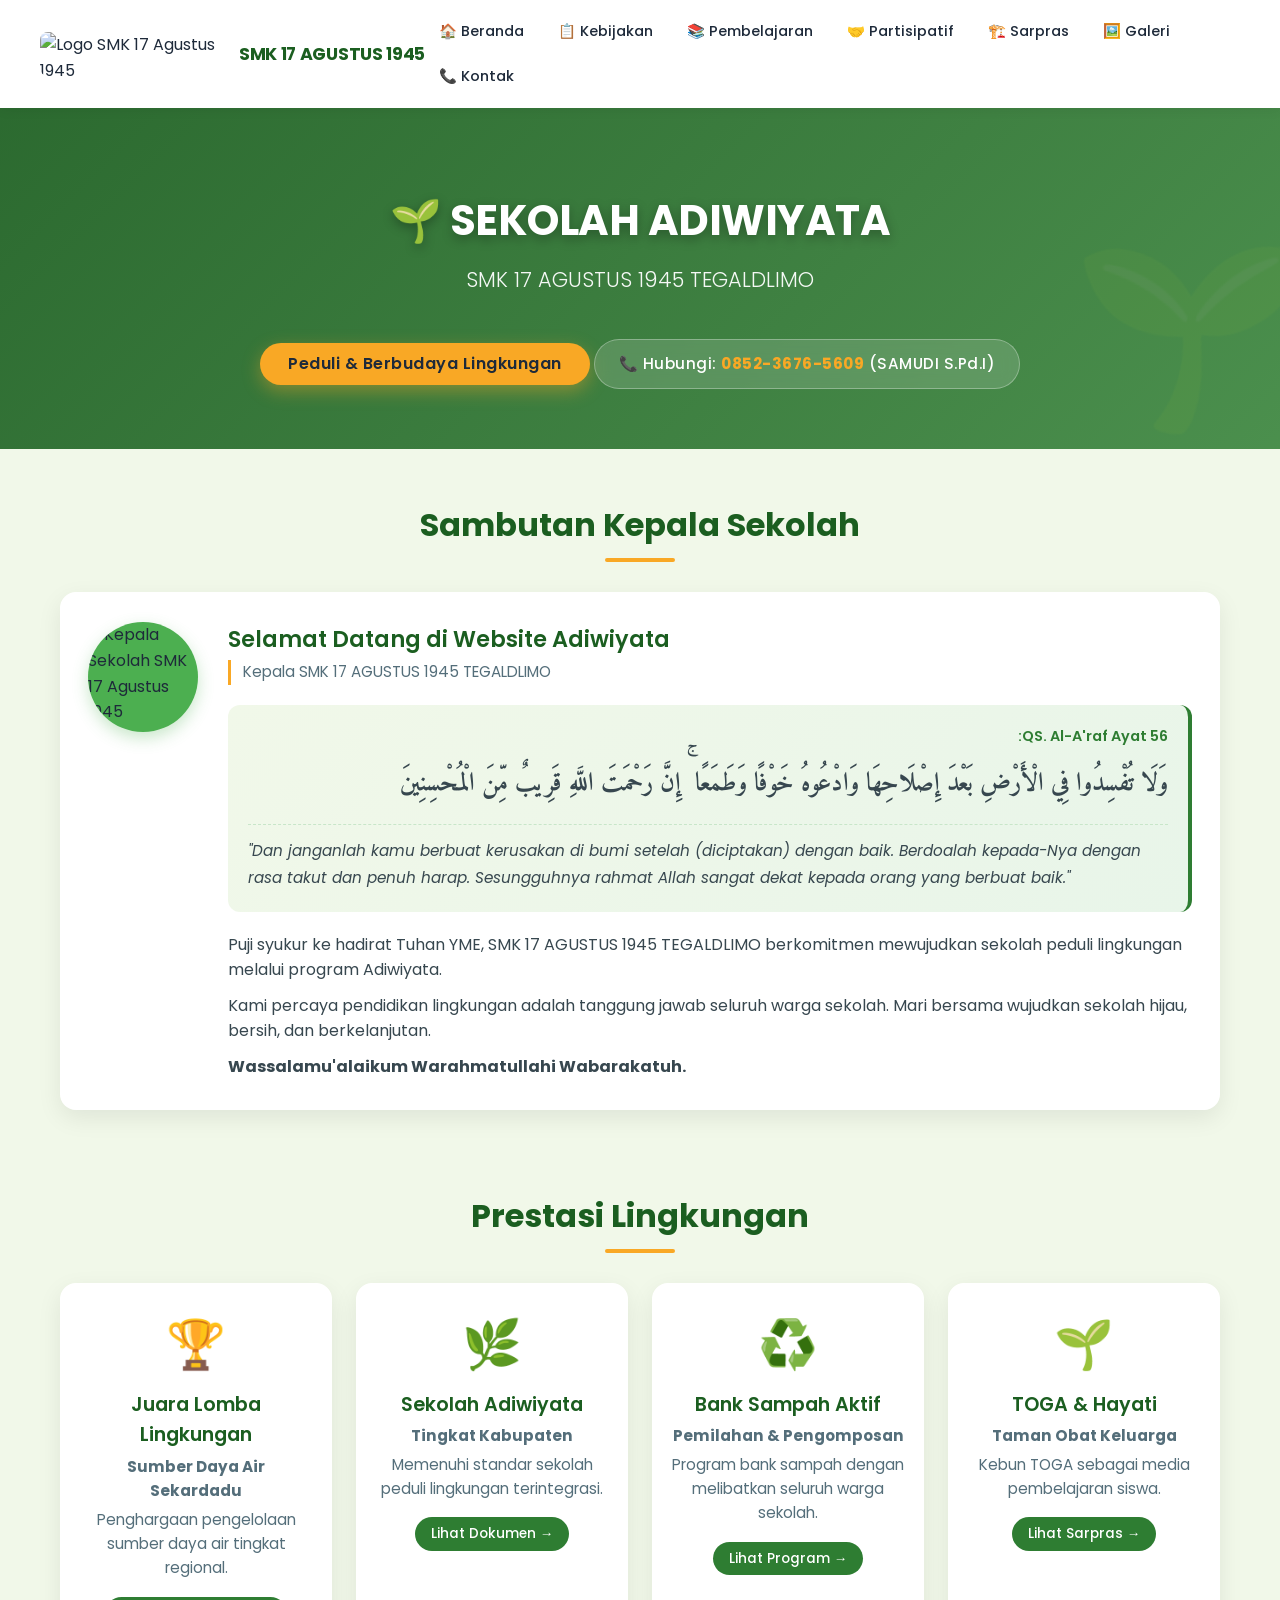
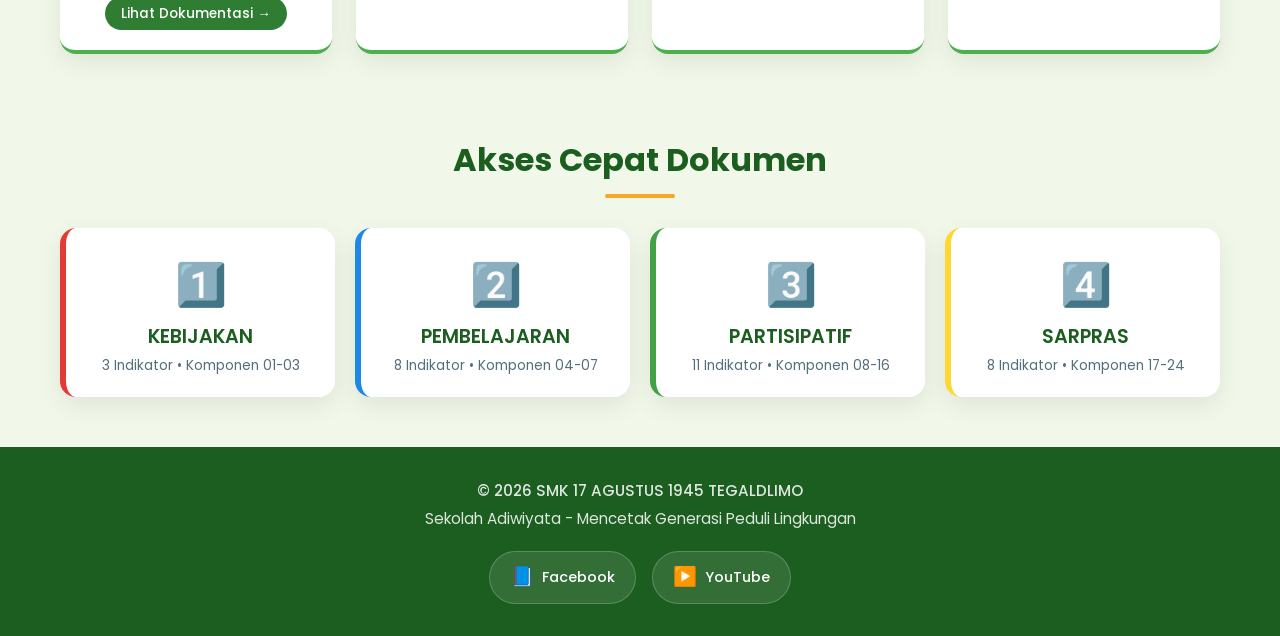
==== index.html @ 89decc26 "Update index.html" ====
<!DOCTYPE html>
<html lang="id">
<head>
    <meta charset="UTF-8" />
    <meta name="viewport" content="width=device-width, initial-scale=1.0, maximum-scale=1.0, user-scalable=yes" />
    <title>SMK 17 AGUSTUS 1945 TEGALDLIMO - Adiwiyata 2026</title>
    <!-- Google Fonts -->
    <link rel="preconnect" href="https://fonts.googleapis.com" />
    <link rel="preconnect" href="https://fonts.gstatic.com" crossorigin />
    <link href="https://fonts.googleapis.com/css2?family=Poppins:wght@300;400;600;700&family=Amiri:wght@400;700&display=swap" rel="stylesheet" />
    <style>
        /* ----- RESET & GLOBAL ----- */
        *, *::before, *::after {
            margin: 0;
            padding: 0;
            box-sizing: border-box;
        }

        :root {
            --primary: #2e7d32;
            --primary-light: #4caf50;
            --primary-dark: #1b5e20;
            --secondary: #f9a825;
            --bg-light: #f1f8e9;
            --bg-white: #ffffff;
            --text-dark: #1e2a3a;
            --text-muted: #546e7a;
            --shadow: 0 8px 24px rgba(0, 0, 0, 0.08);
            --radius: 16px;
            --transition: 0.3s ease-in-out;
        }

        html {
            scroll-behavior: smooth;
        }

        body {
            font-family: 'Poppins', sans-serif;
            background: var(--bg-light);
            color: var(--text-dark);
            line-height: 1.6;
        }

        a {
            text-decoration: none;
            color: inherit;
        }

        img {
            max-width: 100%;
            display: block;
        }

        /* ----- NAVBAR ----- */
        .navbar {
            background: var(--bg-white);
            box-shadow: 0 2px 12px rgba(0, 0, 0, 0.06);
            position: sticky;
            top: 0;
            z-index: 999;
            padding: 12px 20px;
        }

        .nav-container {
            max-width: 1200px;
            margin: 0 auto;
            display: flex;
            align-items: center;
            justify-content: space-between;
        }

        .nav-brand {
            display: flex;
            align-items: center;
            gap: 10px;
        }

        .nav-brand img {
            height: 44px;
            width: auto;
            border-radius: 8px;
        }

        .nav-brand span {
            font-weight: 700;
            font-size: 1.1rem;
            color: var(--primary-dark);
            letter-spacing: -0.3px;
            white-space: nowrap;
        }

        .menu-toggle {
            background: none;
            border: none;
            font-size: 1.8rem;
            cursor: pointer;
            color: var(--primary-dark);
            display: none;
            padding: 4px 8px;
            line-height: 1;
            transition: transform var(--transition);
        }

        .menu-toggle:hover {
            transform: scale(1.05);
        }

        .nav-menu {
            display: flex;
            gap: 6px;
            flex-wrap: wrap;
        }

        .nav-link {
            padding: 8px 14px;
            border-radius: 40px;
            font-size: 0.9rem;
            font-weight: 500;
            color: var(--text-dark);
            transition: background var(--transition), color var(--transition);
            display: flex;
            align-items: center;
            gap: 4px;
        }

        .nav-link:hover, .nav-link:focus {
            background: var(--primary-light);
            color: #fff;
        }

        /* ----- HERO ----- */
        .hero {
            background: linear-gradient(135deg, rgba(27, 94, 32, 0.92) 0%, rgba(46, 125, 50, 0.85) 100%), 
                        url('https://i.ibb.co.com/Gf3pFyQ8/KEPALA-SATUAN-PENDIDIKAN-DENGAN-BUPATI-BANYUWANGI.jpg');
            background-size: cover;
            background-position: center;
            background-repeat: no-repeat;
            padding: 80px 20px 60px;
            text-align: center;
            color: #fff;
            position: relative;
            overflow: hidden;
        }

        .hero::after {
            content: "🌱";
            position: absolute;
            font-size: 12rem;
            opacity: 0.08;
            right: -20px;
            bottom: -30px;
            transform: rotate(12deg);
            pointer-events: none;
        }

        .hero h1 {
            font-size: 2.6rem;
            font-weight: 700;
            letter-spacing: -0.5px;
            margin-bottom: 8px;
            text-shadow: 0 4px 12px rgba(0, 0, 0, 0.3);
            position: relative;
            z-index: 1;
        }

        .hero .subtitle {
            font-size: 1.3rem;
            font-weight: 300;
            opacity: 0.95;
            margin-bottom: 18px;
            position: relative;
            z-index: 1;
        }

        .badge-adiwiyata {
            display: inline-block;
            background: var(--secondary);
            color: #1e2a3a;
            padding: 8px 28px;
            border-radius: 40px;
            font-weight: 600;
            font-size: 1rem;
            box-shadow: 0 6px 18px rgba(249, 168, 37, 0.4);
            position: relative;
            z-index: 1;
            letter-spacing: 0.5px;
        }

        .hero-contact {
            margin-top: 25px;
            padding: 12px 24px;
            background: rgba(255, 255, 255, 0.15);
            backdrop-filter: blur(8px);
            -webkit-backdrop-filter: blur(8px);
            border-radius: 40px;
            display: inline-block;
            border: 1px solid rgba(255, 255, 255, 0.3);
            position: relative;
            z-index: 1;
        }

        .hero-contact p {
            font-size: 0.95rem;
            font-weight: 500;
            color: #fff;
            margin: 0;
            letter-spacing: 0.5px;
        }

        .hero-contact strong {
            color: var(--secondary);
            font-weight: 700;
        }

        /* ----- SECTION UMUM ----- */
        .section {
            max-width: 1200px;
            margin: 0 auto;
            padding: 50px 20px 30px;
        }

        .section-title {
            font-size: 2rem;
            font-weight: 700;
            color: var(--primary-dark);
            margin-bottom: 30px;
            text-align: center;
            position: relative;
        }

        .section-title::after {
            content: "";
            display: block;
            width: 70px;
            height: 4px;
            background: var(--secondary);
            margin: 8px auto 0;
            border-radius: 4px;
        }

        /* ----- SAMBUTAN ----- */
        .sambutan-card {
            background: var(--bg-white);
            border-radius: var(--radius);
            padding: 30px 28px;
            box-shadow: var(--shadow);
            display: flex;
            gap: 30px;
            align-items: flex-start;
            flex-wrap: wrap;
        }

        .kepsek-photo {
            flex-shrink: 0;
            width: 110px;
            height: 110px;
            border-radius: 50%;
            overflow: hidden;
            box-shadow: 0 6px 16px rgba(76, 175, 80, 0.3);
            background: var(--primary-light);
            display: flex;
            align-items: center;
            justify-content: center;
        }

        .kepsek-photo img {
            width: 100%;
            height: 100%;
            object-fit: cover;
            display: block;
        }

        .sambutan-content {
            flex: 1;
            min-width: 200px;
        }

        .sambutan-content h3 {
            font-size: 1.4rem;
            font-weight: 600;
            color: var(--primary-dark);
            margin-bottom: 2px;
        }

        .sambutan-content .jabatan {
            color: var(--text-muted);
            font-weight: 400;
            font-size: 0.95rem;
            margin-bottom: 14px;
            border-left: 3px solid var(--secondary);
            padding-left: 12px;
        }

        .sambutan-content p {
            margin-bottom: 10px;
            color: #37474f;
        }

        .sambutan-content p:last-child {
            margin-bottom: 0;
        }

        /* ----- AYAT QURAN STYLE ----- */
        .ayat-container {
            background: linear-gradient(135deg, #f1f8e9 0%, #e8f5e9 100%);
            border-right: 4px solid var(--primary);
            border-radius: 12px;
            padding: 20px;
            margin: 20px 0;
            text-align: right;
            direction: rtl;
        }

        .ayat-arabic {
            font-family: 'Amiri', serif;
            font-size: 1.6rem;
            line-height: 2.2;
            color: var(--primary-dark);
            margin-bottom: 12px;
            font-weight: 700;
        }

        .ayat-reference {
            font-size: 0.9rem;
            color: var(--primary);
            font-weight: 600;
            margin-bottom: 8px;
            display: block;
        }

        .ayat-translation {
            font-size: 0.95rem;
            color: var(--text-muted);
            line-height: 1.8;
            font-style: italic;
            border-top: 1px dashed #c8e6c9;
            padding-top: 12px;
            margin-top: 12px;
            text-align: left;
            direction: ltr;
        }

        /* ----- PRESTASI GRID ----- */
        .prestasi-grid {
            display: grid;
            grid-template-columns: repeat(auto-fit, minmax(250px, 1fr));
            gap: 24px;
            margin-top: 10px;
        }

        .prestasi-card {
            background: var(--bg-white);
            border-radius: var(--radius);
            padding: 24px 20px 20px;
            box-shadow: var(--shadow);
            text-align: center;
            transition: transform var(--transition), box-shadow var(--transition);
            border-bottom: 4px solid var(--primary-light);
        }

        .prestasi-card:hover {
            transform: translateY(-6px);
            box-shadow: 0 14px 32px rgba(0, 0, 0, 0.10);
        }

        .prestasi-icon {
            font-size: 3rem;
            margin-bottom: 6px;
        }

        .prestasi-card h4 {
            font-size: 1.2rem;
            font-weight: 600;
            color: var(--primary-dark);
            margin-bottom: 4px;
        }

        .prestasi-card p {
            color: var(--text-muted);
            font-size: 0.95rem;
            margin-bottom: 4px;
        }

        .btn-lihat {
            display: inline-block;
            margin-top: 12px;
            padding: 6px 16px;
            border-radius: 30px;
            background: var(--primary);
            color: #fff;
            font-weight: 500;
            font-size: 0.85rem;
            transition: background var(--transition);
        }

        .btn-lihat:hover {
            background: var(--primary-dark);
        }

        /* ----- QUICK ACCESS ----- */
        .quick-access-grid {
            display: grid;
            grid-template-columns: repeat(auto-fit, minmax(220px, 1fr));
            gap: 20px;
            margin-top: 10px;
        }

        .quick-card {
            background: var(--bg-white);
            padding: 24px 18px 20px;
            border-radius: var(--radius);
            box-shadow: var(--shadow);
            text-align: center;
            transition: transform var(--transition), box-shadow var(--transition);
            color: var(--text-dark);
            border-left: 6px solid var(--primary-light);
            display: flex;
            flex-direction: column;
            align-items: center;
        }

        .quick-card:hover {
            transform: translateY(-4px);
            box-shadow: 0 12px 28px rgba(0, 0, 0, 0.10);
        }

        .quick-icon {
            font-size: 2.6rem;
            margin-bottom: 4px;
        }

        .quick-card h3 {
            font-size: 1.2rem;
            font-weight: 600;
            color: var(--primary-dark);
            margin-bottom: 2px;
        }

        .quick-card p {
            font-size: 0.85rem;
            color: var(--text-muted);
            margin: 0;
        }

        .quick-card.kategori1 { border-left-color: #e53935; }
        .quick-card.kategori2 { border-left-color: #1e88e5; }
        .quick-card.kategori3 { border-left-color: #43a047; }
        .quick-card.kategori4 { border-left-color: #fdd835; }

        /* ----- FOOTER ----- */
        .footer {
            background: var(--primary-dark);
            color: rgba(255, 255, 255, 0.85);
            text-align: center;
            padding: 32px 20px;
            margin-top: 20px;
            font-size: 0.95rem;
        }

        .footer p:first-child {
            font-weight: 500;
            margin-bottom: 4px;
        }

        .footer p:last-child {
            opacity: 0.7;
            font-size: 0.85rem;
        }

        .footer-socials {
            margin-top: 20px;
            display: flex;
            justify-content: center;
            gap: 16px;
            flex-wrap: wrap;
        }

        .footer-socials a {
            color: #ffffff;
            text-decoration: none;
            font-size: 0.9rem;
            font-weight: 500;
            display: inline-flex;
            align-items: center;
            gap: 8px;
            padding: 10px 20px;
            border-radius: 30px;
            background: rgba(255, 255, 255, 0.1);
            border: 1px solid rgba(255, 255, 255, 0.2);
            transition: all var(--transition);
        }

        .footer-socials a:hover {
            background: rgba(255, 255, 255, 0.25);
            transform: translateY(-3px);
            box-shadow: 0 6px 16px rgba(0, 0, 0, 0.2);
        }

        .footer-socials a span {
            font-size: 1.2rem;
        }

        /* ----- RESPONSIVE ----- */
        @media screen and (max-width: 992px) {
            .nav-brand span { font-size: 1rem; }
            .hero h1 { font-size: 2.2rem; }
            .hero .subtitle { font-size: 1.1rem; }
        }

        @media screen and (max-width: 768px) {
            .menu-toggle { display: block; }

            .nav-menu {
                display: none;
                flex-direction: column;
                width: 100%;
                background: var(--bg-white);
                padding: 16px 12px 20px;
                border-radius: 0 0 var(--radius) var(--radius);
                box-shadow: 0 12px 24px rgba(0, 0, 0, 0.06);
                margin-top: 12px;
                gap: 4px;
            }

            .nav-menu.active { display: flex; }

            .nav-link {
                padding: 12px 16px;
                width: 100%;
                border-radius: 12px;
                font-size: 1rem;
                background: var(--bg-light);
                margin-bottom: 2px;
            }

            .nav-link:hover {
                background: var(--primary-light);
                color: #fff;
            }

            .hero {
                padding: 60px 16px 50px;
                background-position: center 20%;
            }
            .hero h1 { font-size: 1.8rem; }
            .hero .subtitle { font-size: 1rem; }
            .badge-adiwiyata { font-size: 0.9rem; padding: 6px 20px; }
            
            .hero-contact {
                padding: 10px 18px;
                margin-top: 20px;
            }
            .hero-contact p { font-size: 0.85rem; }

            .section { padding: 30px 16px 20px; }
            .section-title { font-size: 1.6rem; }

            .sambutan-card {
                flex-direction: column;
                align-items: center;
                text-align: center;
                padding: 24px 18px;
            }

            .kepsek-photo { width: 90px; height: 90px; }

            .sambutan-content .jabatan {
                border-left: none;
                padding-left: 0;
                text-align: center;
            }

            .ayat-arabic {
                font-size: 1.3rem;
                line-height: 2;
            }

            .prestasi-grid { grid-template-columns: 1fr 1fr; gap: 16px; }
            .quick-access-grid { grid-template-columns: 1fr 1fr; gap: 14px; }
            .quick-card { padding: 18px 12px; }
            .quick-card h3 { font-size: 1rem; }
        }

        @media screen and (max-width: 480px) {
            .nav-brand span { font-size: 0.85rem; }
            .nav-brand img { height: 36px; }

            .hero h1 { font-size: 1.5rem; }
            .hero .subtitle { font-size: 0.9rem; }
            .badge-adiwiyata { font-size: 0.8rem; padding: 4px 16px; }

            .section-title { font-size: 1.4rem; }

            .prestasi-grid { grid-template-columns: 1fr; }
            .quick-access-grid { grid-template-columns: 1fr; }

            .sambutan-content h3 { font-size: 1.2rem; }
            .kepsek-photo { width: 76px; height: 76px; }

            .ayat-arabic {
                font-size: 1.1rem;
                line-height: 1.9;
            }
            
            .footer-socials {
                flex-direction: column;
                align-items: center;
            }
            
            .footer-socials a {
                width: 100%;
                max-width: 250px;
                justify-content: center;
            }
        }

        /* ----- ANIMASI HALUS SAAT LOAD ----- */
        .prestasi-card, .quick-card, .sambutan-card {
            opacity: 0;
            animation: fadeUp 0.6s ease forwards;
        }

        .prestasi-card:nth-child(1) { animation-delay: 0.1s; }
        .prestasi-card:nth-child(2) { animation-delay: 0.2s; }
        .prestasi-card:nth-child(3) { animation-delay: 0.3s; }
        .prestasi-card:nth-child(4) { animation-delay: 0.4s; }

        .quick-card:nth-child(1) { animation-delay: 0.2s; }
        .quick-card:nth-child(2) { animation-delay: 0.3s; }
        .quick-card:nth-child(3) { animation-delay: 0.4s; }
        .quick-card:nth-child(4) { animation-delay: 0.5s; }

        @keyframes fadeUp {
            0% { opacity: 0; transform: translateY(20px); }
            100% { opacity: 1; transform: translateY(0); }
        }
    </style>
</head>
<body>

    <!-- NAVIGATION -->
    <nav class="navbar">
        <div class="nav-container">
            <div class="nav-brand">
                <img src="https://i.ibb.co.com/Z1TMbwbC/1111.png" alt="Logo SMK 17 Agustus 1945" />
                <span>SMK 17 AGUSTUS 1945</span>
            </div>
            <button class="menu-toggle" id="menuToggle" aria-label="Toggle menu">☰</button>
            <div class="nav-menu" id="navMenu">
                <a href="index.html" class="nav-link">🏠 Beranda</a>
                <a href="kategori1.html" class="nav-link">📋 Kebijakan</a>
                <a href="kategori2.html" class="nav-link">📚 Pembelajaran</a>
                <a href="kategori3.html" class="nav-link">🤝 Partisipatif</a>
                <a href="kategori4.html" class="nav-link">🏗️ Sarpras</a>
                <a href="galeri.html" class="nav-link">🖼️ Galeri</a>
                <a href="kontak.html" class="nav-link">📞 Kontak</a>
            </div>
        </div>
    </nav>

    <!-- HERO -->
    <section class="hero">
        <h1>🌱 SEKOLAH ADIWIYATA</h1>
        <p class="subtitle">SMK 17 AGUSTUS 1945 TEGALDLIMO</p>
        <div class="badge-adiwiyata">Peduli & Berbudaya Lingkungan</div>
        
        <div class="hero-contact">
            <p>📞 Hubungi: <strong>0852-3676-5609</strong> (SAMUDI S.Pd.I)</p>
        </div>
    </section>

    <!-- SAMBUTAN -->
    <section class="section">
        <h2 class="section-title">Sambutan Kepala Sekolah</h2>
        <div class="sambutan-card">
            <div class="kepsek-photo">
                <img src="https://i.ibb.co.com/Xfgh2zJ1/SUTIMIN-2.jpg" alt="Kepala Sekolah SMK 17 Agustus 1945" />
            </div>
            <div class="sambutan-content">
                <h3>Selamat Datang di Website Adiwiyata</h3>
                <p class="jabatan">Kepala SMK 17 AGUSTUS 1945 TEGALDLIMO</p>
                
                <div class="ayat-container">
                    <span class="ayat-reference">QS. Al-A'raf Ayat 56:</span>
                    <p class="ayat-arabic">وَلَا تُفْسِدُوا فِي الْأَرْضِ بَعْدَ إِصْلَاحِهَا وَادْعُوهُ خَوْفًا وَطَمَعًا ۚ إِنَّ رَحْمَتَ اللَّهِ قَرِيبٌ مِّنَ الْمُحْسِنِينَ</p>
                    <p class="ayat-translation">"Dan janganlah kamu berbuat kerusakan di bumi setelah (diciptakan) dengan baik. Berdoalah kepada-Nya dengan rasa takut dan penuh harap. Sesungguhnya rahmat Allah sangat dekat kepada orang yang berbuat baik."</p>
                </div>

                <p>Puji syukur ke hadirat Tuhan YME, SMK 17 AGUSTUS 1945 TEGALDLIMO berkomitmen mewujudkan sekolah peduli lingkungan melalui program Adiwiyata.</p>
                <p>Kami percaya pendidikan lingkungan adalah tanggung jawab seluruh warga sekolah. Mari bersama wujudkan sekolah hijau, bersih, dan berkelanjutan.</p>
                <p><strong>Wassalamu'alaikum Warahmatullahi Wabarakatuh.</strong></p>
            </div>
        </div>
    </section>

    <!-- PRESTASI -->
    <section class="section">
        <h2 class="section-title">Prestasi Lingkungan</h2>
        <div class="prestasi-grid">
            <div class="prestasi-card">
                <div class="prestasi-icon">🏆</div>
                <h4>Juara Lomba Lingkungan</h4>
                <p><strong>Sumber Daya Air Sekardadu</strong></p>
                <p>Penghargaan pengelolaan sumber daya air tingkat regional.</p>
                <a href="galeri.html" class="btn-lihat">Lihat Dokumentasi →</a>
            </div>
            <div class="prestasi-card">
                <div class="prestasi-icon">🌿</div>
                <h4>Sekolah Adiwiyata</h4>
                <p><strong>Tingkat Kabupaten</strong></p>
                <p>Memenuhi standar sekolah peduli lingkungan terintegrasi.</p>
                <a href="galeri.html" class="btn-lihat">Lihat Dokumen →</a>
            </div>
            <div class="prestasi-card">
                <div class="prestasi-icon">♻️</div>
                <h4>Bank Sampah Aktif</h4>
                <p><strong>Pemilahan & Pengomposan</strong></p>
                <p>Program bank sampah dengan melibatkan seluruh warga sekolah.</p>
                <a href="kategori3.html" class="btn-lihat">Lihat Program →</a>
            </div>
            <div class="prestasi-card">
                <div class="prestasi-icon">🌱</div>
                <h4>TOGA & Hayati</h4>
                <p><strong>Taman Obat Keluarga</strong></p>
                <p>Kebun TOGA sebagai media pembelajaran siswa.</p>
                <a href="kategori4.html" class="btn-lihat">Lihat Sarpras →</a>
            </div>
        </div>
    </section>

    <!-- QUICK ACCESS -->
    <section class="section">
        <h2 class="section-title">Akses Cepat Dokumen</h2>
        <div class="quick-access-grid">
            <a href="kategori1.html" class="quick-card kategori1">
                <div class="quick-icon">1️⃣</div>
                <h3>KEBIJAKAN</h3>
                <p>3 Indikator • Komponen 01-03</p>
            </a>
            <a href="kategori2.html" class="quick-card kategori2">
                <div class="quick-icon">2️⃣</div>
                <h3>PEMBELAJARAN</h3>
                <p>8 Indikator • Komponen 04-07</p>
            </a>
            <a href="kategori3.html" class="quick-card kategori3">
                <div class="quick-icon">3️⃣</div>
                <h3>PARTISIPATIF</h3>
                <p>11 Indikator • Komponen 08-16</p>
            </a>
            <a href="kategori4.html" class="quick-card kategori4">
                <div class="quick-icon">4️⃣</div>
                <h3>SARPRAS</h3>
                <p>8 Indikator • Komponen 17-24</p>
            </a>
        </div>
    </section>

    <!-- FOOTER -->
    <footer class="footer">
        <p>&copy; 2026 SMK 17 AGUSTUS 1945 TEGALDLIMO</p>
        <p>Sekolah Adiwiyata - Mencetak Generasi Peduli Lingkungan</p>
        
        <!-- Tambahan Link Media Sosial -->
        <div class="footer-socials">
            <a href="https://www.facebook.com/smk17tgaldlimo" target="_blank" rel="noopener noreferrer">
                <span>📘</span> Facebook
            </a>
            <a href="https://youtube.com/@smkagustustegaldlimo?si=pVT7_W-b0anpkVvM" target="_blank" rel="noopener noreferrer">
                <span>▶️</span> YouTube
            </a>
        </div>
    </footer>

    <!-- JAVASCRIPT -->
    <script>
        (function() {
            const menuToggle = document.getElementById('menuToggle');
            const navMenu = document.getElementById('navMenu');

            menuToggle.addEventListener('click', function(e) {
                e.stopPropagation();
                navMenu.classList.toggle('active');
                this.textContent = navMenu.classList.contains('active') ? '✕' : '☰';
            });

            document.addEventListener('click', function(e) {
                const navbar = document.querySelector('.navbar');
                if (!navbar.contains(e.target) && navMenu.classList.contains('active')) {
                    navMenu.classList.remove('active');
                    menuToggle.textContent = '☰';
                }
            });

            const navLinks = document.querySelectorAll('.nav-link');
            navLinks.forEach(function(link) {
                link.addEventListener('click', function() {
                    if (window.innerWidth <= 768) {
                        navMenu.classList.remove('active');
                        menuToggle.textContent = '☰';
                    }
                });
            });

            window.addEventListener('resize', function() {
                if (window.innerWidth > 768) {
                    navMenu.classList.remove('active');
                    menuToggle.textContent = '☰';
                }
            });
        })();
    </script>

</body>
</html>
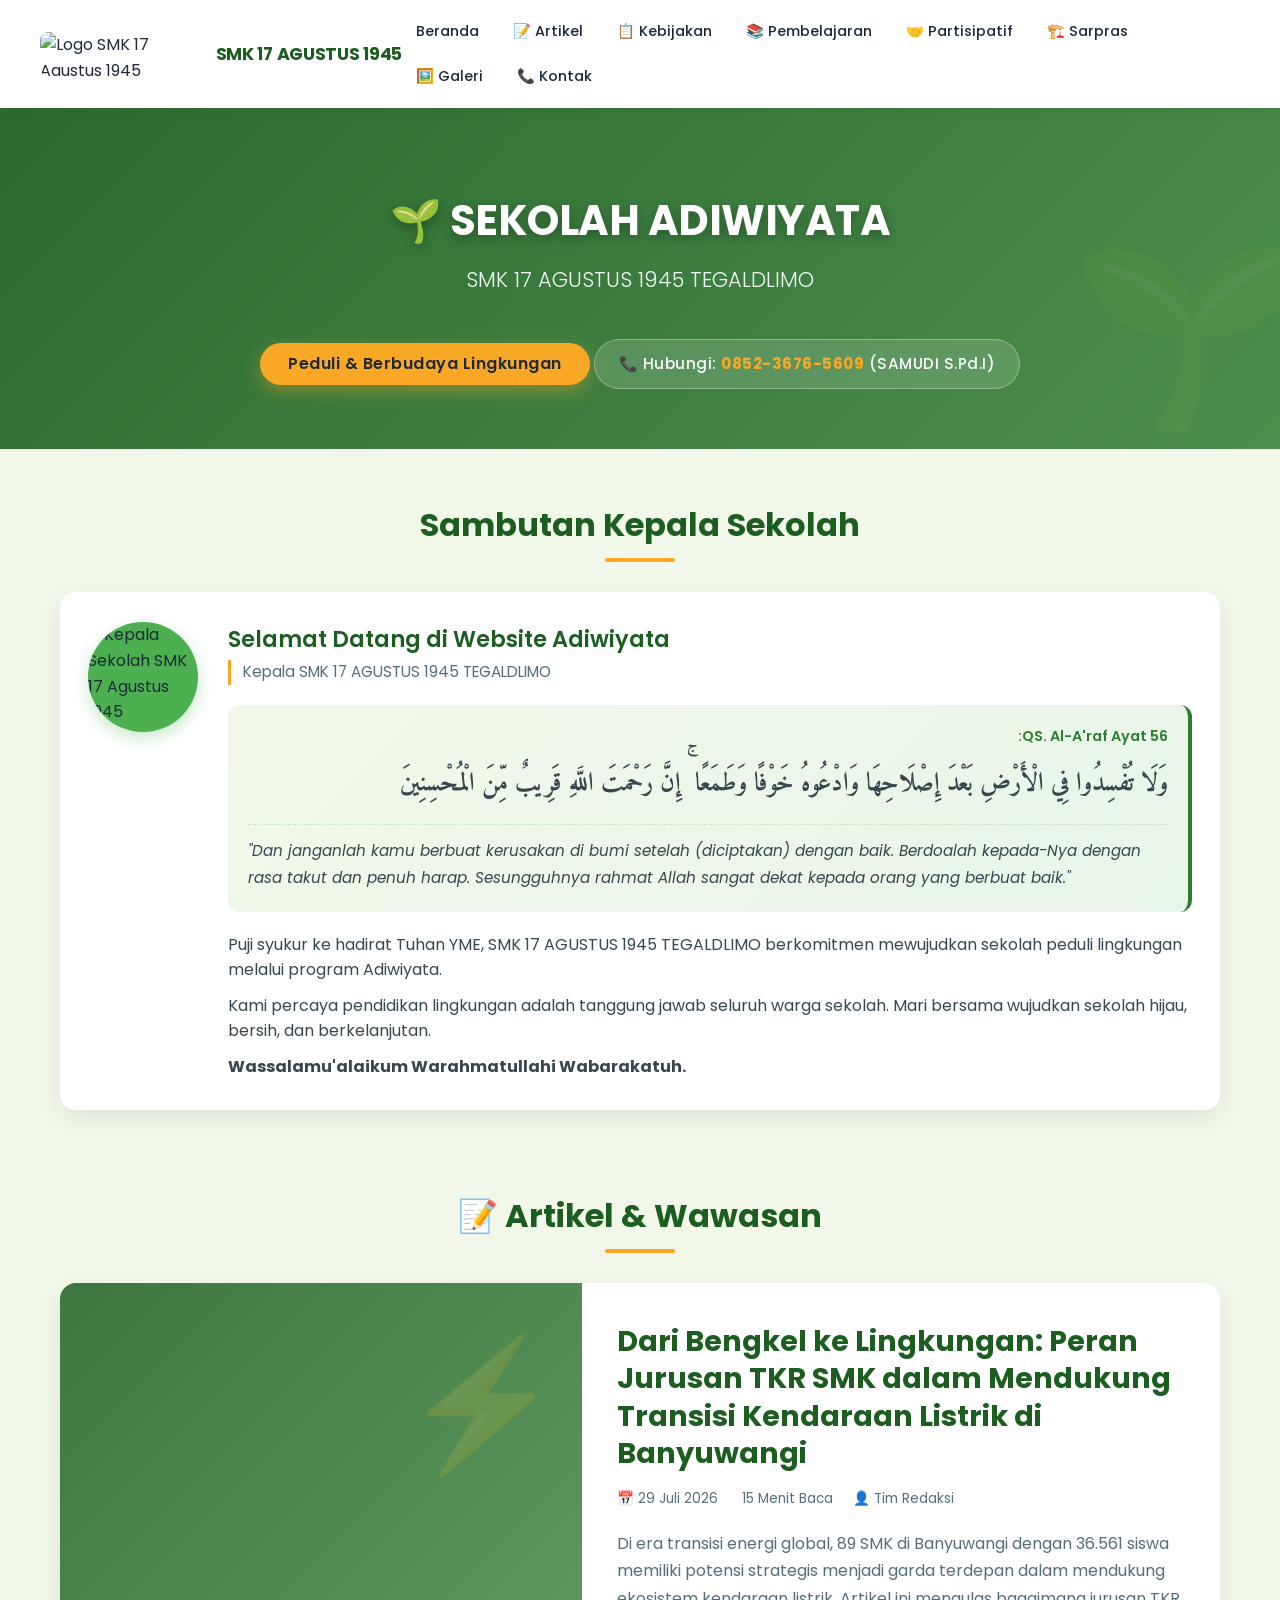
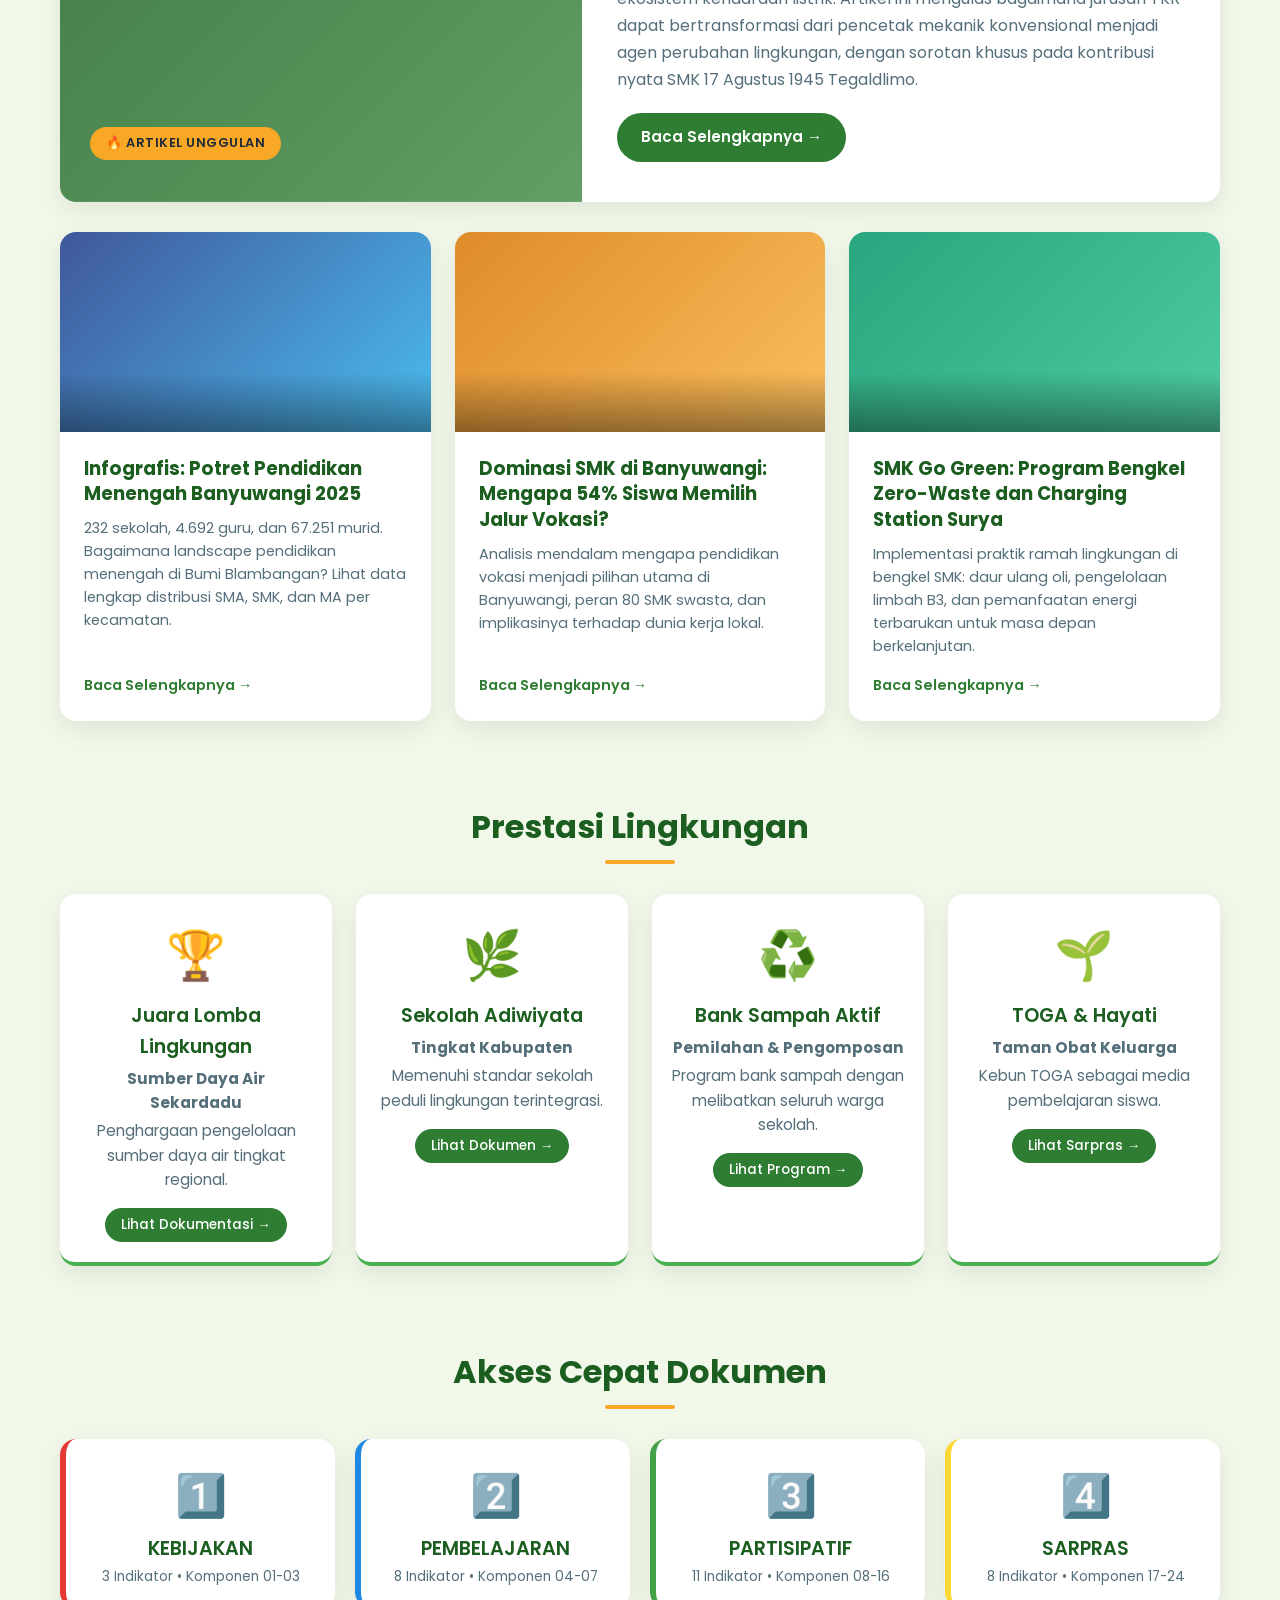
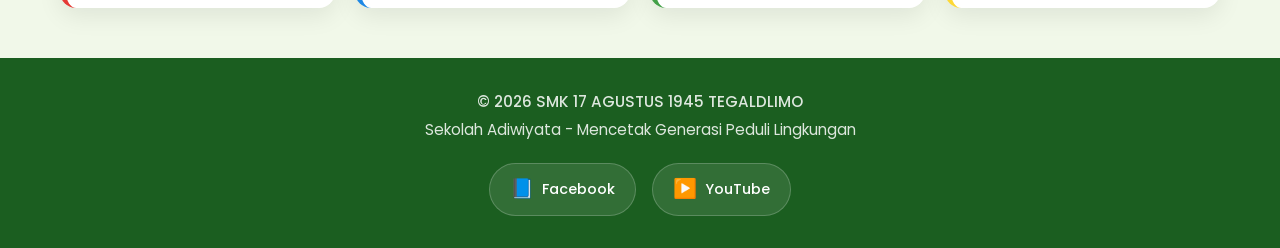
==== commit 885309c1: "Update index.html" ====
--- a/index.html
+++ b/index.html
@@ -447,6 +447,210 @@
         .quick-card.kategori3 { border-left-color: #43a047; }
         .quick-card.kategori4 { border-left-color: #fdd835; }
 
+        /* ----- ARTIKEL SECTION ----- */
+        .artikel-featured {
+            background: var(--bg-white);
+            border-radius: var(--radius);
+            box-shadow: var(--shadow);
+            overflow: hidden;
+            margin-bottom: 30px;
+            transition: transform var(--transition), box-shadow var(--transition);
+        }
+
+        .artikel-featured:hover {
+            transform: translateY(-6px);
+            box-shadow: 0 14px 32px rgba(0, 0, 0, 0.12);
+        }
+
+        .artikel-featured-content {
+            display: flex;
+            gap: 0;
+            flex-wrap: wrap;
+        }
+
+        .artikel-featured-image {
+            flex: 0 0 45%;
+            min-height: 350px;
+            background: linear-gradient(135deg, rgba(27, 94, 32, 0.85) 0%, rgba(46, 125, 50, 0.75) 100%),
+                        url('https://images.unsplash.com/photo-1593941707882-a5bba14938c7?auto=format&fit=crop&w=800&q=80');
+            background-size: cover;
+            background-position: center;
+            position: relative;
+            display: flex;
+            align-items: flex-end;
+            padding: 30px;
+        }
+
+        .artikel-featured-image::before {
+            content: "⚡";
+            position: absolute;
+            font-size: 8rem;
+            opacity: 0.15;
+            top: 20px;
+            right: 20px;
+        }
+
+        .artikel-badge {
+            display: inline-block;
+            background: var(--secondary);
+            color: #1e2a3a;
+            padding: 6px 16px;
+            border-radius: 20px;
+            font-size: 0.8rem;
+            font-weight: 600;
+            margin-bottom: 12px;
+            letter-spacing: 0.5px;
+        }
+
+        .artikel-featured-text {
+            flex: 1;
+            padding: 40px 35px;
+            display: flex;
+            flex-direction: column;
+            justify-content: center;
+        }
+
+        .artikel-featured-text h3 {
+            font-size: 1.8rem;
+            font-weight: 700;
+            color: var(--primary-dark);
+            margin-bottom: 16px;
+            line-height: 1.3;
+        }
+
+        .artikel-featured-text p {
+            color: var(--text-muted);
+            margin-bottom: 20px;
+            line-height: 1.7;
+        }
+
+        .artikel-meta {
+            display: flex;
+            gap: 20px;
+            flex-wrap: wrap;
+            margin-bottom: 20px;
+            font-size: 0.85rem;
+            color: var(--text-muted);
+        }
+
+        .artikel-meta span {
+            display: flex;
+            align-items: center;
+            gap: 6px;
+        }
+
+        .btn-baca {
+            display: inline-flex;
+            align-items: center;
+            gap: 8px;
+            padding: 12px 24px;
+            background: var(--primary);
+            color: #fff;
+            border-radius: 30px;
+            font-weight: 600;
+            font-size: 0.95rem;
+            transition: all var(--transition);
+            align-self: flex-start;
+        }
+
+        .btn-baca:hover {
+            background: var(--primary-dark);
+            transform: translateX(4px);
+            box-shadow: 0 6px 16px rgba(46, 125, 50, 0.3);
+        }
+
+        /* Artikel Grid */
+        .artikel-grid {
+            display: grid;
+            grid-template-columns: repeat(auto-fit, minmax(300px, 1fr));
+            gap: 24px;
+            margin-top: 10px;
+        }
+
+        .artikel-card {
+            background: var(--bg-white);
+            border-radius: var(--radius);
+            box-shadow: var(--shadow);
+            overflow: hidden;
+            transition: transform var(--transition), box-shadow var(--transition);
+            display: flex;
+            flex-direction: column;
+        }
+
+        .artikel-card:hover {
+            transform: translateY(-6px);
+            box-shadow: 0 14px 32px rgba(0, 0, 0, 0.12);
+        }
+
+        .artikel-card-image {
+            height: 200px;
+            background-size: cover;
+            background-position: center;
+            position: relative;
+        }
+
+        .artikel-card-image::after {
+            content: "";
+            position: absolute;
+            bottom: 0;
+            left: 0;
+            right: 0;
+            height: 60px;
+            background: linear-gradient(to top, rgba(0,0,0,0.4), transparent);
+        }
+
+        .artikel-card-image.img1 {
+            background: linear-gradient(135deg, rgba(30, 58, 138, 0.85), rgba(14, 165, 233, 0.75)),
+                        url('https://images.unsplash.com/photo-1558618666-fcd25c85cd64?auto=format&fit=crop&w=600&q=80');
+        }
+
+        .artikel-card-image.img2 {
+            background: linear-gradient(135deg, rgba(217, 119, 6, 0.85), rgba(249, 168, 37, 0.75)),
+                        url('https://images.unsplash.com/photo-1509062522246-3755977927d7?auto=format&fit=crop&w=600&q=80');
+        }
+
+        .artikel-card-image.img3 {
+            background: linear-gradient(135deg, rgba(5, 150, 105, 0.85), rgba(16, 185, 129, 0.75)),
+                        url('https://images.unsplash.com/photo-1532094349884-543bc11b234d?auto=format&fit=crop&w=600&q=80');
+        }
+
+        .artikel-card-content {
+            padding: 24px;
+            flex: 1;
+            display: flex;
+            flex-direction: column;
+        }
+
+        .artikel-card-content h4 {
+            font-size: 1.15rem;
+            font-weight: 700;
+            color: var(--primary-dark);
+            margin-bottom: 10px;
+            line-height: 1.4;
+        }
+
+        .artikel-card-content p {
+            color: var(--text-muted);
+            font-size: 0.9rem;
+            margin-bottom: 16px;
+            flex: 1;
+        }
+
+        .artikel-card-link {
+            color: var(--primary);
+            font-weight: 600;
+            font-size: 0.9rem;
+            display: inline-flex;
+            align-items: center;
+            gap: 6px;
+            transition: gap var(--transition);
+        }
+
+        .artikel-card-link:hover {
+            gap: 10px;
+            color: var(--primary-dark);
+        }
+
         /* ----- FOOTER ----- */
         .footer {
             background: var(--primary-dark);
@@ -505,6 +709,8 @@
             .nav-brand span { font-size: 1rem; }
             .hero h1 { font-size: 2.2rem; }
             .hero .subtitle { font-size: 1.1rem; }
+            .artikel-featured-image { flex: 0 0 40%; }
+            .artikel-featured-text h3 { font-size: 1.5rem; }
         }
 
         @media screen and (max-width: 768px) {
@@ -579,6 +785,27 @@
             .quick-access-grid { grid-template-columns: 1fr 1fr; gap: 14px; }
             .quick-card { padding: 18px 12px; }
             .quick-card h3 { font-size: 1rem; }
+
+            .artikel-featured-content {
+                flex-direction: column;
+            }
+
+            .artikel-featured-image {
+                flex: none;
+                min-height: 220px;
+            }
+
+            .artikel-featured-text {
+                padding: 24px 20px;
+            }
+
+            .artikel-featured-text h3 {
+                font-size: 1.3rem;
+            }
+
+            .artikel-grid {
+                grid-template-columns: 1fr;
+            }
         }
 
         @media screen and (max-width: 480px) {
@@ -615,7 +842,7 @@
         }
 
         /* ----- ANIMASI HALUS SAAT LOAD ----- */
-        .prestasi-card, .quick-card, .sambutan-card {
+        .prestasi-card, .quick-card, .sambutan-card, .artikel-featured, .artikel-card {
             opacity: 0;
             animation: fadeUp 0.6s ease forwards;
         }
@@ -629,6 +856,11 @@
         .quick-card:nth-child(2) { animation-delay: 0.3s; }
         .quick-card:nth-child(3) { animation-delay: 0.4s; }
         .quick-card:nth-child(4) { animation-delay: 0.5s; }
+
+        .artikel-featured { animation-delay: 0.3s; }
+        .artikel-card:nth-child(1) { animation-delay: 0.4s; }
+        .artikel-card:nth-child(2) { animation-delay: 0.5s; }
+        .artikel-card:nth-child(3) { animation-delay: 0.6s; }
 
         @keyframes fadeUp {
             0% { opacity: 0; transform: translateY(20px); }
@@ -647,7 +879,8 @@
             </div>
             <button class="menu-toggle" id="menuToggle" aria-label="Toggle menu">☰</button>
             <div class="nav-menu" id="navMenu">
-                <a href="index.html" class="nav-link">🏠 Beranda</a>
+                <a href="index.html" class="nav-link"> Beranda</a>
+                <a href="dari-bengkel-ke-lingkungan-tkr-smk-banyuwangi-2025.html" class="nav-link">📝 Artikel</a>
                 <a href="kategori1.html" class="nav-link">📋 Kebijakan</a>
                 <a href="kategori2.html" class="nav-link">📚 Pembelajaran</a>
                 <a href="kategori3.html" class="nav-link">🤝 Partisipatif</a>
@@ -689,6 +922,62 @@
                 <p>Puji syukur ke hadirat Tuhan YME, SMK 17 AGUSTUS 1945 TEGALDLIMO berkomitmen mewujudkan sekolah peduli lingkungan melalui program Adiwiyata.</p>
                 <p>Kami percaya pendidikan lingkungan adalah tanggung jawab seluruh warga sekolah. Mari bersama wujudkan sekolah hijau, bersih, dan berkelanjutan.</p>
                 <p><strong>Wassalamu'alaikum Warahmatullahi Wabarakatuh.</strong></p>
+            </div>
+        </div>
+    </section>
+
+    <!-- ARTIKEL SECTION -->
+    <section class="section">
+        <h2 class="section-title">📝 Artikel & Wawasan</h2>
+        
+        <!-- Artikel Featured -->
+        <div class="artikel-featured">
+            <div class="artikel-featured-content">
+                <div class="artikel-featured-image">
+                    <span class="artikel-badge">🔥 ARTIKEL UNGGULAN</span>
+                </div>
+                <div class="artikel-featured-text">
+                    <h3>Dari Bengkel ke Lingkungan: Peran Jurusan TKR SMK dalam Mendukung Transisi Kendaraan Listrik di Banyuwangi</h3>
+                    <div class="artikel-meta">
+                        <span>📅 29 Juli 2026</span>
+                        <span>️ 15 Menit Baca</span>
+                        <span>👤 Tim Redaksi</span>
+                    </div>
+                    <p>Di era transisi energi global, 89 SMK di Banyuwangi dengan 36.561 siswa memiliki potensi strategis menjadi garda terdepan dalam mendukung ekosistem kendaraan listrik. Artikel ini mengulas bagaimana jurusan TKR dapat bertransformasi dari pencetak mekanik konvensional menjadi agen perubahan lingkungan, dengan sorotan khusus pada kontribusi nyata SMK 17 Agustus 1945 Tegaldlimo.</p>
+                    <a href="dari-bengkel-ke-lingkungan-tkr-smk-banyuwangi-2025.html" class="btn-baca">
+                        Baca Selengkapnya →
+                    </a>
+                </div>
+            </div>
+        </div>
+
+        <!-- Artikel Lainnya -->
+        <div class="artikel-grid">
+            <div class="artikel-card">
+                <div class="artikel-card-image img1"></div>
+                <div class="artikel-card-content">
+                    <h4>Infografis: Potret Pendidikan Menengah Banyuwangi 2025</h4>
+                    <p>232 sekolah, 4.692 guru, dan 67.251 murid. Bagaimana landscape pendidikan menengah di Bumi Blambangan? Lihat data lengkap distribusi SMA, SMK, dan MA per kecamatan.</p>
+                    <a href="#" class="artikel-card-link">Baca Selengkapnya →</a>
+                </div>
+            </div>
+
+            <div class="artikel-card">
+                <div class="artikel-card-image img2"></div>
+                <div class="artikel-card-content">
+                    <h4>Dominasi SMK di Banyuwangi: Mengapa 54% Siswa Memilih Jalur Vokasi?</h4>
+                    <p>Analisis mendalam mengapa pendidikan vokasi menjadi pilihan utama di Banyuwangi, peran 80 SMK swasta, dan implikasinya terhadap dunia kerja lokal.</p>
+                    <a href="#" class="artikel-card-link">Baca Selengkapnya →</a>
+                </div>
+            </div>
+
+            <div class="artikel-card">
+                <div class="artikel-card-image img3"></div>
+                <div class="artikel-card-content">
+                    <h4>SMK Go Green: Program Bengkel Zero-Waste dan Charging Station Surya</h4>
+                    <p>Implementasi praktik ramah lingkungan di bengkel SMK: daur ulang oli, pengelolaan limbah B3, dan pemanfaatan energi terbarukan untuk masa depan berkelanjutan.</p>
+                    <a href="#" class="artikel-card-link">Baca Selengkapnya →</a>
+                </div>
             </div>
         </div>
     </section>
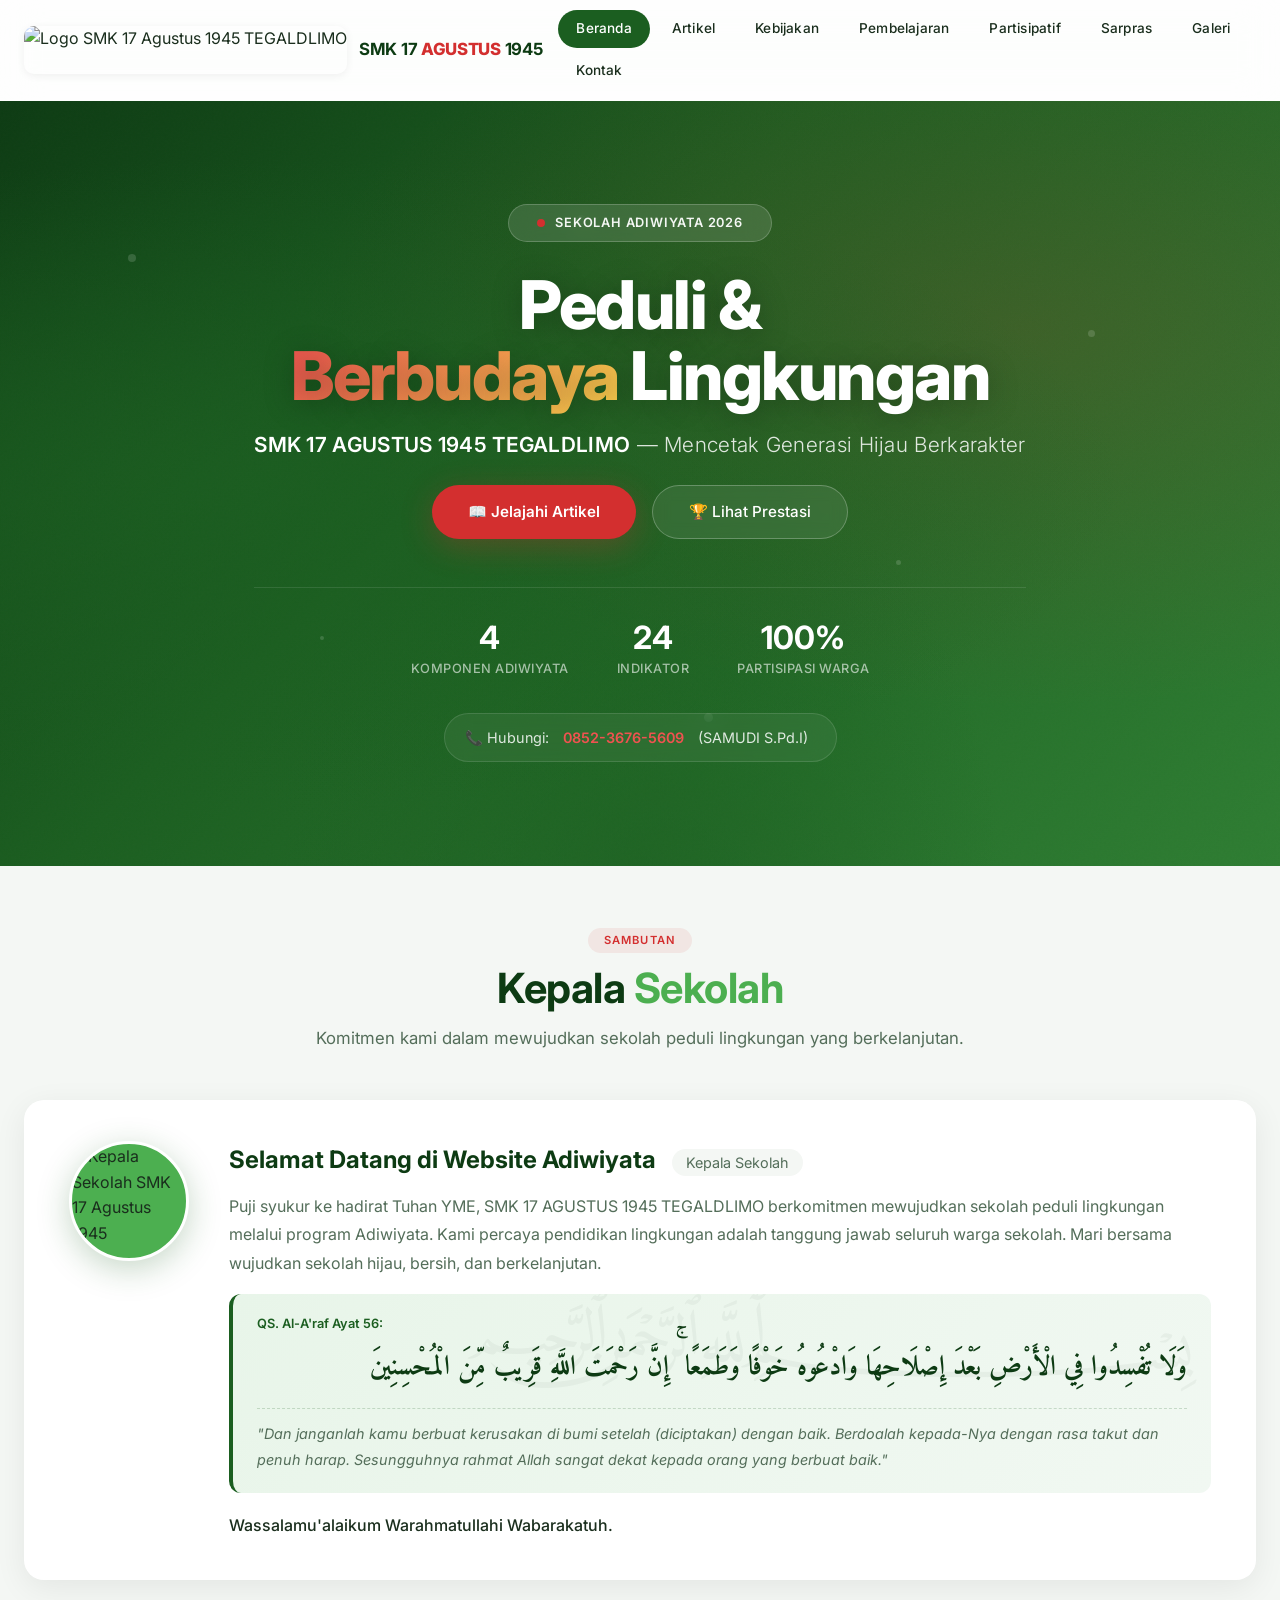
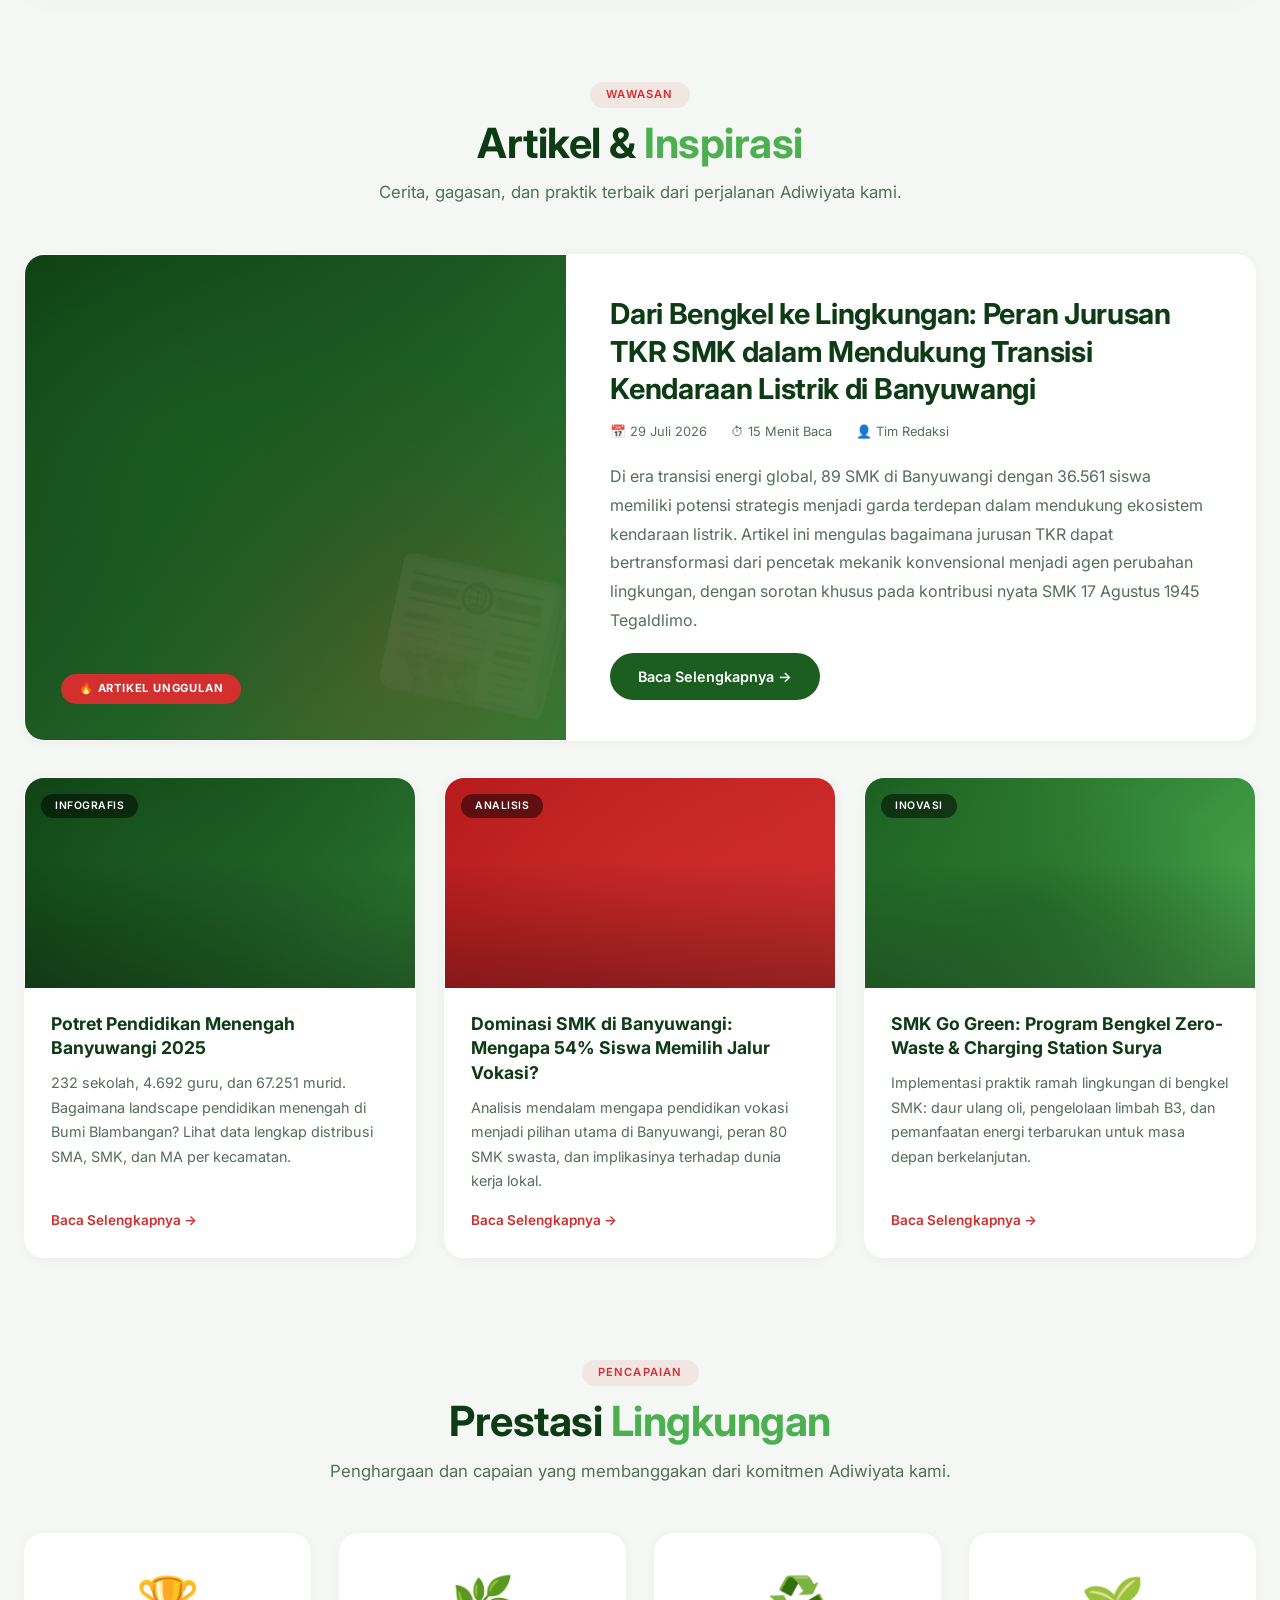
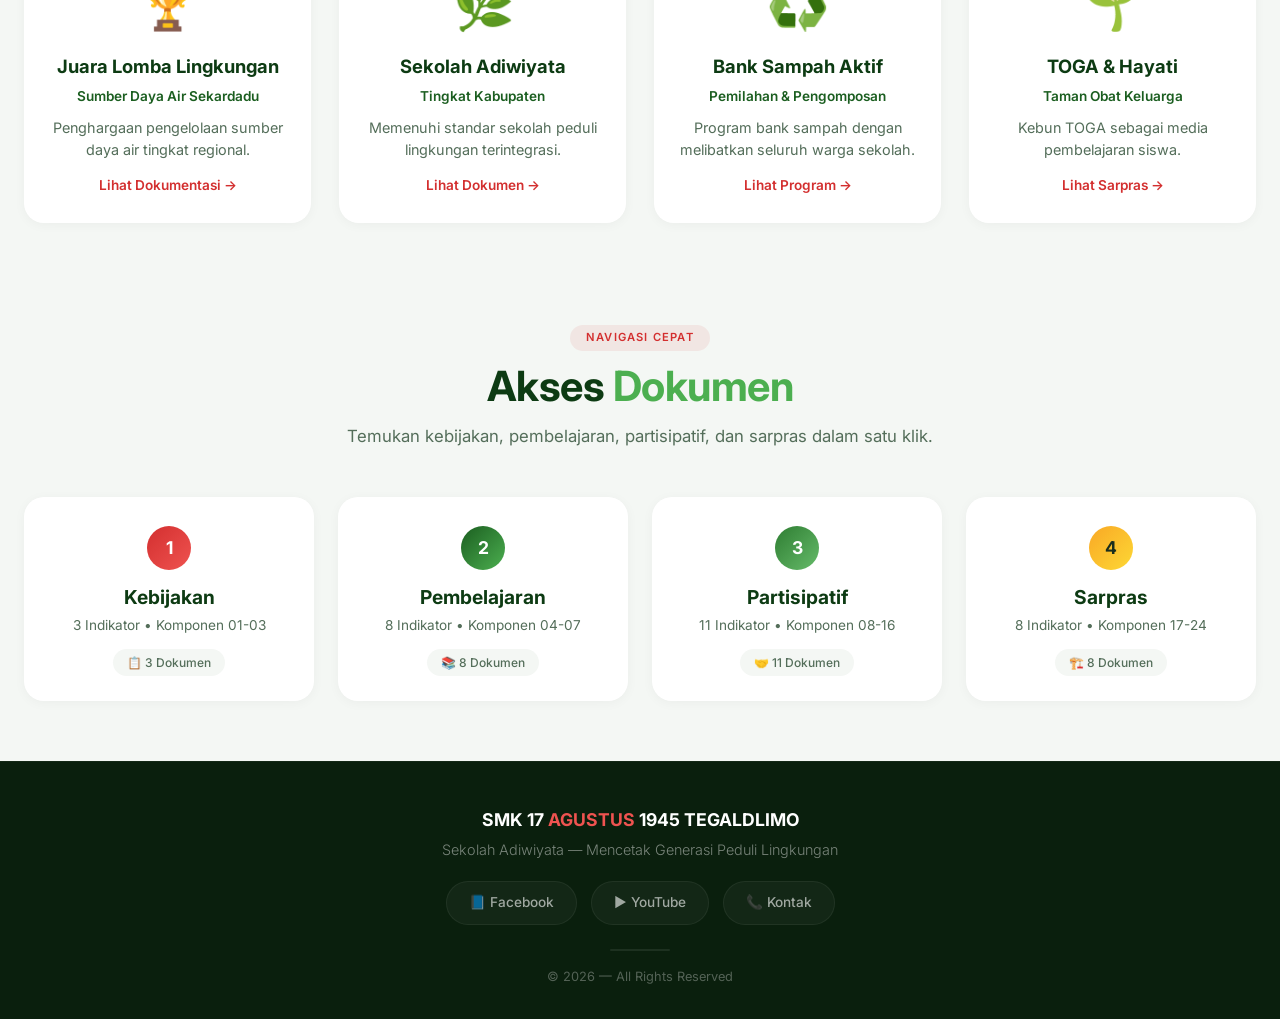
==== commit 74dc1da1: "Update index.html" ====
--- a/index.html
+++ b/index.html
@@ -4,30 +4,50 @@
     <meta charset="UTF-8" />
     <meta name="viewport" content="width=device-width, initial-scale=1.0, maximum-scale=1.0, user-scalable=yes" />
     <title>SMK 17 AGUSTUS 1945 TEGALDLIMO - Adiwiyata 2026</title>
-    <!-- Google Fonts -->
+    <!-- Google Fonts Premium -->
     <link rel="preconnect" href="https://fonts.googleapis.com" />
     <link rel="preconnect" href="https://fonts.gstatic.com" crossorigin />
-    <link href="https://fonts.googleapis.com/css2?family=Poppins:wght@300;400;600;700&family=Amiri:wght@400;700&display=swap" rel="stylesheet" />
+    <link href="https://fonts.googleapis.com/css2?family=Inter:opsz,wght@14..32,300;14..32,400;14..32,500;14..32,600;14..32,700;14..32,800&family=Amiri:wght@400;700&display=swap" rel="stylesheet" />
     <style>
         /* ----- RESET & GLOBAL ----- */
-        *, *::before, *::after {
+        *,
+        *::before,
+        *::after {
             margin: 0;
             padding: 0;
             box-sizing: border-box;
         }
 
         :root {
-            --primary: #2e7d32;
+            /* ----- PALET WARNA KUSTOM: SMK 17 AGUSTUS 1945 TEGALDLIMO ----- */
+            /* Hijau Adiwiyata (Lingkungan & Pertumbuhan) */
+            --primary: #1b5e20;
             --primary-light: #4caf50;
-            --primary-dark: #1b5e20;
-            --secondary: #f9a825;
-            --bg-light: #f1f8e9;
-            --bg-white: #ffffff;
-            --text-dark: #1e2a3a;
-            --text-muted: #546e7a;
-            --shadow: 0 8px 24px rgba(0, 0, 0, 0.08);
-            --radius: 16px;
-            --transition: 0.3s ease-in-out;
+            --primary-dark: #0d3b13;
+            --primary-glow: rgba(27, 94, 32, 0.25);
+            
+            /* Merah 17 Agustus (Identitas Yayasan & Semangat) */
+            --secondary: #d32f2f;
+            --secondary-light: #ef5350;
+            --secondary-glow: rgba(211, 47, 47, 0.30);
+            
+            /* Netral & Latar */
+            --bg-dark: #0a1f0d;
+            --bg-card: #ffffff;
+            --bg-soft: #f4f7f4;
+            --text-dark: #1a2e1d;
+            --text-muted: #546e5a;
+            --text-light: #f1f8f2;
+            
+            /* Efek & Layout */
+            --shadow-sm: 0 2px 12px rgba(0, 0, 0, 0.04);
+            --shadow-md: 0 8px 32px rgba(0, 0, 0, 0.07);
+            --shadow-lg: 0 20px 60px rgba(0, 0, 0, 0.10);
+            --shadow-glow: 0 8px 40px rgba(27, 94, 32, 0.15);
+            --radius-sm: 12px;
+            --radius-md: 20px;
+            --radius-lg: 32px;
+            --transition: 0.4s cubic-bezier(0.25, 0.46, 0.45, 0.94);
         }
 
         html {
@@ -35,10 +55,11 @@
         }
 
         body {
-            font-family: 'Poppins', sans-serif;
-            background: var(--bg-light);
+            font-family: 'Inter', -apple-system, BlinkMacSystemFont, sans-serif;
+            background: var(--bg-soft);
             color: var(--text-dark);
             line-height: 1.6;
+            -webkit-font-smoothing: antialiased;
         }
 
         a {
@@ -51,212 +72,450 @@
             display: block;
         }
 
-        /* ----- NAVBAR ----- */
+        /* ----- SCROLLBAR ----- */
+        ::-webkit-scrollbar {
+            width: 8px;
+        }
+        ::-webkit-scrollbar-track {
+            background: var(--bg-soft);
+        }
+        ::-webkit-scrollbar-thumb {
+            background: var(--primary-light);
+            border-radius: 10px;
+        }
+        ::-webkit-scrollbar-thumb:hover {
+            background: var(--primary);
+        }
+
+        /* ----- NAVBAR PREMIUM ----- */
         .navbar {
-            background: var(--bg-white);
-            box-shadow: 0 2px 12px rgba(0, 0, 0, 0.06);
+            background: rgba(255, 255, 255, 0.85);
+            backdrop-filter: blur(20px) saturate(180%);
+            -webkit-backdrop-filter: blur(20px) saturate(180%);
+            border-bottom: 1px solid rgba(255, 255, 255, 0.4);
             position: sticky;
             top: 0;
             z-index: 999;
-            padding: 12px 20px;
+            padding: 10px 24px;
+            transition: all var(--transition);
+        }
+
+        .navbar.scrolled {
+            background: rgba(255, 255, 255, 0.96);
+            box-shadow: 0 4px 30px rgba(0, 0, 0, 0.06);
         }
 
         .nav-container {
-            max-width: 1200px;
+            max-width: 1280px;
             margin: 0 auto;
             display: flex;
             align-items: center;
             justify-content: space-between;
+            gap: 16px;
         }
 
         .nav-brand {
             display: flex;
             align-items: center;
-            gap: 10px;
+            gap: 12px;
+            flex-shrink: 0;
         }
 
         .nav-brand img {
-            height: 44px;
+            height: 48px;
             width: auto;
-            border-radius: 8px;
+            border-radius: 10px;
+            box-shadow: 0 2px 8px rgba(0, 0, 0, 0.06);
         }
 
         .nav-brand span {
             font-weight: 700;
-            font-size: 1.1rem;
+            font-size: 1.05rem;
             color: var(--primary-dark);
             letter-spacing: -0.3px;
             white-space: nowrap;
         }
 
+        .nav-brand span .highlight {
+            color: var(--secondary); /* Diubah menjadi Merah 17 Agustus */
+            font-weight: 800;
+        }
+
         .menu-toggle {
             background: none;
             border: none;
-            font-size: 1.8rem;
+            font-size: 1.6rem;
             cursor: pointer;
             color: var(--primary-dark);
             display: none;
             padding: 4px 8px;
             line-height: 1;
             transition: transform var(--transition);
+            border-radius: 8px;
         }
 
         .menu-toggle:hover {
-            transform: scale(1.05);
+            background: rgba(0, 0, 0, 0.04);
         }
 
         .nav-menu {
             display: flex;
-            gap: 6px;
+            gap: 4px;
             flex-wrap: wrap;
+            align-items: center;
         }
 
         .nav-link {
-            padding: 8px 14px;
+            padding: 8px 18px;
             border-radius: 40px;
-            font-size: 0.9rem;
+            font-size: 0.85rem;
             font-weight: 500;
             color: var(--text-dark);
-            transition: background var(--transition), color var(--transition);
+            transition: all var(--transition);
             display: flex;
             align-items: center;
-            gap: 4px;
-        }
-
-        .nav-link:hover, .nav-link:focus {
-            background: var(--primary-light);
+            gap: 6px;
+            letter-spacing: 0.2px;
+            position: relative;
+        }
+
+        .nav-link::after {
+            content: '';
+            position: absolute;
+            bottom: 4px;
+            left: 50%;
+            transform: translateX(-50%);
+            width: 0;
+            height: 2.5px;
+            background: var(--secondary); /* Aksen merah */
+            border-radius: 4px;
+            transition: width var(--transition);
+        }
+
+        .nav-link:hover::after,
+        .nav-link:focus::after {
+            width: 60%;
+        }
+
+        .nav-link:hover,
+        .nav-link:focus {
+            background: rgba(211, 47, 47, 0.06);
+            color: var(--secondary);
+        }
+
+        .nav-link.active {
+            background: var(--primary);
             color: #fff;
         }
-
-        /* ----- HERO ----- */
+        .nav-link.active::after {
+            display: none;
+        }
+
+        /* ----- HERO PREMIUM ----- */
         .hero {
-            background: linear-gradient(135deg, rgba(27, 94, 32, 0.92) 0%, rgba(46, 125, 50, 0.85) 100%), 
-                        url('https://i.ibb.co.com/Gf3pFyQ8/KEPALA-SATUAN-PENDIDIKAN-DENGAN-BUPATI-BANYUWANGI.jpg');
+            position: relative;
+            min-height: 85vh;
+            display: flex;
+            align-items: center;
+            justify-content: center;
+            text-align: center;
+            padding: 40px 24px;
+            overflow: hidden;
+            isolation: isolate;
+        }
+
+        .hero-background {
+            position: absolute;
+            inset: 0;
+            z-index: 0;
+            background:
+                radial-gradient(ellipse at 20% 50%, rgba(27, 94, 32, 0.80) 0%, transparent 60%),
+                radial-gradient(ellipse at 80% 30%, rgba(211, 47, 47, 0.15) 0%, transparent 50%), /* Sentuhan Merah 17 Agustus */
+                radial-gradient(ellipse at 50% 100%, rgba(27, 94, 32, 0.60) 0%, transparent 40%),
+                linear-gradient(135deg, #0d3b13 0%, #1b5e20 40%, #2e7d32 100%);
             background-size: cover;
-            background-position: center;
-            background-repeat: no-repeat;
-            padding: 80px 20px 60px;
-            text-align: center;
+        }
+
+        .hero-background::after {
+            content: '';
+            position: absolute;
+            inset: 0;
+            background:
+                url("data:image/svg+xml,%3Csvg viewBox='0 0 400 400' xmlns='http://www.w3.org/2000/svg'%3E%3Cfilter id='noiseFilter'%3E%3CfeTurbulence type='fractalNoise' baseFrequency='0.9' numOctaves='4' stitchTiles='stitch'/%3E%3C/filter%3E%3Crect width='100%25' height='100%25' filter='url(%23noiseFilter)' opacity='0.06'/%3E%3C/svg%3E");
+            opacity: 0.3;
+            pointer-events: none;
+        }
+
+        .hero-particles {
+            position: absolute;
+            inset: 0;
+            z-index: 0;
+            overflow: hidden;
+            pointer-events: none;
+        }
+
+        .hero-particles span {
+            position: absolute;
+            width: 6px;
+            height: 6px;
+            background: rgba(255, 255, 255, 0.15);
+            border-radius: 50%;
+            animation: floatParticle 18s infinite linear;
+        }
+
+        .hero-particles span:nth-child(1) { left: 10%; top: 20%; animation-delay: 0s; width: 8px; height: 8px; }
+        .hero-particles span:nth-child(2) { left: 25%; top: 70%; animation-delay: 2s; width: 4px; height: 4px; }
+        .hero-particles span:nth-child(3) { left: 45%; top: 15%; animation-delay: 4s; width: 10px; height: 10px; }
+        .hero-particles span:nth-child(4) { left: 70%; top: 60%; animation-delay: 1s; width: 5px; height: 5px; }
+        .hero-particles span:nth-child(5) { left: 85%; top: 30%; animation-delay: 3s; width: 7px; height: 7px; }
+        .hero-particles span:nth-child(6) { left: 55%; top: 80%; animation-delay: 5s; width: 9px; height: 9px; }
+
+        @keyframes floatParticle {
+            0% { transform: translateY(0) scale(1); opacity: 0.3; }
+            50% { transform: translateY(-80px) scale(1.6); opacity: 0.8; }
+            100% { transform: translateY(0) scale(1); opacity: 0.3; }
+        }
+
+        .hero-content {
+            position: relative;
+            z-index: 2;
+            max-width: 900px;
+            margin: 0 auto;
+        }
+
+        .hero-badge {
+            display: inline-block;
+            background: rgba(255, 255, 255, 0.12);
+            backdrop-filter: blur(12px);
+            border: 1px solid rgba(255, 255, 255, 0.20);
+            padding: 8px 28px;
+            border-radius: 60px;
+            font-size: 0.8rem;
+            font-weight: 600;
+            color: rgba(255, 255, 255, 0.95);
+            letter-spacing: 0.8px;
+            text-transform: uppercase;
+            margin-bottom: 28px;
+            display: inline-flex;
+            align-items: center;
+            gap: 10px;
+        }
+
+        .hero-badge .dot {
+            width: 8px;
+            height: 8px;
+            background: var(--secondary); /* Dot merah berdenyut */
+            border-radius: 50%;
+            display: inline-block;
+            animation: pulseDot 2s infinite;
+        }
+
+        @keyframes pulseDot {
+            0%, 100% { opacity: 1; transform: scale(1); }
+            50% { opacity: 0.4; transform: scale(0.7); }
+        }
+
+        .hero h1 {
+            font-size: 4.2rem;
+            font-weight: 800;
+            letter-spacing: -1.5px;
+            line-height: 1.05;
             color: #fff;
-            position: relative;
-            overflow: hidden;
-        }
-
-        .hero::after {
-            content: "🌱";
-            position: absolute;
-            font-size: 12rem;
-            opacity: 0.08;
-            right: -20px;
-            bottom: -30px;
-            transform: rotate(12deg);
-            pointer-events: none;
-        }
-
-        .hero h1 {
-            font-size: 2.6rem;
-            font-weight: 700;
-            letter-spacing: -0.5px;
-            margin-bottom: 8px;
-            text-shadow: 0 4px 12px rgba(0, 0, 0, 0.3);
-            position: relative;
-            z-index: 1;
+            margin-bottom: 16px;
+            text-shadow: 0 4px 30px rgba(0, 0, 0, 0.25);
+        }
+
+        .hero h1 .highlight {
+            background: linear-gradient(135deg, #ef5350, #ffd54f); /* Gradasi Merah ke Emas */
+            -webkit-background-clip: text;
+            -webkit-text-fill-color: transparent;
+            background-clip: text;
         }
 
         .hero .subtitle {
             font-size: 1.3rem;
             font-weight: 300;
-            opacity: 0.95;
-            margin-bottom: 18px;
-            position: relative;
-            z-index: 1;
-        }
-
-        .badge-adiwiyata {
-            display: inline-block;
-            background: var(--secondary);
-            color: #1e2a3a;
-            padding: 8px 28px;
-            border-radius: 40px;
+            color: rgba(255, 255, 255, 0.85);
+            margin-bottom: 24px;
+            letter-spacing: 0.3px;
+        }
+
+        .hero .subtitle strong {
             font-weight: 600;
-            font-size: 1rem;
-            box-shadow: 0 6px 18px rgba(249, 168, 37, 0.4);
-            position: relative;
-            z-index: 1;
-            letter-spacing: 0.5px;
-        }
-
-        .hero-contact {
-            margin-top: 25px;
-            padding: 12px 24px;
-            background: rgba(255, 255, 255, 0.15);
+            color: #fff;
+        }
+
+        .hero-actions {
+            display: flex;
+            flex-wrap: wrap;
+            gap: 16px;
+            justify-content: center;
+            margin-top: 8px;
+        }
+
+        .btn-primary {
+            display: inline-flex;
+            align-items: center;
+            gap: 10px;
+            padding: 14px 36px;
+            background: var(--secondary); /* Tombol utama berwarna Merah 17 Agustus */
+            color: #ffffff;
+            border-radius: 60px;
+            font-weight: 600;
+            font-size: 0.95rem;
+            transition: all var(--transition);
+            box-shadow: 0 8px 32px rgba(211, 47, 47, 0.30);
+            border: none;
+            cursor: pointer;
+        }
+
+        .btn-primary:hover {
+            transform: translateY(-3px);
+            box-shadow: 0 14px 44px rgba(211, 47, 47, 0.45);
+            background: var(--secondary-light);
+        }
+
+        .btn-outline {
+            display: inline-flex;
+            align-items: center;
+            gap: 10px;
+            padding: 14px 36px;
+            background: rgba(255, 255, 255, 0.08);
             backdrop-filter: blur(8px);
-            -webkit-backdrop-filter: blur(8px);
-            border-radius: 40px;
-            display: inline-block;
-            border: 1px solid rgba(255, 255, 255, 0.3);
-            position: relative;
-            z-index: 1;
-        }
-
-        .hero-contact p {
+            border: 1px solid rgba(255, 255, 255, 0.25);
+            color: #fff;
+            border-radius: 60px;
+            font-weight: 500;
             font-size: 0.95rem;
-            font-weight: 500;
-            color: #fff;
-            margin: 0;
-            letter-spacing: 0.5px;
-        }
-
-        .hero-contact strong {
-            color: var(--secondary);
-            font-weight: 700;
-        }
-
-        /* ----- SECTION UMUM ----- */
-        .section {
-            max-width: 1200px;
-            margin: 0 auto;
-            padding: 50px 20px 30px;
-        }
-
-        .section-title {
+            transition: all var(--transition);
+        }
+
+        .btn-outline:hover {
+            background: rgba(255, 255, 255, 0.18);
+            transform: translateY(-3px);
+            box-shadow: 0 8px 32px rgba(0, 0, 0, 0.15);
+        }
+
+        .hero-stats {
+            display: flex;
+            justify-content: center;
+            gap: 48px;
+            margin-top: 48px;
+            padding-top: 32px;
+            border-top: 1px solid rgba(255, 255, 255, 0.10);
+        }
+
+        .hero-stat {
+            text-align: center;
+        }
+
+        .hero-stat .number {
             font-size: 2rem;
             font-weight: 700;
+            color: #fff;
+            display: block;
+            line-height: 1.1;
+        }
+
+        .hero-stat .label {
+            font-size: 0.8rem;
+            color: rgba(255, 255, 255, 0.6);
+            text-transform: uppercase;
+            letter-spacing: 0.5px;
+            font-weight: 500;
+        }
+
+        .hero-contact-premium {
+            margin-top: 32px;
+            display: inline-flex;
+            align-items: center;
+            gap: 14px;
+            padding: 12px 28px 12px 20px;
+            background: rgba(255, 255, 255, 0.06);
+            backdrop-filter: blur(12px);
+            border: 1px solid rgba(255, 255, 255, 0.12);
+            border-radius: 60px;
+            color: rgba(255, 255, 255, 0.85);
+            font-size: 0.9rem;
+        }
+
+        .hero-contact-premium strong {
+            color: var(--secondary-light);
+            font-weight: 600;
+        }
+
+        /* ----- SECTION PREMIUM ----- */
+        .section {
+            max-width: 1280px;
+            margin: 0 auto;
+            padding: 60px 24px 40px;
+        }
+
+        .section-header {
+            text-align: center;
+            max-width: 700px;
+            margin: 0 auto 48px;
+        }
+
+        .section-tag {
+            display: inline-block;
+            font-size: 0.7rem;
+            font-weight: 600;
+            text-transform: uppercase;
+            letter-spacing: 1.2px;
+            color: var(--secondary); /* Tag merah */
+            background: rgba(211, 47, 47, 0.08);
+            padding: 4px 16px;
+            border-radius: 40px;
+            margin-bottom: 12px;
+        }
+
+        .section-title {
+            font-size: 2.6rem;
+            font-weight: 700;
             color: var(--primary-dark);
-            margin-bottom: 30px;
-            text-align: center;
-            position: relative;
-        }
-
-        .section-title::after {
-            content: "";
-            display: block;
-            width: 70px;
-            height: 4px;
-            background: var(--secondary);
-            margin: 8px auto 0;
-            border-radius: 4px;
-        }
-
-        /* ----- SAMBUTAN ----- */
+            letter-spacing: -0.5px;
+            line-height: 1.15;
+        }
+
+        .section-title .highlight {
+            color: var(--primary-light);
+        }
+
+        .section-subtitle {
+            color: var(--text-muted);
+            font-size: 1.05rem;
+            margin-top: 12px;
+            font-weight: 400;
+        }
+
+        /* ----- SAMBUTAN PREMIUM ----- */
         .sambutan-card {
-            background: var(--bg-white);
-            border-radius: var(--radius);
-            padding: 30px 28px;
-            box-shadow: var(--shadow);
-            display: flex;
-            gap: 30px;
+            background: var(--bg-card);
+            border-radius: var(--radius-md);
+            padding: 40px 44px;
+            box-shadow: var(--shadow-md);
+            display: flex;
+            gap: 40px;
             align-items: flex-start;
             flex-wrap: wrap;
+            border: 1px solid rgba(255, 255, 255, 0.6);
+            transition: all var(--transition);
+        }
+
+        .sambutan-card:hover {
+            box-shadow: var(--shadow-lg);
+            transform: translateY(-2px);
         }
 
         .kepsek-photo {
             flex-shrink: 0;
-            width: 110px;
-            height: 110px;
+            width: 120px;
+            height: 120px;
             border-radius: 50%;
             overflow: hidden;
-            box-shadow: 0 6px 16px rgba(76, 175, 80, 0.3);
+            box-shadow: 0 8px 32px rgba(27, 94, 32, 0.25);
+            border: 3px solid #fff;
             background: var(--primary-light);
             display: flex;
             align-items: center;
@@ -272,166 +531,226 @@
 
         .sambutan-content {
             flex: 1;
-            min-width: 200px;
+            min-width: 220px;
+        }
+
+        .sambutan-content .title-wrap {
+            display: flex;
+            flex-wrap: wrap;
+            align-items: baseline;
+            gap: 8px 16px;
+            margin-bottom: 4px;
         }
 
         .sambutan-content h3 {
-            font-size: 1.4rem;
-            font-weight: 600;
+            font-size: 1.5rem;
+            font-weight: 700;
             color: var(--primary-dark);
-            margin-bottom: 2px;
         }
 
         .sambutan-content .jabatan {
             color: var(--text-muted);
             font-weight: 400;
-            font-size: 0.95rem;
-            margin-bottom: 14px;
-            border-left: 3px solid var(--secondary);
-            padding-left: 12px;
-        }
-
-        .sambutan-content p {
-            margin-bottom: 10px;
-            color: #37474f;
-        }
-
-        .sambutan-content p:last-child {
-            margin-bottom: 0;
-        }
-
-        /* ----- AYAT QURAN STYLE ----- */
+            font-size: 0.9rem;
+            background: var(--bg-soft);
+            padding: 2px 14px;
+            border-radius: 40px;
+            display: inline-block;
+        }
+
+        .sambutan-content .bio-text {
+            color: var(--text-muted);
+            margin: 12px 0 16px;
+            line-height: 1.8;
+        }
+
+        /* ----- AYAT PREMIUM ----- */
         .ayat-container {
-            background: linear-gradient(135deg, #f1f8e9 0%, #e8f5e9 100%);
-            border-right: 4px solid var(--primary);
-            border-radius: 12px;
-            padding: 20px;
-            margin: 20px 0;
+            background: linear-gradient(135deg, #e8f5e9 0%, #f1f8f2 100%);
+            border-left: 4px solid var(--primary);
+            border-radius: var(--radius-sm);
+            padding: 20px 24px;
+            margin: 16px 0 20px;
             text-align: right;
             direction: rtl;
+            position: relative;
+            overflow: hidden;
+        }
+
+        .ayat-container::before {
+            content: '﷽';
+            font-family: 'Amiri', serif;
+            position: absolute;
+            font-size: 4rem;
+            opacity: 0.04;
+            right: 16px;
+            top: -8px;
+            pointer-events: none;
         }
 
         .ayat-arabic {
             font-family: 'Amiri', serif;
-            font-size: 1.6rem;
+            font-size: 1.7rem;
             line-height: 2.2;
             color: var(--primary-dark);
-            margin-bottom: 12px;
+            margin-bottom: 10px;
             font-weight: 700;
         }
 
         .ayat-reference {
-            font-size: 0.9rem;
+            font-size: 0.8rem;
             color: var(--primary);
             font-weight: 600;
+            display: block;
+            margin-bottom: 4px;
+            text-align: left;
+            direction: ltr;
+        }
+
+        .ayat-translation {
+            font-size: 0.9rem;
+            color: var(--text-muted);
+            line-height: 1.8;
+            border-top: 1px dashed rgba(27, 94, 32, 0.20);
+            padding-top: 12px;
+            margin-top: 8px;
+            text-align: left;
+            direction: ltr;
+            font-style: italic;
+        }
+
+        /* ----- PRESTASI GRID PREMIUM ----- */
+        .prestasi-grid {
+            display: grid;
+            grid-template-columns: repeat(auto-fit, minmax(240px, 1fr));
+            gap: 28px;
+            margin-top: 8px;
+        }
+
+        .prestasi-card {
+            background: var(--bg-card);
+            border-radius: var(--radius-md);
+            padding: 28px 24px 24px;
+            box-shadow: var(--shadow-sm);
+            text-align: center;
+            transition: all var(--transition);
+            border: 1px solid rgba(255, 255, 255, 0.5);
+            position: relative;
+            overflow: hidden;
+        }
+
+        .prestasi-card::before {
+            content: '';
+            position: absolute;
+            top: 0;
+            left: 0;
+            right: 0;
+            height: 4px;
+            background: linear-gradient(90deg, var(--primary), var(--secondary));
+            opacity: 0;
+            transition: opacity var(--transition);
+        }
+
+        .prestasi-card:hover {
+            transform: translateY(-8px);
+            box-shadow: var(--shadow-lg);
+            border-color: rgba(27, 94, 32, 0.15);
+        }
+
+        .prestasi-card:hover::before {
+            opacity: 1;
+        }
+
+        .prestasi-icon {
+            font-size: 3.2rem;
             margin-bottom: 8px;
             display: block;
         }
 
-        .ayat-translation {
-            font-size: 0.95rem;
-            color: var(--text-muted);
-            line-height: 1.8;
-            font-style: italic;
-            border-top: 1px dashed #c8e6c9;
-            padding-top: 12px;
-            margin-top: 12px;
-            text-align: left;
-            direction: ltr;
-        }
-
-        /* ----- PRESTASI GRID ----- */
-        .prestasi-grid {
-            display: grid;
-            grid-template-columns: repeat(auto-fit, minmax(250px, 1fr));
-            gap: 24px;
-            margin-top: 10px;
-        }
-
-        .prestasi-card {
-            background: var(--bg-white);
-            border-radius: var(--radius);
-            padding: 24px 20px 20px;
-            box-shadow: var(--shadow);
-            text-align: center;
-            transition: transform var(--transition), box-shadow var(--transition);
-            border-bottom: 4px solid var(--primary-light);
-        }
-
-        .prestasi-card:hover {
-            transform: translateY(-6px);
-            box-shadow: 0 14px 32px rgba(0, 0, 0, 0.10);
-        }
-
-        .prestasi-icon {
-            font-size: 3rem;
-            margin-bottom: 6px;
-        }
-
         .prestasi-card h4 {
-            font-size: 1.2rem;
+            font-size: 1.15rem;
+            font-weight: 700;
+            color: var(--primary-dark);
+            margin-bottom: 2px;
+        }
+
+        .prestasi-card .sub {
+            color: var(--primary);
             font-weight: 600;
-            color: var(--primary-dark);
-            margin-bottom: 4px;
+            font-size: 0.85rem;
         }
 
         .prestasi-card p {
             color: var(--text-muted);
-            font-size: 0.95rem;
-            margin-bottom: 4px;
-        }
-
-        .btn-lihat {
-            display: inline-block;
-            margin-top: 12px;
-            padding: 6px 16px;
-            border-radius: 30px;
-            background: var(--primary);
-            color: #fff;
-            font-weight: 500;
+            font-size: 0.9rem;
+            margin: 8px 0 12px;
+            line-height: 1.5;
+        }
+
+        .btn-link {
+            display: inline-flex;
+            align-items: center;
+            gap: 6px;
+            color: var(--secondary);
+            font-weight: 600;
             font-size: 0.85rem;
-            transition: background var(--transition);
-        }
-
-        .btn-lihat:hover {
-            background: var(--primary-dark);
-        }
-
-        /* ----- QUICK ACCESS ----- */
+            transition: gap var(--transition);
+        }
+
+        .btn-link:hover {
+            gap: 12px;
+            color: var(--primary);
+        }
+
+        /* ----- QUICK ACCESS PREMIUM ----- */
         .quick-access-grid {
             display: grid;
             grid-template-columns: repeat(auto-fit, minmax(220px, 1fr));
-            gap: 20px;
-            margin-top: 10px;
+            gap: 24px;
+            margin-top: 8px;
         }
 
         .quick-card {
-            background: var(--bg-white);
-            padding: 24px 18px 20px;
-            border-radius: var(--radius);
-            box-shadow: var(--shadow);
+            background: var(--bg-card);
+            padding: 28px 20px 24px;
+            border-radius: var(--radius-md);
+            box-shadow: var(--shadow-sm);
             text-align: center;
-            transition: transform var(--transition), box-shadow var(--transition);
-            color: var(--text-dark);
-            border-left: 6px solid var(--primary-light);
+            transition: all var(--transition);
+            border: 1px solid rgba(255, 255, 255, 0.5);
+            position: relative;
             display: flex;
             flex-direction: column;
             align-items: center;
         }
 
         .quick-card:hover {
-            transform: translateY(-4px);
-            box-shadow: 0 12px 28px rgba(0, 0, 0, 0.10);
-        }
-
-        .quick-icon {
-            font-size: 2.6rem;
-            margin-bottom: 4px;
-        }
+            transform: translateY(-6px);
+            box-shadow: var(--shadow-lg);
+            border-color: rgba(27, 94, 32, 0.12);
+        }
+
+        .quick-card .badge-num {
+            display: inline-flex;
+            align-items: center;
+            justify-content: center;
+            width: 44px;
+            height: 44px;
+            border-radius: 50%;
+            font-weight: 700;
+            font-size: 1.1rem;
+            color: #fff;
+            margin-bottom: 12px;
+        }
+
+        .quick-card.kategori1 .badge-num { background: linear-gradient(135deg, #d32f2f, #ef5350); } /* Merah 17 Agustus */
+        .quick-card.kategori2 .badge-num { background: linear-gradient(135deg, #1b5e20, #4caf50); } /* Hijau Adiwiyata */
+        .quick-card.kategori3 .badge-num { background: linear-gradient(135deg, #2e7d32, #66bb6a); } /* Hijau Cerah */
+        .quick-card.kategori4 .badge-num { background: linear-gradient(135deg, #f9a825, #fdd835); color: #1a2e1d; } /* Emas Prestasi */
 
         .quick-card h3 {
             font-size: 1.2rem;
-            font-weight: 600;
+            font-weight: 700;
             color: var(--primary-dark);
             margin-bottom: 2px;
         }
@@ -442,24 +761,30 @@
             margin: 0;
         }
 
-        .quick-card.kategori1 { border-left-color: #e53935; }
-        .quick-card.kategori2 { border-left-color: #1e88e5; }
-        .quick-card.kategori3 { border-left-color: #43a047; }
-        .quick-card.kategori4 { border-left-color: #fdd835; }
-
-        /* ----- ARTIKEL SECTION ----- */
+        .quick-card .indicator {
+            margin-top: 12px;
+            font-size: 0.75rem;
+            font-weight: 500;
+            color: var(--text-muted);
+            background: var(--bg-soft);
+            padding: 4px 14px;
+            border-radius: 40px;
+        }
+
+        /* ----- ARTIKEL PREMIUM ----- */
         .artikel-featured {
-            background: var(--bg-white);
-            border-radius: var(--radius);
-            box-shadow: var(--shadow);
+            background: var(--bg-card);
+            border-radius: var(--radius-md);
+            box-shadow: var(--shadow-sm);
             overflow: hidden;
-            margin-bottom: 30px;
-            transition: transform var(--transition), box-shadow var(--transition);
+            margin-bottom: 36px;
+            transition: all var(--transition);
+            border: 1px solid rgba(255, 255, 255, 0.5);
         }
 
         .artikel-featured:hover {
-            transform: translateY(-6px);
-            box-shadow: 0 14px 32px rgba(0, 0, 0, 0.12);
+            transform: translateY(-4px);
+            box-shadow: var(--shadow-lg);
         }
 
         .artikel-featured-content {
@@ -469,42 +794,49 @@
         }
 
         .artikel-featured-image {
-            flex: 0 0 45%;
-            min-height: 350px;
-            background: linear-gradient(135deg, rgba(27, 94, 32, 0.85) 0%, rgba(46, 125, 50, 0.75) 100%),
-                        url('https://images.unsplash.com/photo-1593941707882-a5bba14938c7?auto=format&fit=crop&w=800&q=80');
+            flex: 0 0 44%;
+            min-height: 340px;
+            background:
+                radial-gradient(ellipse at 30% 40%, rgba(27, 94, 32, 0.70) 0%, transparent 70%),
+                radial-gradient(ellipse at 70% 80%, rgba(211, 47, 47, 0.20) 0%, transparent 50%),
+                linear-gradient(135deg, #0d3b13 0%, #2e7d32 100%);
             background-size: cover;
             background-position: center;
             position: relative;
             display: flex;
             align-items: flex-end;
-            padding: 30px;
-        }
-
-        .artikel-featured-image::before {
-            content: "⚡";
+            padding: 36px;
+            overflow: hidden;
+        }
+
+        .artikel-featured-image::after {
+            content: '📰';
             position: absolute;
-            font-size: 8rem;
-            opacity: 0.15;
-            top: 20px;
-            right: 20px;
+            font-size: 10rem;
+            opacity: 0.06;
+            right: -10px;
+            bottom: -20px;
+            transform: rotate(12deg);
+            pointer-events: none;
         }
 
         .artikel-badge {
             display: inline-block;
-            background: var(--secondary);
-            color: #1e2a3a;
-            padding: 6px 16px;
-            border-radius: 20px;
-            font-size: 0.8rem;
-            font-weight: 600;
-            margin-bottom: 12px;
-            letter-spacing: 0.5px;
+            background: var(--secondary); /* Badge merah mencolok */
+            color: #fff;
+            padding: 6px 18px;
+            border-radius: 40px;
+            font-size: 0.7rem;
+            font-weight: 700;
+            text-transform: uppercase;
+            letter-spacing: 0.8px;
+            position: relative;
+            z-index: 1;
         }
 
         .artikel-featured-text {
             flex: 1;
-            padding: 40px 35px;
+            padding: 40px 44px;
             display: flex;
             flex-direction: column;
             justify-content: center;
@@ -514,22 +846,23 @@
             font-size: 1.8rem;
             font-weight: 700;
             color: var(--primary-dark);
-            margin-bottom: 16px;
+            margin-bottom: 14px;
             line-height: 1.3;
+            letter-spacing: -0.3px;
         }
 
         .artikel-featured-text p {
             color: var(--text-muted);
-            margin-bottom: 20px;
-            line-height: 1.7;
+            margin-bottom: 18px;
+            line-height: 1.8;
         }
 
         .artikel-meta {
             display: flex;
-            gap: 20px;
+            gap: 24px;
             flex-wrap: wrap;
             margin-bottom: 20px;
-            font-size: 0.85rem;
+            font-size: 0.8rem;
             color: var(--text-muted);
         }
 
@@ -539,90 +872,108 @@
             gap: 6px;
         }
 
-        .btn-baca {
+        .btn-baca-premium {
             display: inline-flex;
             align-items: center;
-            gap: 8px;
-            padding: 12px 24px;
+            gap: 10px;
+            padding: 12px 28px;
             background: var(--primary);
             color: #fff;
-            border-radius: 30px;
+            border-radius: 60px;
             font-weight: 600;
-            font-size: 0.95rem;
+            font-size: 0.9rem;
             transition: all var(--transition);
             align-self: flex-start;
-        }
-
-        .btn-baca:hover {
+            border: none;
+            cursor: pointer;
+        }
+
+        .btn-baca-premium:hover {
             background: var(--primary-dark);
-            transform: translateX(4px);
-            box-shadow: 0 6px 16px rgba(46, 125, 50, 0.3);
+            transform: translateX(6px);
+            box-shadow: 0 8px 28px rgba(27, 94, 32, 0.30);
         }
 
         /* Artikel Grid */
         .artikel-grid {
             display: grid;
             grid-template-columns: repeat(auto-fit, minmax(300px, 1fr));
-            gap: 24px;
-            margin-top: 10px;
+            gap: 28px;
+            margin-top: 8px;
         }
 
         .artikel-card {
-            background: var(--bg-white);
-            border-radius: var(--radius);
-            box-shadow: var(--shadow);
+            background: var(--bg-card);
+            border-radius: var(--radius-md);
+            box-shadow: var(--shadow-sm);
             overflow: hidden;
-            transition: transform var(--transition), box-shadow var(--transition);
+            transition: all var(--transition);
             display: flex;
             flex-direction: column;
+            border: 1px solid rgba(255, 255, 255, 0.5);
         }
 
         .artikel-card:hover {
             transform: translateY(-6px);
-            box-shadow: 0 14px 32px rgba(0, 0, 0, 0.12);
+            box-shadow: var(--shadow-lg);
+            border-color: rgba(27, 94, 32, 0.10);
         }
 
         .artikel-card-image {
-            height: 200px;
+            height: 210px;
             background-size: cover;
             background-position: center;
             position: relative;
         }
 
-        .artikel-card-image::after {
-            content: "";
+        .artikel-card-image .overlay {
             position: absolute;
-            bottom: 0;
-            left: 0;
-            right: 0;
-            height: 60px;
-            background: linear-gradient(to top, rgba(0,0,0,0.4), transparent);
+            inset: 0;
+            background: linear-gradient(to top, rgba(0, 0, 0, 0.30) 0%, transparent 60%);
         }
 
         .artikel-card-image.img1 {
-            background: linear-gradient(135deg, rgba(30, 58, 138, 0.85), rgba(14, 165, 233, 0.75)),
-                        url('https://images.unsplash.com/photo-1558618666-fcd25c85cd64?auto=format&fit=crop&w=600&q=80');
+            background:
+                radial-gradient(ellipse at 30% 30%, rgba(27, 94, 32, 0.50) 0%, transparent 70%),
+                linear-gradient(135deg, #0d3b13, #2e7d32);
         }
 
         .artikel-card-image.img2 {
-            background: linear-gradient(135deg, rgba(217, 119, 6, 0.85), rgba(249, 168, 37, 0.75)),
-                        url('https://images.unsplash.com/photo-1509062522246-3755977927d7?auto=format&fit=crop&w=600&q=80');
+            background:
+                radial-gradient(ellipse at 60% 40%, rgba(211, 47, 47, 0.30) 0%, transparent 70%),
+                linear-gradient(135deg, #b71c1c, #d32f2f);
         }
 
         .artikel-card-image.img3 {
-            background: linear-gradient(135deg, rgba(5, 150, 105, 0.85), rgba(16, 185, 129, 0.75)),
-                        url('https://images.unsplash.com/photo-1532094349884-543bc11b234d?auto=format&fit=crop&w=600&q=80');
+            background:
+                radial-gradient(ellipse at 40% 60%, rgba(27, 94, 32, 0.50) 0%, transparent 70%),
+                linear-gradient(135deg, #1b5e20, #4caf50);
+        }
+
+        .artikel-card-image .category-tag {
+            position: absolute;
+            top: 16px;
+            left: 16px;
+            background: rgba(0, 0, 0, 0.50);
+            backdrop-filter: blur(8px);
+            color: #fff;
+            padding: 4px 14px;
+            border-radius: 40px;
+            font-size: 0.65rem;
+            font-weight: 600;
+            text-transform: uppercase;
+            letter-spacing: 0.5px;
         }
 
         .artikel-card-content {
-            padding: 24px;
+            padding: 24px 26px 26px;
             flex: 1;
             display: flex;
             flex-direction: column;
         }
 
         .artikel-card-content h4 {
-            font-size: 1.15rem;
+            font-size: 1.1rem;
             font-weight: 700;
             color: var(--primary-dark);
             margin-bottom: 10px;
@@ -634,435 +985,449 @@
             font-size: 0.9rem;
             margin-bottom: 16px;
             flex: 1;
-        }
-
-        .artikel-card-link {
-            color: var(--primary);
-            font-weight: 600;
+            line-height: 1.7;
+        }
+
+        /* ----- FOOTER PREMIUM ----- */
+        .footer {
+            background: var(--bg-dark);
+            color: rgba(255, 255, 255, 0.75);
+            text-align: center;
+            padding: 44px 24px 32px;
+            margin-top: 20px;
+            border-top: 1px solid rgba(255, 255, 255, 0.04);
+        }
+
+        .footer .brand {
+            font-size: 1.1rem;
+            font-weight: 700;
+            color: #fff;
+            margin-bottom: 4px;
+        }
+
+        .footer .brand span {
+            color: var(--secondary-light); /* Aksen merah di footer */
+        }
+
+        .footer .tagline {
+            font-weight: 300;
             font-size: 0.9rem;
-            display: inline-flex;
-            align-items: center;
-            gap: 6px;
-            transition: gap var(--transition);
-        }
-
-        .artikel-card-link:hover {
-            gap: 10px;
-            color: var(--primary-dark);
-        }
-
-        /* ----- FOOTER ----- */
-        .footer {
-            background: var(--primary-dark);
-            color: rgba(255, 255, 255, 0.85);
-            text-align: center;
-            padding: 32px 20px;
-            margin-top: 20px;
-            font-size: 0.95rem;
-        }
-
-        .footer p:first-child {
-            font-weight: 500;
-            margin-bottom: 4px;
-        }
-
-        .footer p:last-child {
-            opacity: 0.7;
+            opacity: 0.6;
+            margin-bottom: 20px;
+        }
+
+        .footer-socials {
+            display: flex;
+            justify-content: center;
+            gap: 14px;
+            flex-wrap: wrap;
+            margin-bottom: 24px;
+        }
+
+        .footer-socials a {
+            color: rgba(255, 255, 255, 0.6);
+            text-decoration: none;
             font-size: 0.85rem;
-        }
-
-        .footer-socials {
-            margin-top: 20px;
-            display: flex;
-            justify-content: center;
-            gap: 16px;
-            flex-wrap: wrap;
-        }
-
-        .footer-socials a {
-            color: #ffffff;
-            text-decoration: none;
-            font-size: 0.9rem;
             font-weight: 500;
             display: inline-flex;
             align-items: center;
             gap: 8px;
-            padding: 10px 20px;
-            border-radius: 30px;
-            background: rgba(255, 255, 255, 0.1);
-            border: 1px solid rgba(255, 255, 255, 0.2);
+            padding: 10px 22px;
+            border-radius: 40px;
+            background: rgba(255, 255, 255, 0.04);
+            border: 1px solid rgba(255, 255, 255, 0.06);
             transition: all var(--transition);
         }
 
         .footer-socials a:hover {
-            background: rgba(255, 255, 255, 0.25);
-            transform: translateY(-3px);
-            box-shadow: 0 6px 16px rgba(0, 0, 0, 0.2);
-        }
-
-        .footer-socials a span {
-            font-size: 1.2rem;
+            background: var(--secondary);
+            color: #fff;
+            transform: translateY(-2px);
+            border-color: var(--secondary);
+        }
+
+        .footer-divider {
+            width: 60px;
+            height: 2px;
+            background: rgba(255, 255, 255, 0.08);
+            margin: 0 auto 16px;
+            border-radius: 4px;
+        }
+
+        .footer-copy {
+            font-size: 0.8rem;
+            opacity: 0.4;
         }
 
         /* ----- RESPONSIVE ----- */
-        @media screen and (max-width: 992px) {
-            .nav-brand span { font-size: 1rem; }
-            .hero h1 { font-size: 2.2rem; }
-            .hero .subtitle { font-size: 1.1rem; }
-            .artikel-featured-image { flex: 0 0 40%; }
-            .artikel-featured-text h3 { font-size: 1.5rem; }
+        @media screen and (max-width: 1024px) {
+            .hero h1 { font-size: 3.2rem; }
+            .section-title { font-size: 2.2rem; }
+            .artikel-featured-image { flex: 0 0 40%; min-height: 280px; }
         }
 
         @media screen and (max-width: 768px) {
             .menu-toggle { display: block; }
-
             .nav-menu {
                 display: none;
                 flex-direction: column;
                 width: 100%;
-                background: var(--bg-white);
+                background: rgba(255, 255, 255, 0.96);
+                backdrop-filter: blur(20px);
                 padding: 16px 12px 20px;
-                border-radius: 0 0 var(--radius) var(--radius);
-                box-shadow: 0 12px 24px rgba(0, 0, 0, 0.06);
+                border-radius: var(--radius-sm);
+                box-shadow: var(--shadow-lg);
                 margin-top: 12px;
-                gap: 4px;
+                gap: 2px;
+                border: 1px solid rgba(255, 255, 255, 0.3);
             }
-
             .nav-menu.active { display: flex; }
-
             .nav-link {
-                padding: 12px 16px;
+                padding: 12px 18px;
                 width: 100%;
                 border-radius: 12px;
-                font-size: 1rem;
-                background: var(--bg-light);
-                margin-bottom: 2px;
+                font-size: 0.95rem;
+                background: transparent;
             }
-
-            .nav-link:hover {
-                background: var(--primary-light);
-                color: #fff;
-            }
-
-            .hero {
-                padding: 60px 16px 50px;
-                background-position: center 20%;
-            }
-            .hero h1 { font-size: 1.8rem; }
+            .nav-link::after { display: none; }
+            .nav-link:hover { background: var(--bg-soft); }
+            .hero { min-height: 70vh; padding: 30px 16px; }
+            .hero h1 { font-size: 2.2rem; }
             .hero .subtitle { font-size: 1rem; }
-            .badge-adiwiyata { font-size: 0.9rem; padding: 6px 20px; }
-            
-            .hero-contact {
-                padding: 10px 18px;
-                margin-top: 20px;
-            }
-            .hero-contact p { font-size: 0.85rem; }
-
-            .section { padding: 30px 16px 20px; }
-            .section-title { font-size: 1.6rem; }
-
-            .sambutan-card {
-                flex-direction: column;
-                align-items: center;
-                text-align: center;
-                padding: 24px 18px;
-            }
-
-            .kepsek-photo { width: 90px; height: 90px; }
-
-            .sambutan-content .jabatan {
-                border-left: none;
-                padding-left: 0;
-                text-align: center;
-            }
-
-            .ayat-arabic {
-                font-size: 1.3rem;
-                line-height: 2;
-            }
-
+            .hero-stats { gap: 24px; flex-wrap: wrap; }
+            .hero-stat .number { font-size: 1.4rem; }
+            .section { padding: 40px 16px 24px; }
+            .section-title { font-size: 1.8rem; }
+            .sambutan-card { padding: 28px 20px; flex-direction: column; align-items: center; text-align: center; }
+            .kepsek-photo { width: 96px; height: 96px; }
+            .sambutan-content .title-wrap { justify-content: center; }
+            .sambutan-content .jabatan { display: inline-block; }
+            .ayat-arabic { font-size: 1.3rem; line-height: 2; }
             .prestasi-grid { grid-template-columns: 1fr 1fr; gap: 16px; }
-            .quick-access-grid { grid-template-columns: 1fr 1fr; gap: 14px; }
-            .quick-card { padding: 18px 12px; }
-            .quick-card h3 { font-size: 1rem; }
-
-            .artikel-featured-content {
-                flex-direction: column;
-            }
-
-            .artikel-featured-image {
-                flex: none;
-                min-height: 220px;
-            }
-
-            .artikel-featured-text {
-                padding: 24px 20px;
-            }
-
-            .artikel-featured-text h3 {
-                font-size: 1.3rem;
-            }
-
-            .artikel-grid {
-                grid-template-columns: 1fr;
-            }
+            .quick-access-grid { grid-template-columns: 1fr 1fr; gap: 16px; }
+            .artikel-featured-content { flex-direction: column; }
+            .artikel-featured-image { flex: none; min-height: 200px; padding: 24px; }
+            .artikel-featured-text { padding: 28px 24px; }
+            .artikel-featured-text h3 { font-size: 1.3rem; }
+            .artikel-grid { grid-template-columns: 1fr; }
+            .footer-socials a { padding: 8px 16px; font-size: 0.8rem; }
         }
 
         @media screen and (max-width: 480px) {
-            .nav-brand span { font-size: 0.85rem; }
-            .nav-brand img { height: 36px; }
-
-            .hero h1 { font-size: 1.5rem; }
+            .nav-brand span { font-size: 0.8rem; }
+            .nav-brand img { height: 38px; }
+            .hero h1 { font-size: 1.7rem; }
             .hero .subtitle { font-size: 0.9rem; }
-            .badge-adiwiyata { font-size: 0.8rem; padding: 4px 16px; }
-
-            .section-title { font-size: 1.4rem; }
-
+            .hero-badge { font-size: 0.65rem; padding: 6px 18px; }
+            .btn-primary, .btn-outline { padding: 12px 24px; font-size: 0.85rem; }
+            .hero-stats { gap: 16px; }
+            .hero-stat .number { font-size: 1.2rem; }
+            .hero-contact-premium { font-size: 0.8rem; padding: 8px 16px; }
+            .section-title { font-size: 1.5rem; }
             .prestasi-grid { grid-template-columns: 1fr; }
             .quick-access-grid { grid-template-columns: 1fr; }
-
             .sambutan-content h3 { font-size: 1.2rem; }
-            .kepsek-photo { width: 76px; height: 76px; }
-
-            .ayat-arabic {
-                font-size: 1.1rem;
-                line-height: 1.9;
-            }
-            
-            .footer-socials {
-                flex-direction: column;
-                align-items: center;
-            }
-            
-            .footer-socials a {
-                width: 100%;
-                max-width: 250px;
-                justify-content: center;
-            }
-        }
-
-        /* ----- ANIMASI HALUS SAAT LOAD ----- */
-        .prestasi-card, .quick-card, .sambutan-card, .artikel-featured, .artikel-card {
+            .ayat-arabic { font-size: 1.1rem; }
+            .artikel-featured-text h3 { font-size: 1.1rem; }
+            .artikel-meta { gap: 12px; font-size: 0.7rem; }
+            .artikel-card-image { height: 160px; }
+        }
+
+        /* ----- ANIMATIONS ----- */
+        .fade-up {
             opacity: 0;
-            animation: fadeUp 0.6s ease forwards;
-        }
-
-        .prestasi-card:nth-child(1) { animation-delay: 0.1s; }
-        .prestasi-card:nth-child(2) { animation-delay: 0.2s; }
-        .prestasi-card:nth-child(3) { animation-delay: 0.3s; }
-        .prestasi-card:nth-child(4) { animation-delay: 0.4s; }
-
-        .quick-card:nth-child(1) { animation-delay: 0.2s; }
-        .quick-card:nth-child(2) { animation-delay: 0.3s; }
-        .quick-card:nth-child(3) { animation-delay: 0.4s; }
-        .quick-card:nth-child(4) { animation-delay: 0.5s; }
-
-        .artikel-featured { animation-delay: 0.3s; }
-        .artikel-card:nth-child(1) { animation-delay: 0.4s; }
-        .artikel-card:nth-child(2) { animation-delay: 0.5s; }
-        .artikel-card:nth-child(3) { animation-delay: 0.6s; }
+            transform: translateY(30px);
+            animation: fadeUp 0.7s ease forwards;
+        }
+        .fade-up:nth-child(1) { animation-delay: 0.05s; }
+        .fade-up:nth-child(2) { animation-delay: 0.10s; }
+        .fade-up:nth-child(3) { animation-delay: 0.15s; }
+        .fade-up:nth-child(4) { animation-delay: 0.20s; }
+        .fade-up:nth-child(5) { animation-delay: 0.25s; }
+        .fade-up:nth-child(6) { animation-delay: 0.30s; }
 
         @keyframes fadeUp {
-            0% { opacity: 0; transform: translateY(20px); }
+            0% { opacity: 0; transform: translateY(30px); }
             100% { opacity: 1; transform: translateY(0); }
         }
     </style>
 </head>
 <body>
 
-    <!-- NAVIGATION -->
-    <nav class="navbar">
+    <!-- NAVIGATION PREMIUM -->
+    <nav class="navbar" id="navbar">
         <div class="nav-container">
             <div class="nav-brand">
-                <img src="https://i.ibb.co.com/Z1TMbwbC/1111.png" alt="Logo SMK 17 Agustus 1945" />
-                <span>SMK 17 AGUSTUS 1945</span>
+                <img src="https://i.ibb.co.com/Z1TMbwbC/1111.png" alt="Logo SMK 17 Agustus 1945 TEGALDLIMO" />
+                <span>SMK 17 <span class="highlight">AGUSTUS</span> 1945</span>
             </div>
             <button class="menu-toggle" id="menuToggle" aria-label="Toggle menu">☰</button>
             <div class="nav-menu" id="navMenu">
-                <a href="index.html" class="nav-link"> Beranda</a>
-                <a href="dari-bengkel-ke-lingkungan-tkr-smk-banyuwangi-2025.html" class="nav-link">📝 Artikel</a>
-                <a href="kategori1.html" class="nav-link">📋 Kebijakan</a>
-                <a href="kategori2.html" class="nav-link">📚 Pembelajaran</a>
-                <a href="kategori3.html" class="nav-link">🤝 Partisipatif</a>
-                <a href="kategori4.html" class="nav-link">🏗️ Sarpras</a>
-                <a href="galeri.html" class="nav-link">🖼️ Galeri</a>
-                <a href="kontak.html" class="nav-link">📞 Kontak</a>
+                <a href="index.html" class="nav-link active">Beranda</a>
+                <a href="dari-bengkel-ke-lingkungan-tkr-smk-banyuwangi-2025.html" class="nav-link">Artikel</a>
+                <a href="kategori1.html" class="nav-link">Kebijakan</a>
+                <a href="kategori2.html" class="nav-link">Pembelajaran</a>
+                <a href="kategori3.html" class="nav-link">Partisipatif</a>
+                <a href="kategori4.html" class="nav-link">Sarpras</a>
+                <a href="galeri.html" class="nav-link">Galeri</a>
+                <a href="kontak.html" class="nav-link">Kontak</a>
             </div>
         </div>
     </nav>
 
-    <!-- HERO -->
+    <!-- HERO PREMIUM -->
     <section class="hero">
-        <h1>🌱 SEKOLAH ADIWIYATA</h1>
-        <p class="subtitle">SMK 17 AGUSTUS 1945 TEGALDLIMO</p>
-        <div class="badge-adiwiyata">Peduli & Berbudaya Lingkungan</div>
-        
-        <div class="hero-contact">
-            <p>📞 Hubungi: <strong>0852-3676-5609</strong> (SAMUDI S.Pd.I)</p>
+        <div class="hero-background"></div>
+        <div class="hero-particles">
+            <span></span><span></span><span></span><span></span><span></span><span></span>
+        </div>
+        <div class="hero-content">
+            <div class="hero-badge">
+                <span class="dot"></span>
+                Sekolah Adiwiyata 2026
+            </div>
+            <h1>
+                Peduli &amp; <br /><span class="highlight">Berbudaya</span> Lingkungan
+            </h1>
+            <p class="subtitle">
+                <strong>SMK 17 AGUSTUS 1945 TEGALDLIMO</strong> — Mencetak Generasi Hijau Berkarakter
+            </p>
+            <div class="hero-actions">
+                <a href="#artikel" class="btn-primary">
+                    📖 Jelajahi Artikel
+                </a>
+                <a href="#prestasi" class="btn-outline">
+                    🏆 Lihat Prestasi
+                </a>
+            </div>
+            <div class="hero-stats">
+                <div class="hero-stat">
+                    <span class="number">4</span>
+                    <span class="label">Komponen Adiwiyata</span>
+                </div>
+                <div class="hero-stat">
+                    <span class="number">24</span>
+                    <span class="label">Indikator</span>
+                </div>
+                <div class="hero-stat">
+                    <span class="number">100%</span>
+                    <span class="label">Partisipasi Warga</span>
+                </div>
+            </div>
+            <div class="hero-contact-premium">
+                📞 Hubungi: <strong>0852-3676-5609</strong> (SAMUDI S.Pd.I)
+            </div>
         </div>
     </section>
 
     <!-- SAMBUTAN -->
-    <section class="section">
-        <h2 class="section-title">Sambutan Kepala Sekolah</h2>
-        <div class="sambutan-card">
+    <section class="section" id="sambutan">
+        <div class="section-header fade-up">
+            <span class="section-tag">Sambutan</span>
+            <h2 class="section-title">Kepala <span class="highlight">Sekolah</span></h2>
+            <p class="section-subtitle">Komitmen kami dalam mewujudkan sekolah peduli lingkungan yang berkelanjutan.</p>
+        </div>
+        <div class="sambutan-card fade-up">
             <div class="kepsek-photo">
                 <img src="https://i.ibb.co.com/Xfgh2zJ1/SUTIMIN-2.jpg" alt="Kepala Sekolah SMK 17 Agustus 1945" />
             </div>
             <div class="sambutan-content">
-                <h3>Selamat Datang di Website Adiwiyata</h3>
-                <p class="jabatan">Kepala SMK 17 AGUSTUS 1945 TEGALDLIMO</p>
-                
+                <div class="title-wrap">
+                    <h3>Selamat Datang di Website Adiwiyata</h3>
+                    <span class="jabatan">Kepala Sekolah</span>
+                </div>
+                <p class="bio-text">
+                    Puji syukur ke hadirat Tuhan YME, SMK 17 AGUSTUS 1945 TEGALDLIMO berkomitmen mewujudkan sekolah peduli lingkungan melalui program Adiwiyata. Kami percaya pendidikan lingkungan adalah tanggung jawab seluruh warga sekolah. Mari bersama wujudkan sekolah hijau, bersih, dan berkelanjutan.
+                </p>
                 <div class="ayat-container">
                     <span class="ayat-reference">QS. Al-A'raf Ayat 56:</span>
                     <p class="ayat-arabic">وَلَا تُفْسِدُوا فِي الْأَرْضِ بَعْدَ إِصْلَاحِهَا وَادْعُوهُ خَوْفًا وَطَمَعًا ۚ إِنَّ رَحْمَتَ اللَّهِ قَرِيبٌ مِّنَ الْمُحْسِنِينَ</p>
                     <p class="ayat-translation">"Dan janganlah kamu berbuat kerusakan di bumi setelah (diciptakan) dengan baik. Berdoalah kepada-Nya dengan rasa takut dan penuh harap. Sesungguhnya rahmat Allah sangat dekat kepada orang yang berbuat baik."</p>
                 </div>
-
-                <p>Puji syukur ke hadirat Tuhan YME, SMK 17 AGUSTUS 1945 TEGALDLIMO berkomitmen mewujudkan sekolah peduli lingkungan melalui program Adiwiyata.</p>
-                <p>Kami percaya pendidikan lingkungan adalah tanggung jawab seluruh warga sekolah. Mari bersama wujudkan sekolah hijau, bersih, dan berkelanjutan.</p>
-                <p><strong>Wassalamu'alaikum Warahmatullahi Wabarakatuh.</strong></p>
+                <p style="color: var(--text-dark); font-weight: 500; margin-top: 4px;">
+                    Wassalamu'alaikum Warahmatullahi Wabarakatuh.
+                </p>
             </div>
         </div>
     </section>
 
     <!-- ARTIKEL SECTION -->
-    <section class="section">
-        <h2 class="section-title">📝 Artikel & Wawasan</h2>
-        
+    <section class="section" id="artikel">
+        <div class="section-header fade-up">
+            <span class="section-tag">Wawasan</span>
+            <h2 class="section-title">Artikel &amp; <span class="highlight">Inspirasi</span></h2>
+            <p class="section-subtitle">Cerita, gagasan, dan praktik terbaik dari perjalanan Adiwiyata kami.</p>
+        </div>
+
         <!-- Artikel Featured -->
-        <div class="artikel-featured">
+        <div class="artikel-featured fade-up">
             <div class="artikel-featured-content">
                 <div class="artikel-featured-image">
-                    <span class="artikel-badge">🔥 ARTIKEL UNGGULAN</span>
+                    <span class="artikel-badge">🔥 Artikel Unggulan</span>
                 </div>
                 <div class="artikel-featured-text">
                     <h3>Dari Bengkel ke Lingkungan: Peran Jurusan TKR SMK dalam Mendukung Transisi Kendaraan Listrik di Banyuwangi</h3>
                     <div class="artikel-meta">
                         <span>📅 29 Juli 2026</span>
-                        <span>️ 15 Menit Baca</span>
+                        <span>⏱ 15 Menit Baca</span>
                         <span>👤 Tim Redaksi</span>
                     </div>
                     <p>Di era transisi energi global, 89 SMK di Banyuwangi dengan 36.561 siswa memiliki potensi strategis menjadi garda terdepan dalam mendukung ekosistem kendaraan listrik. Artikel ini mengulas bagaimana jurusan TKR dapat bertransformasi dari pencetak mekanik konvensional menjadi agen perubahan lingkungan, dengan sorotan khusus pada kontribusi nyata SMK 17 Agustus 1945 Tegaldlimo.</p>
-                    <a href="dari-bengkel-ke-lingkungan-tkr-smk-banyuwangi-2025.html" class="btn-baca">
+                    <a href="dari-bengkel-ke-lingkungan-tkr-smk-banyuwangi-2025.html" class="btn-baca-premium">
                         Baca Selengkapnya →
                     </a>
                 </div>
             </div>
         </div>
 
-        <!-- Artikel Lainnya -->
+        <!-- Artikel Grid -->
         <div class="artikel-grid">
-            <div class="artikel-card">
-                <div class="artikel-card-image img1"></div>
+            <div class="artikel-card fade-up">
+                <div class="artikel-card-image img1">
+                    <div class="overlay"></div>
+                    <span class="category-tag">Infografis</span>
+                </div>
                 <div class="artikel-card-content">
-                    <h4>Infografis: Potret Pendidikan Menengah Banyuwangi 2025</h4>
+                    <h4>Potret Pendidikan Menengah Banyuwangi 2025</h4>
                     <p>232 sekolah, 4.692 guru, dan 67.251 murid. Bagaimana landscape pendidikan menengah di Bumi Blambangan? Lihat data lengkap distribusi SMA, SMK, dan MA per kecamatan.</p>
-                    <a href="#" class="artikel-card-link">Baca Selengkapnya →</a>
+                    <a href="infografis-pendidikan-banyuwangi-2025.html" class="btn-link">Baca Selengkapnya →</a>
                 </div>
             </div>
 
-            <div class="artikel-card">
-                <div class="artikel-card-image img2"></div>
+            <div class="artikel-card fade-up">
+                <div class="artikel-card-image img2">
+                    <div class="overlay"></div>
+                    <span class="category-tag">Analisis</span>
+                </div>
                 <div class="artikel-card-content">
                     <h4>Dominasi SMK di Banyuwangi: Mengapa 54% Siswa Memilih Jalur Vokasi?</h4>
                     <p>Analisis mendalam mengapa pendidikan vokasi menjadi pilihan utama di Banyuwangi, peran 80 SMK swasta, dan implikasinya terhadap dunia kerja lokal.</p>
-                    <a href="#" class="artikel-card-link">Baca Selengkapnya →</a>
+                    <a href="dominasi-smk-banyuwangi-2025.html" class="btn-link">Baca Selengkapnya →</a>
                 </div>
             </div>
 
-            <div class="artikel-card">
-                <div class="artikel-card-image img3"></div>
+            <div class="artikel-card fade-up">
+                <div class="artikel-card-image img3">
+                    <div class="overlay"></div>
+                    <span class="category-tag">Inovasi</span>
+                </div>
                 <div class="artikel-card-content">
-                    <h4>SMK Go Green: Program Bengkel Zero-Waste dan Charging Station Surya</h4>
+                    <h4>SMK Go Green: Program Bengkel Zero-Waste &amp; Charging Station Surya</h4>
                     <p>Implementasi praktik ramah lingkungan di bengkel SMK: daur ulang oli, pengelolaan limbah B3, dan pemanfaatan energi terbarukan untuk masa depan berkelanjutan.</p>
-                    <a href="#" class="artikel-card-link">Baca Selengkapnya →</a>
+                    <a href="smk-go-green-program-sarpras.html" class="btn-link">Baca Selengkapnya →</a>
                 </div>
             </div>
         </div>
     </section>
 
     <!-- PRESTASI -->
-    <section class="section">
-        <h2 class="section-title">Prestasi Lingkungan</h2>
+    <section class="section" id="prestasi">
+        <div class="section-header fade-up">
+            <span class="section-tag">Pencapaian</span>
+            <h2 class="section-title">Prestasi <span class="highlight">Lingkungan</span></h2>
+            <p class="section-subtitle">Penghargaan dan capaian yang membanggakan dari komitmen Adiwiyata kami.</p>
+        </div>
         <div class="prestasi-grid">
-            <div class="prestasi-card">
-                <div class="prestasi-icon">🏆</div>
+            <div class="prestasi-card fade-up">
+                <span class="prestasi-icon">🏆</span>
                 <h4>Juara Lomba Lingkungan</h4>
-                <p><strong>Sumber Daya Air Sekardadu</strong></p>
+                <span class="sub">Sumber Daya Air Sekardadu</span>
                 <p>Penghargaan pengelolaan sumber daya air tingkat regional.</p>
-                <a href="galeri.html" class="btn-lihat">Lihat Dokumentasi →</a>
+                <a href="galeri.html" class="btn-link">Lihat Dokumentasi →</a>
             </div>
-            <div class="prestasi-card">
-                <div class="prestasi-icon">🌿</div>
+            <div class="prestasi-card fade-up">
+                <span class="prestasi-icon">🌿</span>
                 <h4>Sekolah Adiwiyata</h4>
-                <p><strong>Tingkat Kabupaten</strong></p>
+                <span class="sub">Tingkat Kabupaten</span>
                 <p>Memenuhi standar sekolah peduli lingkungan terintegrasi.</p>
-                <a href="galeri.html" class="btn-lihat">Lihat Dokumen →</a>
+                <a href="galeri.html" class="btn-link">Lihat Dokumen →</a>
             </div>
-            <div class="prestasi-card">
-                <div class="prestasi-icon">♻️</div>
+            <div class="prestasi-card fade-up">
+                <span class="prestasi-icon">♻️</span>
                 <h4>Bank Sampah Aktif</h4>
-                <p><strong>Pemilahan & Pengomposan</strong></p>
+                <span class="sub">Pemilahan &amp; Pengomposan</span>
                 <p>Program bank sampah dengan melibatkan seluruh warga sekolah.</p>
-                <a href="kategori3.html" class="btn-lihat">Lihat Program →</a>
+                <a href="kategori3.html" class="btn-link">Lihat Program →</a>
             </div>
-            <div class="prestasi-card">
-                <div class="prestasi-icon">🌱</div>
-                <h4>TOGA & Hayati</h4>
-                <p><strong>Taman Obat Keluarga</strong></p>
+            <div class="prestasi-card fade-up">
+                <span class="prestasi-icon">🌱</span>
+                <h4>TOGA &amp; Hayati</h4>
+                <span class="sub">Taman Obat Keluarga</span>
                 <p>Kebun TOGA sebagai media pembelajaran siswa.</p>
-                <a href="kategori4.html" class="btn-lihat">Lihat Sarpras →</a>
+                <a href="kategori4.html" class="btn-link">Lihat Sarpras →</a>
             </div>
         </div>
     </section>
 
     <!-- QUICK ACCESS -->
     <section class="section">
-        <h2 class="section-title">Akses Cepat Dokumen</h2>
+        <div class="section-header fade-up">
+            <span class="section-tag">Navigasi Cepat</span>
+            <h2 class="section-title">Akses <span class="highlight">Dokumen</span></h2>
+            <p class="section-subtitle">Temukan kebijakan, pembelajaran, partisipatif, dan sarpras dalam satu klik.</p>
+        </div>
         <div class="quick-access-grid">
-            <a href="kategori1.html" class="quick-card kategori1">
-                <div class="quick-icon">1️⃣</div>
-                <h3>KEBIJAKAN</h3>
+            <a href="kategori1.html" class="quick-card kategori1 fade-up">
+                <span class="badge-num">1</span>
+                <h3>Kebijakan</h3>
                 <p>3 Indikator • Komponen 01-03</p>
+                <span class="indicator">📋 3 Dokumen</span>
             </a>
-            <a href="kategori2.html" class="quick-card kategori2">
-                <div class="quick-icon">2️⃣</div>
-                <h3>PEMBELAJARAN</h3>
+            <a href="kategori2.html" class="quick-card kategori2 fade-up">
+                <span class="badge-num">2</span>
+                <h3>Pembelajaran</h3>
                 <p>8 Indikator • Komponen 04-07</p>
+                <span class="indicator">📚 8 Dokumen</span>
             </a>
-            <a href="kategori3.html" class="quick-card kategori3">
-                <div class="quick-icon">3️⃣</div>
-                <h3>PARTISIPATIF</h3>
+            <a href="kategori3.html" class="quick-card kategori3 fade-up">
+                <span class="badge-num">3</span>
+                <h3>Partisipatif</h3>
                 <p>11 Indikator • Komponen 08-16</p>
+                <span class="indicator">🤝 11 Dokumen</span>
             </a>
-            <a href="kategori4.html" class="quick-card kategori4">
-                <div class="quick-icon">4️⃣</div>
-                <h3>SARPRAS</h3>
+            <a href="kategori4.html" class="quick-card kategori4 fade-up">
+                <span class="badge-num">4</span>
+                <h3>Sarpras</h3>
                 <p>8 Indikator • Komponen 17-24</p>
+                <span class="indicator">🏗️ 8 Dokumen</span>
             </a>
         </div>
     </section>
 
-    <!-- FOOTER -->
+    <!-- FOOTER PREMIUM -->
     <footer class="footer">
-        <p>&copy; 2026 SMK 17 AGUSTUS 1945 TEGALDLIMO</p>
-        <p>Sekolah Adiwiyata - Mencetak Generasi Peduli Lingkungan</p>
-        
-        <!-- Tambahan Link Media Sosial -->
+        <div class="brand">SMK 17 <span>AGUSTUS</span> 1945 TEGALDLIMO</div>
+        <p class="tagline">Sekolah Adiwiyata — Mencetak Generasi Peduli Lingkungan</p>
         <div class="footer-socials">
             <a href="https://www.facebook.com/smk17tgaldlimo" target="_blank" rel="noopener noreferrer">
-                <span>📘</span> Facebook
+                📘 Facebook
             </a>
             <a href="https://youtube.com/@smkagustustegaldlimo?si=pVT7_W-b0anpkVvM" target="_blank" rel="noopener noreferrer">
-                <span>▶️</span> YouTube
+                ▶️ YouTube
+            </a>
+            <a href="kontak.html" target="_blank" rel="noopener noreferrer">
+                📞 Kontak
             </a>
         </div>
+        <div class="footer-divider"></div>
+        <p class="footer-copy">&copy; 2026 — All Rights Reserved</p>
     </footer>
 
     <!-- JAVASCRIPT -->
     <script>
         (function() {
+            const navbar = document.getElementById('navbar');
+            let lastScroll = 0;
+            window.addEventListener('scroll', function() {
+                const currentScroll = window.pageYOffset || document.documentElement.scrollTop;
+                if (currentScroll > 20) {
+                    navbar.classList.add('scrolled');
+                } else {
+                    navbar.classList.remove('scrolled');
+                }
+                lastScroll = currentScroll;
+            });
+
             const menuToggle = document.getElementById('menuToggle');
             const navMenu = document.getElementById('navMenu');
 
@@ -1073,8 +1438,8 @@
             });
 
             document.addEventListener('click', function(e) {
-                const navbar = document.querySelector('.navbar');
-                if (!navbar.contains(e.target) && navMenu.classList.contains('active')) {
+                const navbarEl = document.querySelector('.navbar');
+                if (!navbarEl.contains(e.target) && navMenu.classList.contains('active')) {
                     navMenu.classList.remove('active');
                     menuToggle.textContent = '☰';
                 }
@@ -1096,6 +1461,44 @@
                     menuToggle.textContent = '☰';
                 }
             });
+
+            document.querySelectorAll('a[href^="#"]').forEach(anchor => {
+                anchor.addEventListener('click', function(e) {
+                    const targetId = this.getAttribute('href');
+                    if (targetId === '#') return;
+                    const target = document.querySelector(targetId);
+                    if (target) {
+                        e.preventDefault();
+                        const offsetTop = target.getBoundingClientRect().top + window.pageYOffset - 80;
+                        window.scrollTo({
+                            top: offsetTop,
+                            behavior: 'smooth'
+                        });
+                    }
+                });
+            });
+
+            if ('IntersectionObserver' in window) {
+                const observer = new IntersectionObserver((entries) => {
+                    entries.forEach(entry => {
+                        if (entry.isIntersecting) {
+                            entry.target.classList.add('fade-up');
+                            observer.unobserve(entry.target);
+                        }
+                    });
+                }, {
+                    threshold: 0.08,
+                    rootMargin: '0px 0px -20px 0px'
+                });
+
+                document.querySelectorAll('.fade-up:not(.animated)').forEach(el => {
+                    observer.observe(el);
+                });
+            } else {
+                document.querySelectorAll('.fade-up').forEach(el => {
+                    el.classList.add('animated');
+                });
+            }
         })();
     </script>
 
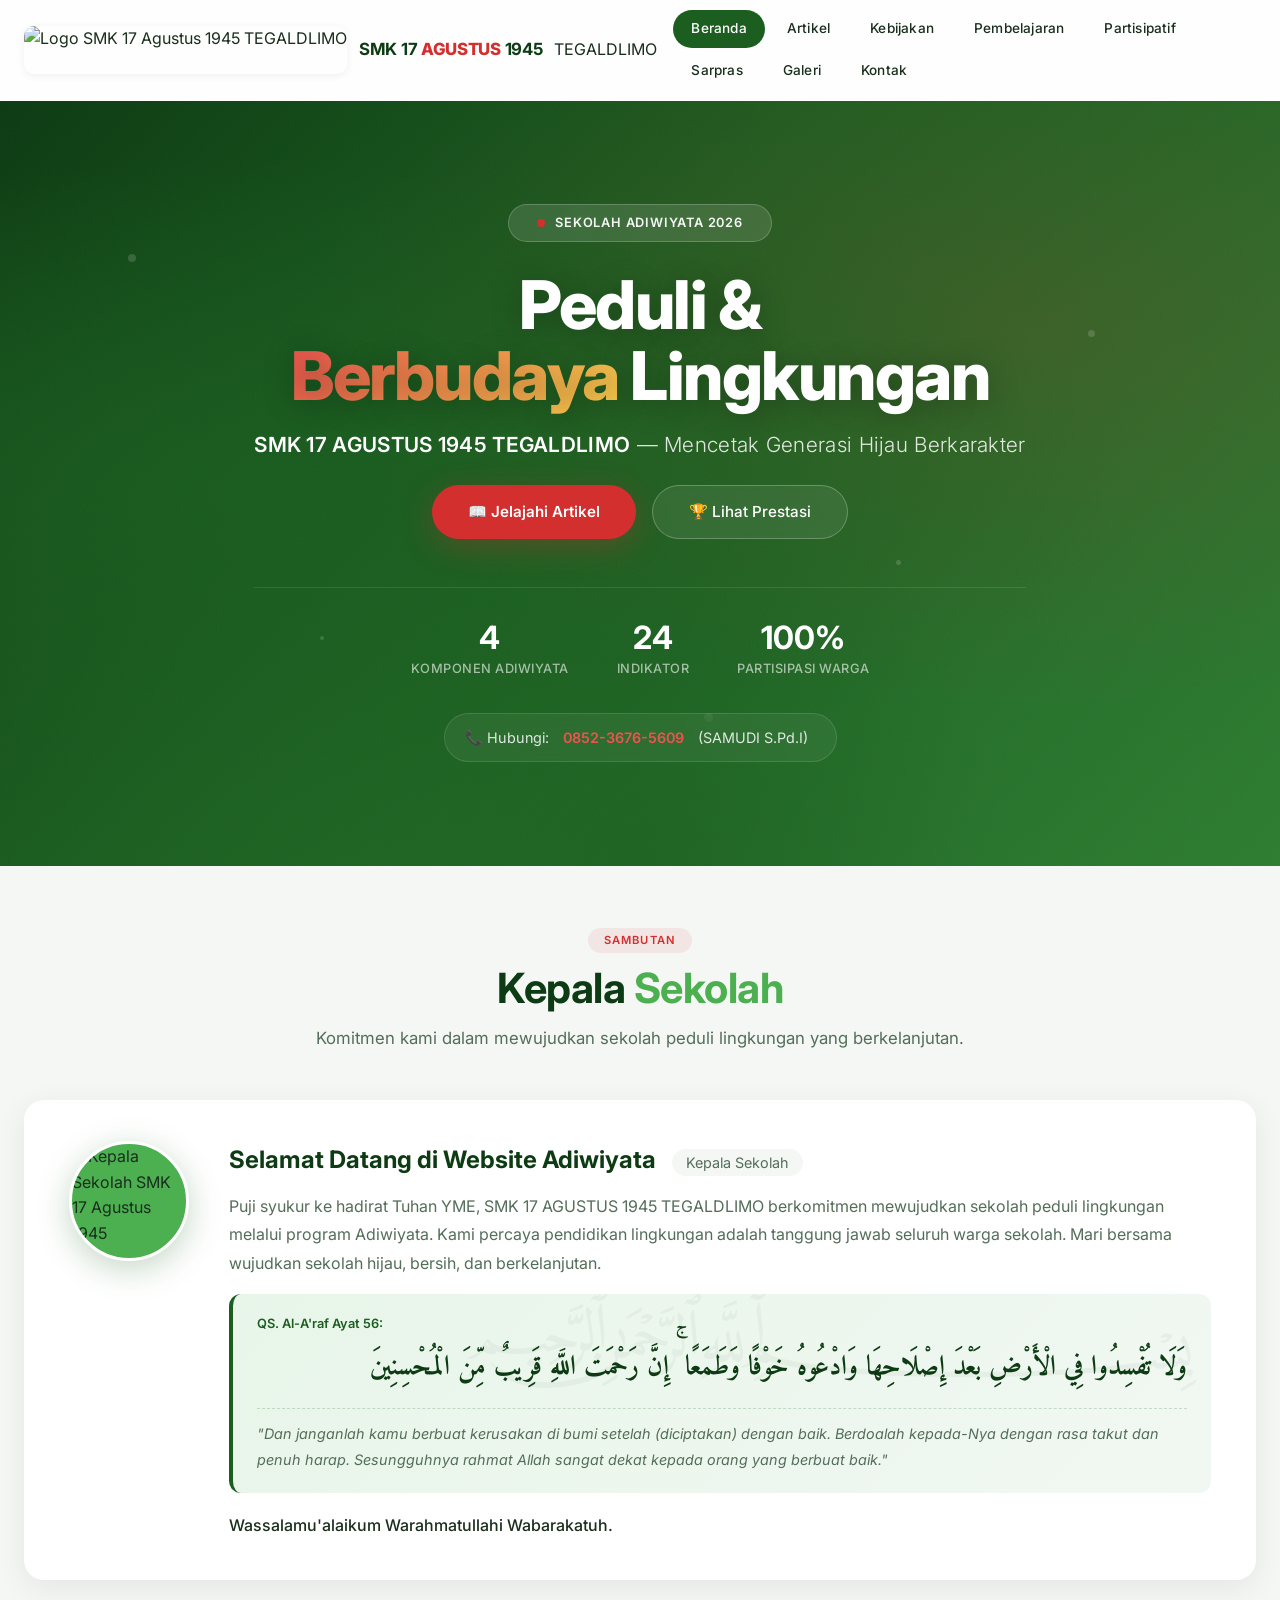
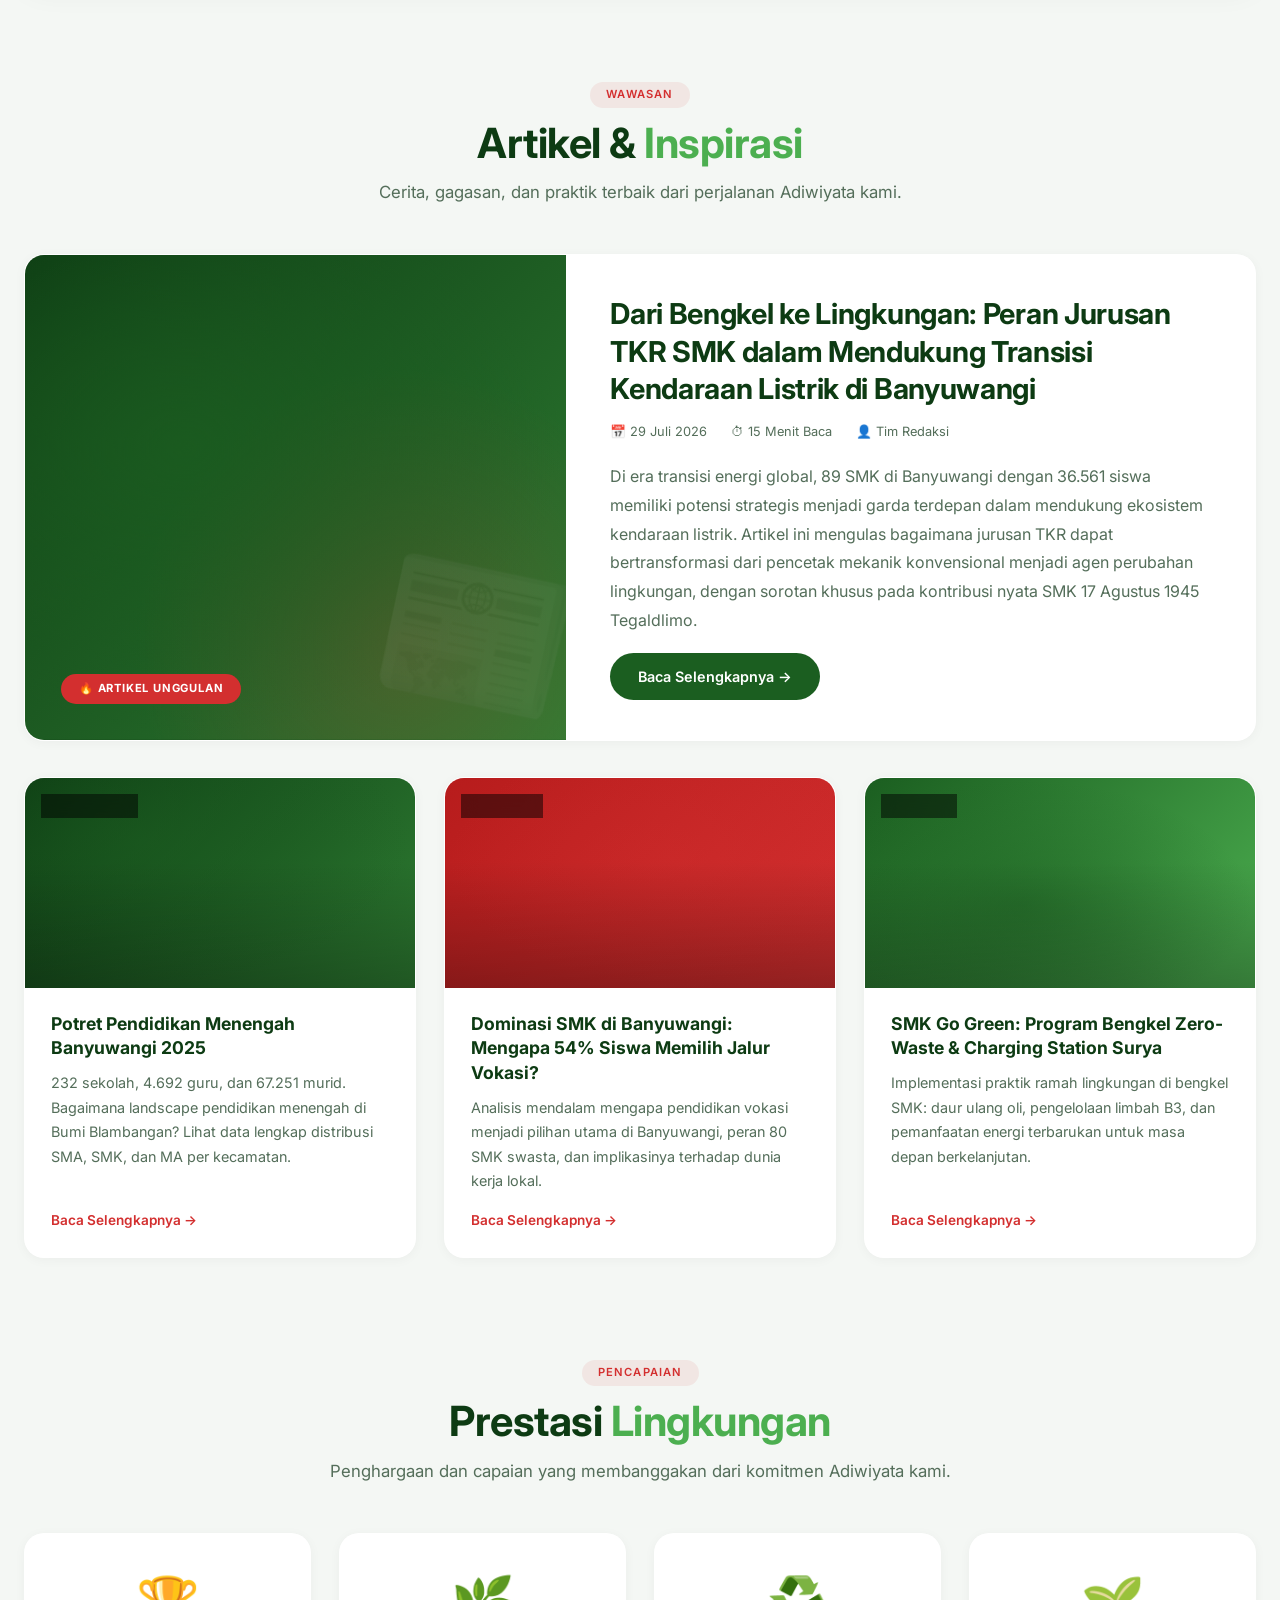
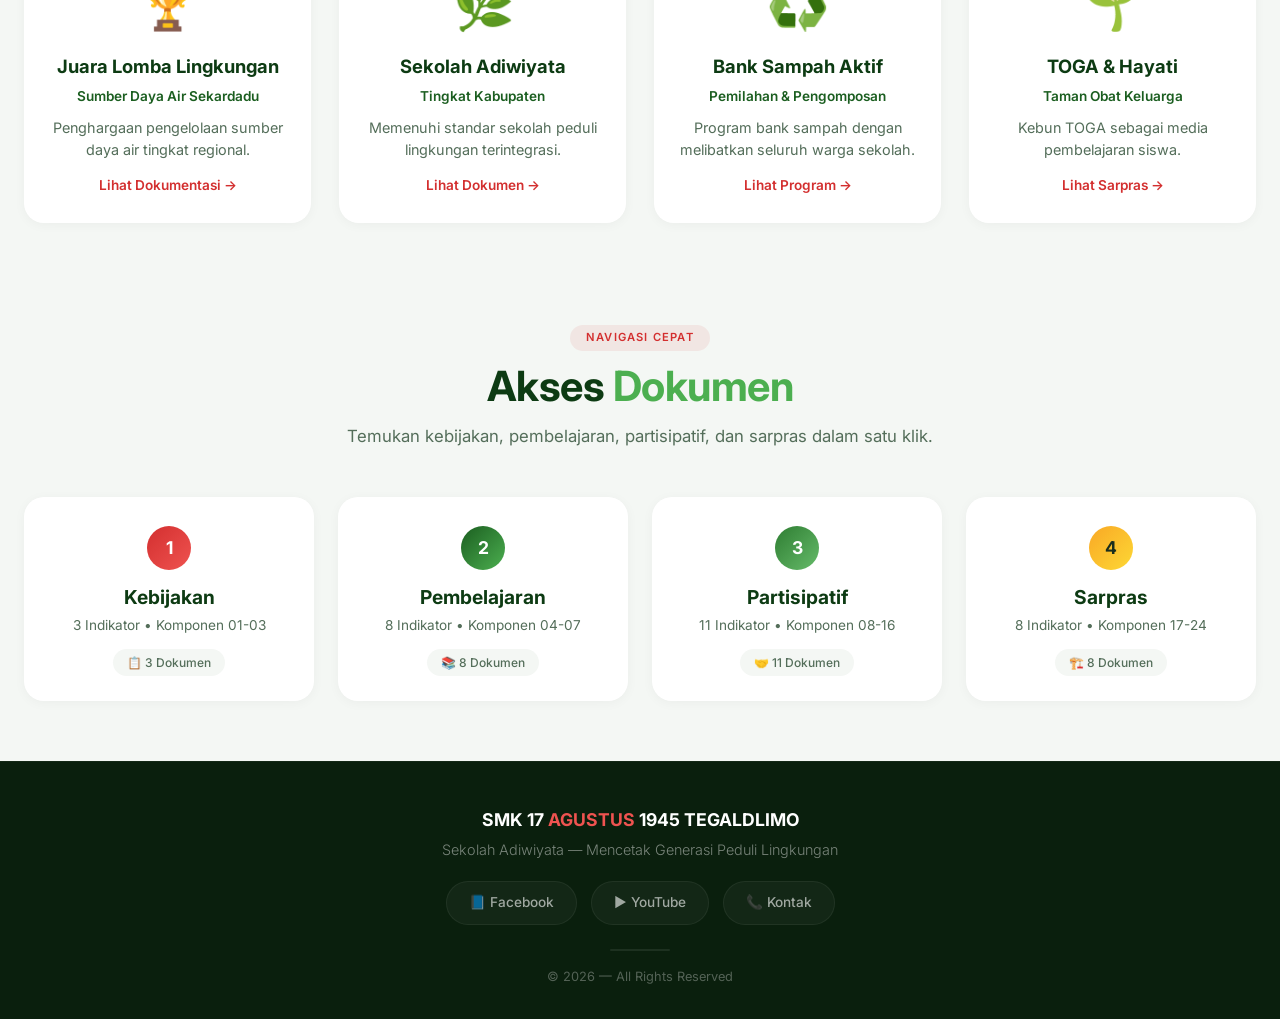
==== commit 4b345503: "Update index.html" ====
--- a/index.html
+++ b/index.html
@@ -1159,7 +1159,7 @@
         <div class="nav-container">
             <div class="nav-brand">
                 <img src="https://i.ibb.co.com/Z1TMbwbC/1111.png" alt="Logo SMK 17 Agustus 1945 TEGALDLIMO" />
-                <span>SMK 17 <span class="highlight">AGUSTUS</span> 1945</span>
+                <span>SMK 17 <span class="highlight">AGUSTUS</span> 1945</span>TEGALDLIMO</span>
             </div>
             <button class="menu-toggle" id="menuToggle" aria-label="Toggle menu">☰</button>
             <div class="nav-menu" id="navMenu">
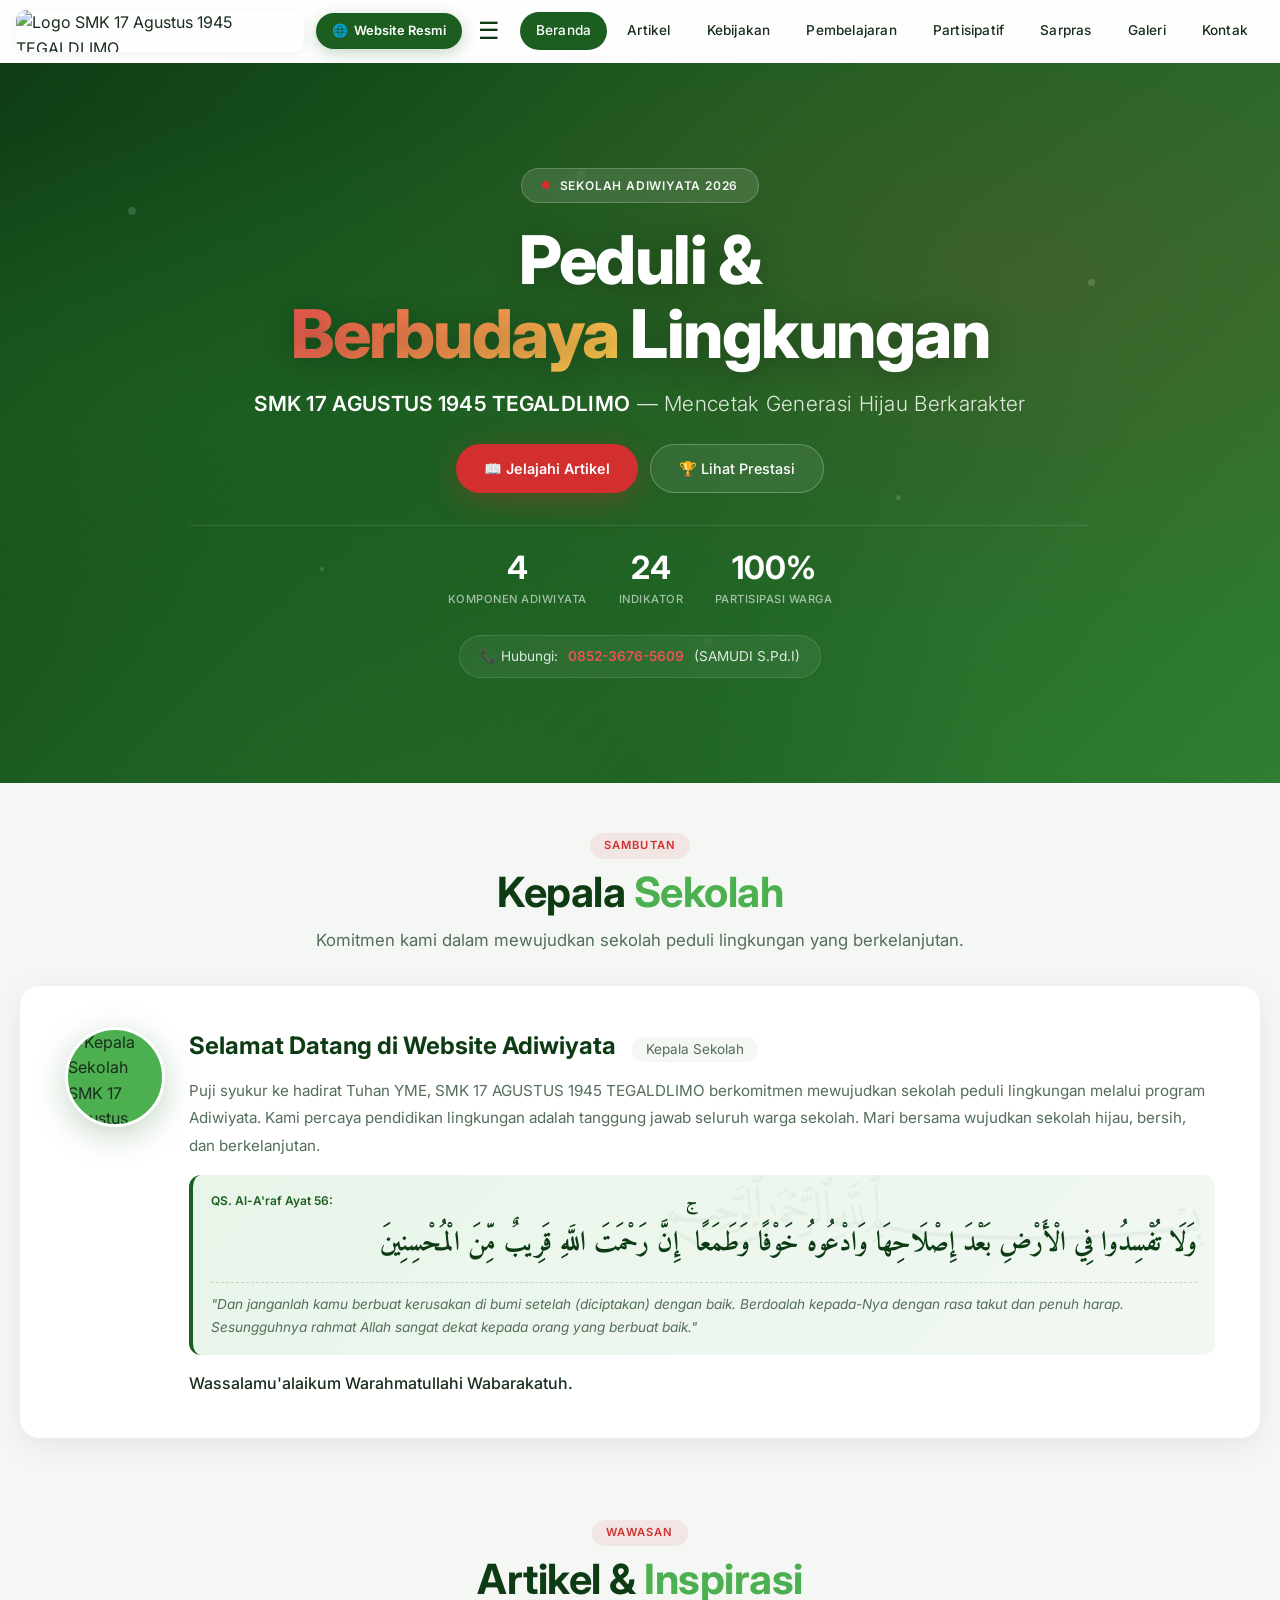
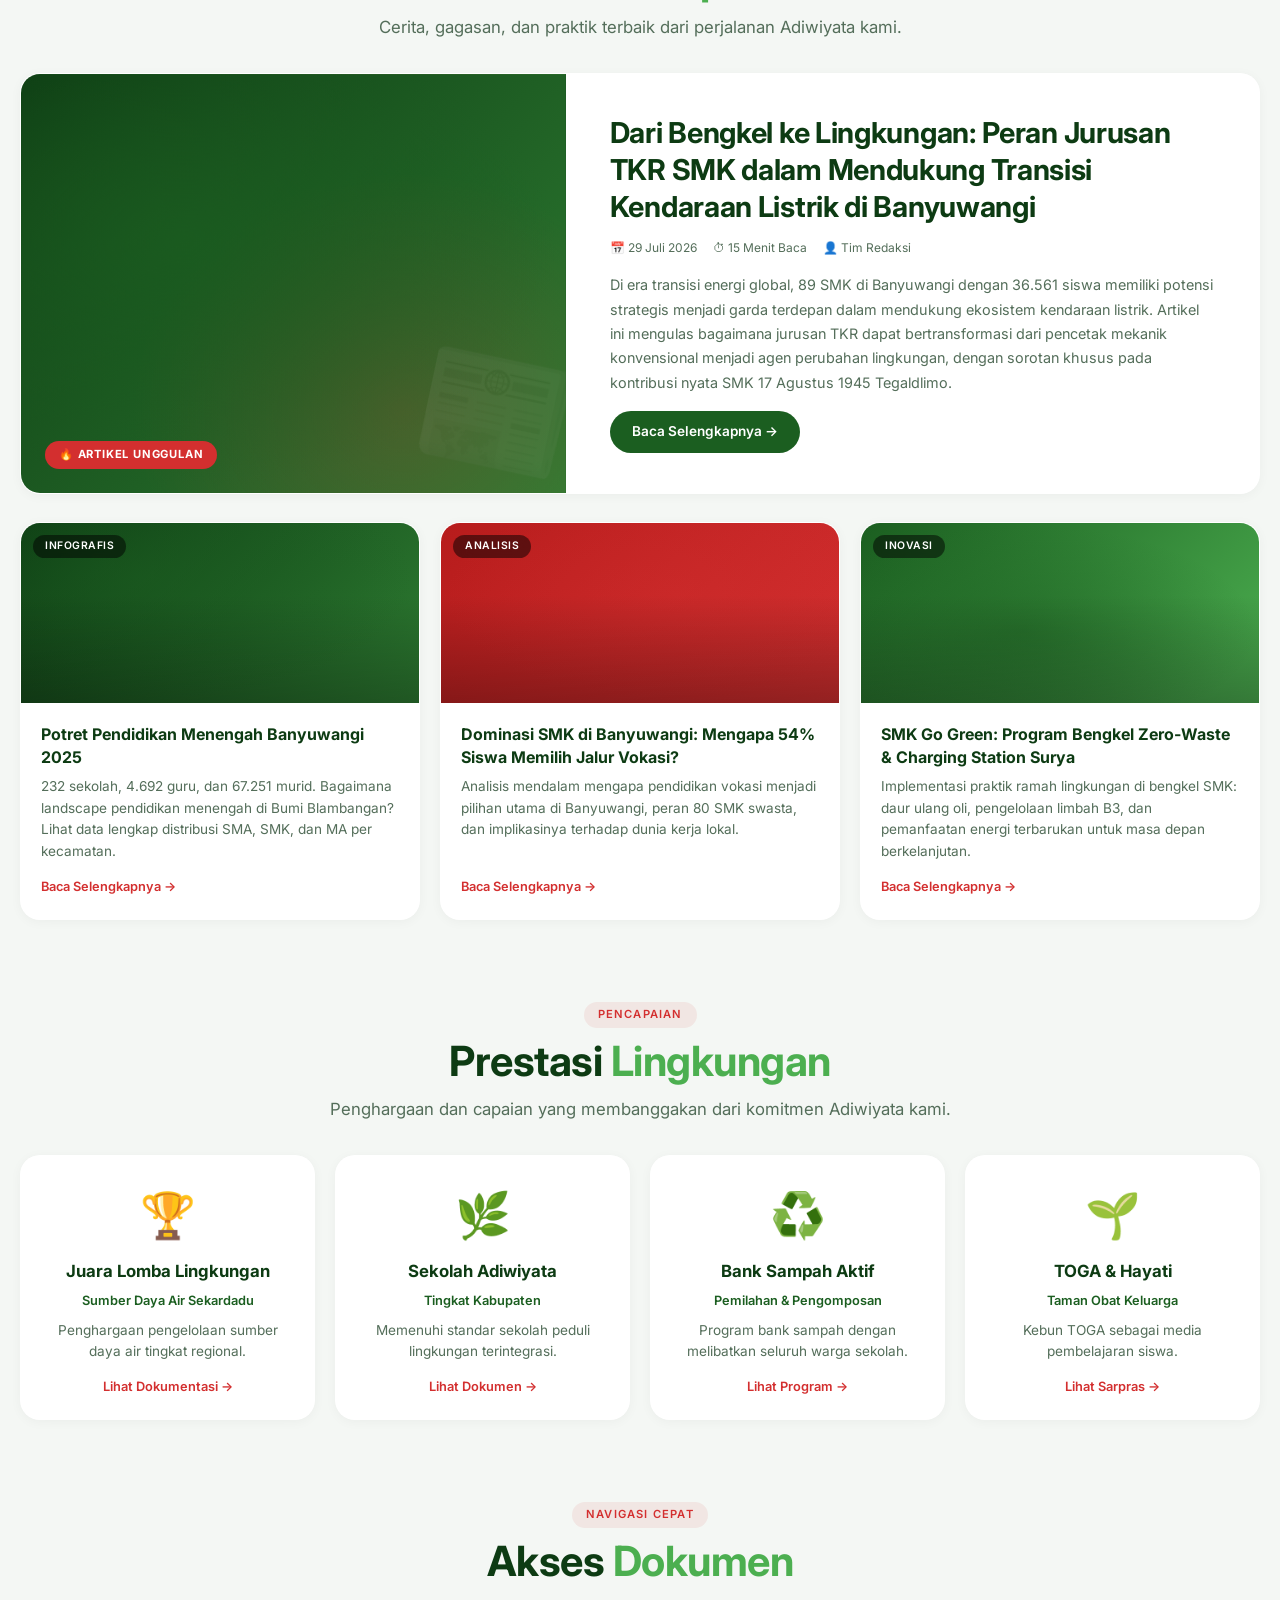
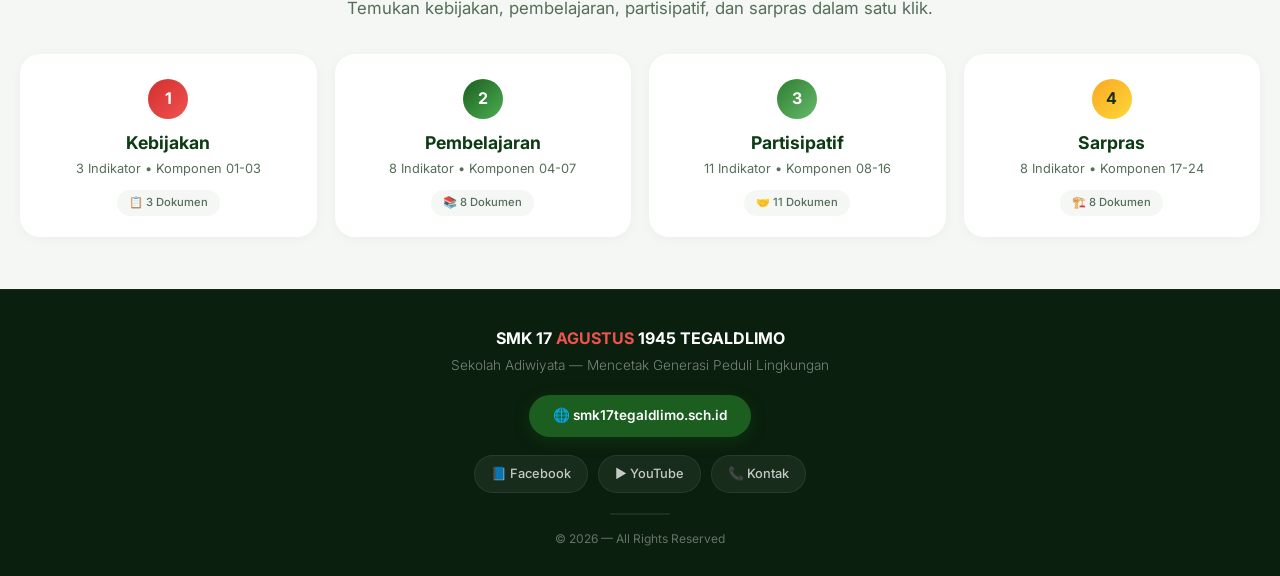
==== commit 7339e9ce: "Update index.html" ====
--- a/index.html
+++ b/index.html
@@ -2,8 +2,9 @@
 <html lang="id">
 <head>
     <meta charset="UTF-8" />
-    <meta name="viewport" content="width=device-width, initial-scale=1.0, maximum-scale=1.0, user-scalable=yes" />
+    <meta name="viewport" content="width=device-width, initial-scale=1.0, maximum-scale=5.0, user-scalable=yes" />
     <title>SMK 17 AGUSTUS 1945 TEGALDLIMO - Adiwiyata 2026</title>
+    <meta name="description" content="Website resmi SMK 17 Agustus 1945 Tegaldlimo - Sekolah Adiwiyata 2026, mencetak generasi hijau berkarakter." />
     <!-- Google Fonts Premium -->
     <link rel="preconnect" href="https://fonts.googleapis.com" />
     <link rel="preconnect" href="https://fonts.gstatic.com" crossorigin />
@@ -18,28 +19,48 @@
             box-sizing: border-box;
         }
 
+        html {
+            scroll-behavior: smooth;
+            -webkit-text-size-adjust: 100%;
+            overflow-x: hidden;
+        }
+
+        body {
+            font-family: 'Inter', -apple-system, BlinkMacSystemFont, sans-serif;
+            background: var(--bg-soft);
+            color: var(--text-dark);
+            line-height: 1.6;
+            -webkit-font-smoothing: antialiased;
+            overflow-x: hidden;
+            width: 100%;
+            max-width: 100vw;
+        }
+
+        a {
+            text-decoration: none;
+            color: inherit;
+        }
+
+        img {
+            max-width: 100%;
+            height: auto;
+            display: block;
+        }
+
         :root {
-            /* ----- PALET WARNA KUSTOM: SMK 17 AGUSTUS 1945 TEGALDLIMO ----- */
-            /* Hijau Adiwiyata (Lingkungan & Pertumbuhan) */
             --primary: #1b5e20;
             --primary-light: #4caf50;
             --primary-dark: #0d3b13;
             --primary-glow: rgba(27, 94, 32, 0.25);
-            
-            /* Merah 17 Agustus (Identitas Yayasan & Semangat) */
             --secondary: #d32f2f;
             --secondary-light: #ef5350;
             --secondary-glow: rgba(211, 47, 47, 0.30);
-            
-            /* Netral & Latar */
             --bg-dark: #0a1f0d;
             --bg-card: #ffffff;
             --bg-soft: #f4f7f4;
             --text-dark: #1a2e1d;
             --text-muted: #546e5a;
             --text-light: #f1f8f2;
-            
-            /* Efek & Layout */
             --shadow-sm: 0 2px 12px rgba(0, 0, 0, 0.04);
             --shadow-md: 0 8px 32px rgba(0, 0, 0, 0.07);
             --shadow-lg: 0 20px 60px rgba(0, 0, 0, 0.10);
@@ -50,42 +71,11 @@
             --transition: 0.4s cubic-bezier(0.25, 0.46, 0.45, 0.94);
         }
 
-        html {
-            scroll-behavior: smooth;
-        }
-
-        body {
-            font-family: 'Inter', -apple-system, BlinkMacSystemFont, sans-serif;
-            background: var(--bg-soft);
-            color: var(--text-dark);
-            line-height: 1.6;
-            -webkit-font-smoothing: antialiased;
-        }
-
-        a {
-            text-decoration: none;
-            color: inherit;
-        }
-
-        img {
-            max-width: 100%;
-            display: block;
-        }
-
         /* ----- SCROLLBAR ----- */
-        ::-webkit-scrollbar {
-            width: 8px;
-        }
-        ::-webkit-scrollbar-track {
-            background: var(--bg-soft);
-        }
-        ::-webkit-scrollbar-thumb {
-            background: var(--primary-light);
-            border-radius: 10px;
-        }
-        ::-webkit-scrollbar-thumb:hover {
-            background: var(--primary);
-        }
+        ::-webkit-scrollbar { width: 8px; height: 8px; }
+        ::-webkit-scrollbar-track { background: var(--bg-soft); }
+        ::-webkit-scrollbar-thumb { background: var(--primary-light); border-radius: 10px; }
+        ::-webkit-scrollbar-thumb:hover { background: var(--primary); }
 
         /* ----- NAVBAR PREMIUM ----- */
         .navbar {
@@ -96,7 +86,7 @@
             position: sticky;
             top: 0;
             z-index: 999;
-            padding: 10px 24px;
+            padding: 10px 16px;
             transition: all var(--transition);
         }
 
@@ -111,43 +101,94 @@
             display: flex;
             align-items: center;
             justify-content: space-between;
-            gap: 16px;
+            gap: 12px;
+            flex-wrap: wrap;
         }
 
         .nav-brand {
             display: flex;
             align-items: center;
-            gap: 12px;
-            flex-shrink: 0;
+            gap: 10px;
+            flex-shrink: 1;
+            min-width: 0;
+            flex: 1;
         }
 
         .nav-brand img {
-            height: 48px;
+            height: 42px;
             width: auto;
             border-radius: 10px;
             box-shadow: 0 2px 8px rgba(0, 0, 0, 0.06);
-        }
-
-        .nav-brand span {
+            flex-shrink: 0;
+        }
+
+        .nav-brand-text {
             font-weight: 700;
-            font-size: 1.05rem;
+            font-size: 0.95rem;
             color: var(--primary-dark);
             letter-spacing: -0.3px;
+            line-height: 1.2;
+            min-width: 0;
+        }
+
+        .nav-brand-text .line1 {
+            display: block;
             white-space: nowrap;
-        }
-
-        .nav-brand span .highlight {
-            color: var(--secondary); /* Diubah menjadi Merah 17 Agustus */
+            overflow: hidden;
+            text-overflow: ellipsis;
+        }
+
+        .nav-brand-text .line2 {
+            display: block;
+            font-size: 0.7rem;
+            font-weight: 500;
+            color: var(--text-muted);
+            white-space: nowrap;
+            overflow: hidden;
+            text-overflow: ellipsis;
+        }
+
+        .nav-brand-text .highlight {
+            color: var(--secondary);
             font-weight: 800;
+        }
+
+        .nav-right {
+            display: flex;
+            align-items: center;
+            gap: 8px;
+            flex-shrink: 0;
+        }
+
+        .btn-website {
+            display: inline-flex;
+            align-items: center;
+            gap: 6px;
+            padding: 8px 16px;
+            background: var(--primary);
+            color: #fff;
+            border-radius: 40px;
+            font-weight: 600;
+            font-size: 0.8rem;
+            transition: all var(--transition);
+            border: none;
+            cursor: pointer;
+            white-space: nowrap;
+            box-shadow: 0 4px 16px rgba(27, 94, 32, 0.25);
+        }
+
+        .btn-website:hover {
+            background: var(--primary-dark);
+            transform: translateY(-2px);
+            box-shadow: 0 8px 24px rgba(27, 94, 32, 0.35);
         }
 
         .menu-toggle {
             background: none;
             border: none;
-            font-size: 1.6rem;
+            font-size: 1.5rem;
             cursor: pointer;
             color: var(--primary-dark);
-            display: none;
             padding: 4px 8px;
             line-height: 1;
             transition: transform var(--transition);
@@ -163,20 +204,24 @@
             gap: 4px;
             flex-wrap: wrap;
             align-items: center;
+            flex: 1 1 100%;
+            order: 3;
+            margin-top: 8px;
         }
 
         .nav-link {
-            padding: 8px 18px;
+            padding: 8px 16px;
             border-radius: 40px;
             font-size: 0.85rem;
             font-weight: 500;
             color: var(--text-dark);
             transition: all var(--transition);
-            display: flex;
+            display: inline-flex;
             align-items: center;
             gap: 6px;
             letter-spacing: 0.2px;
             position: relative;
+            white-space: nowrap;
         }
 
         .nav-link::after {
@@ -187,15 +232,13 @@
             transform: translateX(-50%);
             width: 0;
             height: 2.5px;
-            background: var(--secondary); /* Aksen merah */
+            background: var(--secondary);
             border-radius: 4px;
             transition: width var(--transition);
         }
 
         .nav-link:hover::after,
-        .nav-link:focus::after {
-            width: 60%;
-        }
+        .nav-link:focus::after { width: 60%; }
 
         .nav-link:hover,
         .nav-link:focus {
@@ -207,19 +250,17 @@
             background: var(--primary);
             color: #fff;
         }
-        .nav-link.active::after {
-            display: none;
-        }
+        .nav-link.active::after { display: none; }
 
         /* ----- HERO PREMIUM ----- */
         .hero {
             position: relative;
-            min-height: 85vh;
+            min-height: 80vh;
             display: flex;
             align-items: center;
             justify-content: center;
             text-align: center;
-            padding: 40px 24px;
+            padding: 32px 16px;
             overflow: hidden;
             isolation: isolate;
         }
@@ -230,7 +271,7 @@
             z-index: 0;
             background:
                 radial-gradient(ellipse at 20% 50%, rgba(27, 94, 32, 0.80) 0%, transparent 60%),
-                radial-gradient(ellipse at 80% 30%, rgba(211, 47, 47, 0.15) 0%, transparent 50%), /* Sentuhan Merah 17 Agustus */
+                radial-gradient(ellipse at 80% 30%, rgba(211, 47, 47, 0.15) 0%, transparent 50%),
                 radial-gradient(ellipse at 50% 100%, rgba(27, 94, 32, 0.60) 0%, transparent 40%),
                 linear-gradient(135deg, #0d3b13 0%, #1b5e20 40%, #2e7d32 100%);
             background-size: cover;
@@ -240,8 +281,7 @@
             content: '';
             position: absolute;
             inset: 0;
-            background:
-                url("data:image/svg+xml,%3Csvg viewBox='0 0 400 400' xmlns='http://www.w3.org/2000/svg'%3E%3Cfilter id='noiseFilter'%3E%3CfeTurbulence type='fractalNoise' baseFrequency='0.9' numOctaves='4' stitchTiles='stitch'/%3E%3C/filter%3E%3Crect width='100%25' height='100%25' filter='url(%23noiseFilter)' opacity='0.06'/%3E%3C/svg%3E");
+            background: url("data:image/svg+xml,%3Csvg viewBox='0 0 400 400' xmlns='http://www.w3.org/2000/svg'%3E%3Cfilter id='noiseFilter'%3E%3CfeTurbulence type='fractalNoise' baseFrequency='0.9' numOctaves='4' stitchTiles='stitch'/%3E%3C/filter%3E%3Crect width='100%25' height='100%25' filter='url(%23noiseFilter)' opacity='0.06'/%3E%3C/svg%3E");
             opacity: 0.3;
             pointer-events: none;
         }
@@ -281,33 +321,34 @@
             z-index: 2;
             max-width: 900px;
             margin: 0 auto;
+            width: 100%;
         }
 
         .hero-badge {
-            display: inline-block;
+            display: inline-flex;
+            align-items: center;
+            gap: 10px;
             background: rgba(255, 255, 255, 0.12);
             backdrop-filter: blur(12px);
             border: 1px solid rgba(255, 255, 255, 0.20);
-            padding: 8px 28px;
+            padding: 7px 20px;
             border-radius: 60px;
-            font-size: 0.8rem;
+            font-size: 0.75rem;
             font-weight: 600;
             color: rgba(255, 255, 255, 0.95);
             letter-spacing: 0.8px;
             text-transform: uppercase;
-            margin-bottom: 28px;
-            display: inline-flex;
-            align-items: center;
-            gap: 10px;
+            margin-bottom: 20px;
         }
 
         .hero-badge .dot {
             width: 8px;
             height: 8px;
-            background: var(--secondary); /* Dot merah berdenyut */
+            background: var(--secondary);
             border-radius: 50%;
             display: inline-block;
             animation: pulseDot 2s infinite;
+            flex-shrink: 0;
         }
 
         @keyframes pulseDot {
@@ -316,24 +357,25 @@
         }
 
         .hero h1 {
-            font-size: 4.2rem;
+            font-size: clamp(2rem, 6vw, 4.2rem);
             font-weight: 800;
             letter-spacing: -1.5px;
-            line-height: 1.05;
+            line-height: 1.1;
             color: #fff;
             margin-bottom: 16px;
             text-shadow: 0 4px 30px rgba(0, 0, 0, 0.25);
+            word-wrap: break-word;
         }
 
         .hero h1 .highlight {
-            background: linear-gradient(135deg, #ef5350, #ffd54f); /* Gradasi Merah ke Emas */
+            background: linear-gradient(135deg, #ef5350, #ffd54f);
             -webkit-background-clip: text;
             -webkit-text-fill-color: transparent;
             background-clip: text;
         }
 
         .hero .subtitle {
-            font-size: 1.3rem;
+            font-size: clamp(0.9rem, 2.2vw, 1.3rem);
             font-weight: 300;
             color: rgba(255, 255, 255, 0.85);
             margin-bottom: 24px;
@@ -348,7 +390,7 @@
         .hero-actions {
             display: flex;
             flex-wrap: wrap;
-            gap: 16px;
+            gap: 12px;
             justify-content: center;
             margin-top: 8px;
         }
@@ -356,17 +398,19 @@
         .btn-primary {
             display: inline-flex;
             align-items: center;
-            gap: 10px;
-            padding: 14px 36px;
-            background: var(--secondary); /* Tombol utama berwarna Merah 17 Agustus */
+            justify-content: center;
+            gap: 8px;
+            padding: 12px 28px;
+            background: var(--secondary);
             color: #ffffff;
             border-radius: 60px;
             font-weight: 600;
-            font-size: 0.95rem;
+            font-size: 0.9rem;
             transition: all var(--transition);
             box-shadow: 0 8px 32px rgba(211, 47, 47, 0.30);
             border: none;
             cursor: pointer;
+            white-space: nowrap;
         }
 
         .btn-primary:hover {
@@ -378,16 +422,18 @@
         .btn-outline {
             display: inline-flex;
             align-items: center;
-            gap: 10px;
-            padding: 14px 36px;
+            justify-content: center;
+            gap: 8px;
+            padding: 12px 28px;
             background: rgba(255, 255, 255, 0.08);
             backdrop-filter: blur(8px);
             border: 1px solid rgba(255, 255, 255, 0.25);
             color: #fff;
             border-radius: 60px;
             font-weight: 500;
-            font-size: 0.95rem;
+            font-size: 0.9rem;
             transition: all var(--transition);
+            white-space: nowrap;
         }
 
         .btn-outline:hover {
@@ -399,18 +445,20 @@
         .hero-stats {
             display: flex;
             justify-content: center;
-            gap: 48px;
-            margin-top: 48px;
-            padding-top: 32px;
+            gap: 24px;
+            flex-wrap: wrap;
+            margin-top: 32px;
+            padding-top: 24px;
             border-top: 1px solid rgba(255, 255, 255, 0.10);
         }
 
         .hero-stat {
             text-align: center;
+            min-width: 80px;
         }
 
         .hero-stat .number {
-            font-size: 2rem;
+            font-size: clamp(1.4rem, 3vw, 2rem);
             font-weight: 700;
             color: #fff;
             display: block;
@@ -418,7 +466,7 @@
         }
 
         .hero-stat .label {
-            font-size: 0.8rem;
+            font-size: 0.7rem;
             color: rgba(255, 255, 255, 0.6);
             text-transform: uppercase;
             letter-spacing: 0.5px;
@@ -426,17 +474,20 @@
         }
 
         .hero-contact-premium {
-            margin-top: 32px;
+            margin-top: 24px;
             display: inline-flex;
             align-items: center;
-            gap: 14px;
-            padding: 12px 28px 12px 20px;
+            gap: 10px;
+            padding: 10px 20px;
             background: rgba(255, 255, 255, 0.06);
             backdrop-filter: blur(12px);
             border: 1px solid rgba(255, 255, 255, 0.12);
             border-radius: 60px;
             color: rgba(255, 255, 255, 0.85);
-            font-size: 0.9rem;
+            font-size: 0.85rem;
+            flex-wrap: wrap;
+            justify-content: center;
+            max-width: 100%;
         }
 
         .hero-contact-premium strong {
@@ -448,13 +499,13 @@
         .section {
             max-width: 1280px;
             margin: 0 auto;
-            padding: 60px 24px 40px;
+            padding: 48px 20px 32px;
         }
 
         .section-header {
             text-align: center;
             max-width: 700px;
-            margin: 0 auto 48px;
+            margin: 0 auto 32px;
         }
 
         .section-tag {
@@ -463,29 +514,28 @@
             font-weight: 600;
             text-transform: uppercase;
             letter-spacing: 1.2px;
-            color: var(--secondary); /* Tag merah */
+            color: var(--secondary);
             background: rgba(211, 47, 47, 0.08);
-            padding: 4px 16px;
+            padding: 4px 14px;
             border-radius: 40px;
-            margin-bottom: 12px;
+            margin-bottom: 10px;
         }
 
         .section-title {
-            font-size: 2.6rem;
+            font-size: clamp(1.5rem, 4vw, 2.6rem);
             font-weight: 700;
             color: var(--primary-dark);
             letter-spacing: -0.5px;
             line-height: 1.15;
-        }
-
-        .section-title .highlight {
-            color: var(--primary-light);
-        }
+            word-wrap: break-word;
+        }
+
+        .section-title .highlight { color: var(--primary-light); }
 
         .section-subtitle {
             color: var(--text-muted);
-            font-size: 1.05rem;
-            margin-top: 12px;
+            font-size: clamp(0.9rem, 2vw, 1.05rem);
+            margin-top: 10px;
             font-weight: 400;
         }
 
@@ -493,10 +543,10 @@
         .sambutan-card {
             background: var(--bg-card);
             border-radius: var(--radius-md);
-            padding: 40px 44px;
+            padding: 28px 24px;
             box-shadow: var(--shadow-md);
             display: flex;
-            gap: 40px;
+            gap: 24px;
             align-items: flex-start;
             flex-wrap: wrap;
             border: 1px solid rgba(255, 255, 255, 0.6);
@@ -510,8 +560,8 @@
 
         .kepsek-photo {
             flex-shrink: 0;
-            width: 120px;
-            height: 120px;
+            width: 100px;
+            height: 100px;
             border-radius: 50%;
             overflow: hidden;
             box-shadow: 0 8px 32px rgba(27, 94, 32, 0.25);
@@ -526,12 +576,12 @@
             width: 100%;
             height: 100%;
             object-fit: cover;
-            display: block;
         }
 
         .sambutan-content {
             flex: 1;
-            min-width: 220px;
+            min-width: 0;
+            width: 100%;
         }
 
         .sambutan-content .title-wrap {
@@ -543,25 +593,28 @@
         }
 
         .sambutan-content h3 {
-            font-size: 1.5rem;
+            font-size: clamp(1.1rem, 3vw, 1.5rem);
             font-weight: 700;
             color: var(--primary-dark);
+            word-wrap: break-word;
         }
 
         .sambutan-content .jabatan {
             color: var(--text-muted);
             font-weight: 400;
-            font-size: 0.9rem;
+            font-size: 0.85rem;
             background: var(--bg-soft);
             padding: 2px 14px;
             border-radius: 40px;
             display: inline-block;
+            white-space: nowrap;
         }
 
         .sambutan-content .bio-text {
             color: var(--text-muted);
             margin: 12px 0 16px;
             line-height: 1.8;
+            font-size: 0.95rem;
         }
 
         /* ----- AYAT PREMIUM ----- */
@@ -569,8 +622,8 @@
             background: linear-gradient(135deg, #e8f5e9 0%, #f1f8f2 100%);
             border-left: 4px solid var(--primary);
             border-radius: var(--radius-sm);
-            padding: 20px 24px;
-            margin: 16px 0 20px;
+            padding: 16px 18px;
+            margin: 14px 0 16px;
             text-align: right;
             direction: rtl;
             position: relative;
@@ -581,24 +634,25 @@
             content: '﷽';
             font-family: 'Amiri', serif;
             position: absolute;
-            font-size: 4rem;
+            font-size: 3rem;
             opacity: 0.04;
-            right: 16px;
-            top: -8px;
+            right: 12px;
+            top: -4px;
             pointer-events: none;
         }
 
         .ayat-arabic {
             font-family: 'Amiri', serif;
-            font-size: 1.7rem;
+            font-size: clamp(1.1rem, 3.5vw, 1.7rem);
             line-height: 2.2;
             color: var(--primary-dark);
-            margin-bottom: 10px;
+            margin-bottom: 8px;
             font-weight: 700;
+            word-wrap: break-word;
         }
 
         .ayat-reference {
-            font-size: 0.8rem;
+            font-size: 0.75rem;
             color: var(--primary);
             font-weight: 600;
             display: block;
@@ -608,12 +662,12 @@
         }
 
         .ayat-translation {
-            font-size: 0.9rem;
+            font-size: 0.85rem;
             color: var(--text-muted);
-            line-height: 1.8;
+            line-height: 1.7;
             border-top: 1px dashed rgba(27, 94, 32, 0.20);
-            padding-top: 12px;
-            margin-top: 8px;
+            padding-top: 10px;
+            margin-top: 6px;
             text-align: left;
             direction: ltr;
             font-style: italic;
@@ -622,15 +676,15 @@
         /* ----- PRESTASI GRID PREMIUM ----- */
         .prestasi-grid {
             display: grid;
-            grid-template-columns: repeat(auto-fit, minmax(240px, 1fr));
-            gap: 28px;
+            grid-template-columns: repeat(auto-fit, minmax(220px, 1fr));
+            gap: 20px;
             margin-top: 8px;
         }
 
         .prestasi-card {
             background: var(--bg-card);
             border-radius: var(--radius-md);
-            padding: 28px 24px 24px;
+            padding: 24px 20px 20px;
             box-shadow: var(--shadow-sm);
             text-align: center;
             transition: all var(--transition);
@@ -652,37 +706,36 @@
         }
 
         .prestasi-card:hover {
-            transform: translateY(-8px);
+            transform: translateY(-6px);
             box-shadow: var(--shadow-lg);
             border-color: rgba(27, 94, 32, 0.15);
         }
 
-        .prestasi-card:hover::before {
-            opacity: 1;
-        }
+        .prestasi-card:hover::before { opacity: 1; }
 
         .prestasi-icon {
-            font-size: 3.2rem;
-            margin-bottom: 8px;
+            font-size: 2.8rem;
+            margin-bottom: 6px;
             display: block;
         }
 
         .prestasi-card h4 {
-            font-size: 1.15rem;
+            font-size: 1.05rem;
             font-weight: 700;
             color: var(--primary-dark);
             margin-bottom: 2px;
+            word-wrap: break-word;
         }
 
         .prestasi-card .sub {
             color: var(--primary);
             font-weight: 600;
-            font-size: 0.85rem;
+            font-size: 0.8rem;
         }
 
         .prestasi-card p {
             color: var(--text-muted);
-            font-size: 0.9rem;
+            font-size: 0.85rem;
             margin: 8px 0 12px;
             line-height: 1.5;
         }
@@ -693,8 +746,9 @@
             gap: 6px;
             color: var(--secondary);
             font-weight: 600;
-            font-size: 0.85rem;
+            font-size: 0.8rem;
             transition: gap var(--transition);
+            word-break: break-word;
         }
 
         .btn-link:hover {
@@ -705,14 +759,14 @@
         /* ----- QUICK ACCESS PREMIUM ----- */
         .quick-access-grid {
             display: grid;
-            grid-template-columns: repeat(auto-fit, minmax(220px, 1fr));
-            gap: 24px;
+            grid-template-columns: repeat(auto-fit, minmax(200px, 1fr));
+            gap: 18px;
             margin-top: 8px;
         }
 
         .quick-card {
             background: var(--bg-card);
-            padding: 28px 20px 24px;
+            padding: 24px 16px 20px;
             border-radius: var(--radius-md);
             box-shadow: var(--shadow-sm);
             text-align: center;
@@ -734,41 +788,42 @@
             display: inline-flex;
             align-items: center;
             justify-content: center;
-            width: 44px;
-            height: 44px;
+            width: 40px;
+            height: 40px;
             border-radius: 50%;
             font-weight: 700;
+            font-size: 1rem;
+            color: #fff;
+            margin-bottom: 10px;
+        }
+
+        .quick-card.kategori1 .badge-num { background: linear-gradient(135deg, #d32f2f, #ef5350); }
+        .quick-card.kategori2 .badge-num { background: linear-gradient(135deg, #1b5e20, #4caf50); }
+        .quick-card.kategori3 .badge-num { background: linear-gradient(135deg, #2e7d32, #66bb6a); }
+        .quick-card.kategori4 .badge-num { background: linear-gradient(135deg, #f9a825, #fdd835); color: #1a2e1d; }
+
+        .quick-card h3 {
             font-size: 1.1rem;
-            color: #fff;
-            margin-bottom: 12px;
-        }
-
-        .quick-card.kategori1 .badge-num { background: linear-gradient(135deg, #d32f2f, #ef5350); } /* Merah 17 Agustus */
-        .quick-card.kategori2 .badge-num { background: linear-gradient(135deg, #1b5e20, #4caf50); } /* Hijau Adiwiyata */
-        .quick-card.kategori3 .badge-num { background: linear-gradient(135deg, #2e7d32, #66bb6a); } /* Hijau Cerah */
-        .quick-card.kategori4 .badge-num { background: linear-gradient(135deg, #f9a825, #fdd835); color: #1a2e1d; } /* Emas Prestasi */
-
-        .quick-card h3 {
-            font-size: 1.2rem;
             font-weight: 700;
             color: var(--primary-dark);
             margin-bottom: 2px;
         }
 
         .quick-card p {
-            font-size: 0.85rem;
+            font-size: 0.8rem;
             color: var(--text-muted);
             margin: 0;
         }
 
         .quick-card .indicator {
-            margin-top: 12px;
-            font-size: 0.75rem;
+            margin-top: 10px;
+            font-size: 0.7rem;
             font-weight: 500;
             color: var(--text-muted);
             background: var(--bg-soft);
-            padding: 4px 14px;
+            padding: 4px 12px;
             border-radius: 40px;
+            white-space: nowrap;
         }
 
         /* ----- ARTIKEL PREMIUM ----- */
@@ -777,7 +832,7 @@
             border-radius: var(--radius-md);
             box-shadow: var(--shadow-sm);
             overflow: hidden;
-            margin-bottom: 36px;
+            margin-bottom: 28px;
             transition: all var(--transition);
             border: 1px solid rgba(255, 255, 255, 0.5);
         }
@@ -794,8 +849,8 @@
         }
 
         .artikel-featured-image {
-            flex: 0 0 44%;
-            min-height: 340px;
+            flex: 1 1 100%;
+            min-height: 220px;
             background:
                 radial-gradient(ellipse at 30% 40%, rgba(27, 94, 32, 0.70) 0%, transparent 70%),
                 radial-gradient(ellipse at 70% 80%, rgba(211, 47, 47, 0.20) 0%, transparent 50%),
@@ -805,14 +860,14 @@
             position: relative;
             display: flex;
             align-items: flex-end;
-            padding: 36px;
+            padding: 24px;
             overflow: hidden;
         }
 
         .artikel-featured-image::after {
             content: '📰';
             position: absolute;
-            font-size: 10rem;
+            font-size: 8rem;
             opacity: 0.06;
             right: -10px;
             bottom: -20px;
@@ -822,9 +877,9 @@
 
         .artikel-badge {
             display: inline-block;
-            background: var(--secondary); /* Badge merah mencolok */
+            background: var(--secondary);
             color: #fff;
-            padding: 6px 18px;
+            padding: 5px 14px;
             border-radius: 40px;
             font-size: 0.7rem;
             font-weight: 700;
@@ -832,73 +887,79 @@
             letter-spacing: 0.8px;
             position: relative;
             z-index: 1;
+            white-space: nowrap;
         }
 
         .artikel-featured-text {
             flex: 1;
-            padding: 40px 44px;
+            padding: 28px 24px;
             display: flex;
             flex-direction: column;
             justify-content: center;
         }
 
         .artikel-featured-text h3 {
-            font-size: 1.8rem;
+            font-size: clamp(1.1rem, 3vw, 1.8rem);
             font-weight: 700;
             color: var(--primary-dark);
-            margin-bottom: 14px;
+            margin-bottom: 12px;
             line-height: 1.3;
             letter-spacing: -0.3px;
+            word-wrap: break-word;
         }
 
         .artikel-featured-text p {
             color: var(--text-muted);
-            margin-bottom: 18px;
-            line-height: 1.8;
+            margin-bottom: 16px;
+            line-height: 1.7;
+            font-size: 0.9rem;
         }
 
         .artikel-meta {
             display: flex;
-            gap: 24px;
+            gap: 16px;
             flex-wrap: wrap;
-            margin-bottom: 20px;
-            font-size: 0.8rem;
+            margin-bottom: 16px;
+            font-size: 0.75rem;
             color: var(--text-muted);
         }
 
         .artikel-meta span {
             display: flex;
             align-items: center;
-            gap: 6px;
+            gap: 4px;
+            white-space: nowrap;
         }
 
         .btn-baca-premium {
             display: inline-flex;
             align-items: center;
-            gap: 10px;
-            padding: 12px 28px;
+            justify-content: center;
+            gap: 8px;
+            padding: 10px 22px;
             background: var(--primary);
             color: #fff;
             border-radius: 60px;
             font-weight: 600;
-            font-size: 0.9rem;
+            font-size: 0.85rem;
             transition: all var(--transition);
             align-self: flex-start;
             border: none;
             cursor: pointer;
+            white-space: nowrap;
         }
 
         .btn-baca-premium:hover {
             background: var(--primary-dark);
-            transform: translateX(6px);
+            transform: translateX(4px);
             box-shadow: 0 8px 28px rgba(27, 94, 32, 0.30);
         }
 
         /* Artikel Grid */
         .artikel-grid {
             display: grid;
-            grid-template-columns: repeat(auto-fit, minmax(300px, 1fr));
-            gap: 28px;
+            grid-template-columns: repeat(auto-fit, minmax(260px, 1fr));
+            gap: 20px;
             margin-top: 8px;
         }
 
@@ -920,7 +981,7 @@
         }
 
         .artikel-card-image {
-            height: 210px;
+            height: 180px;
             background-size: cover;
             background-position: center;
             position: relative;
@@ -933,59 +994,53 @@
         }
 
         .artikel-card-image.img1 {
-            background:
-                radial-gradient(ellipse at 30% 30%, rgba(27, 94, 32, 0.50) 0%, transparent 70%),
-                linear-gradient(135deg, #0d3b13, #2e7d32);
-        }
-
+            background: radial-gradient(ellipse at 30% 30%, rgba(27, 94, 32, 0.50) 0%, transparent 70%), linear-gradient(135deg, #0d3b13, #2e7d32);
+        }
         .artikel-card-image.img2 {
-            background:
-                radial-gradient(ellipse at 60% 40%, rgba(211, 47, 47, 0.30) 0%, transparent 70%),
-                linear-gradient(135deg, #b71c1c, #d32f2f);
-        }
-
+            background: radial-gradient(ellipse at 60% 40%, rgba(211, 47, 47, 0.30) 0%, transparent 70%), linear-gradient(135deg, #b71c1c, #d32f2f);
+        }
         .artikel-card-image.img3 {
-            background:
-                radial-gradient(ellipse at 40% 60%, rgba(27, 94, 32, 0.50) 0%, transparent 70%),
-                linear-gradient(135deg, #1b5e20, #4caf50);
+            background: radial-gradient(ellipse at 40% 60%, rgba(27, 94, 32, 0.50) 0%, transparent 70%), linear-gradient(135deg, #1b5e20, #4caf50);
         }
 
         .artikel-card-image .category-tag {
             position: absolute;
-            top: 16px;
-            left: 16px;
+            top: 12px;
+            left: 12px;
             background: rgba(0, 0, 0, 0.50);
             backdrop-filter: blur(8px);
             color: #fff;
-            padding: 4px 14px;
+            padding: 3px 12px;
             border-radius: 40px;
             font-size: 0.65rem;
             font-weight: 600;
             text-transform: uppercase;
             letter-spacing: 0.5px;
+            white-space: nowrap;
         }
 
         .artikel-card-content {
-            padding: 24px 26px 26px;
+            padding: 20px 20px 22px;
             flex: 1;
             display: flex;
             flex-direction: column;
         }
 
         .artikel-card-content h4 {
-            font-size: 1.1rem;
+            font-size: 1rem;
             font-weight: 700;
             color: var(--primary-dark);
-            margin-bottom: 10px;
+            margin-bottom: 8px;
             line-height: 1.4;
+            word-wrap: break-word;
         }
 
         .artikel-card-content p {
             color: var(--text-muted);
-            font-size: 0.9rem;
-            margin-bottom: 16px;
+            font-size: 0.85rem;
+            margin-bottom: 14px;
             flex: 1;
-            line-height: 1.7;
+            line-height: 1.6;
         }
 
         /* ----- FOOTER PREMIUM ----- */
@@ -993,50 +1048,72 @@
             background: var(--bg-dark);
             color: rgba(255, 255, 255, 0.75);
             text-align: center;
-            padding: 44px 24px 32px;
+            padding: 36px 16px 28px;
             margin-top: 20px;
             border-top: 1px solid rgba(255, 255, 255, 0.04);
         }
 
         .footer .brand {
-            font-size: 1.1rem;
+            font-size: 1rem;
             font-weight: 700;
             color: #fff;
             margin-bottom: 4px;
-        }
-
-        .footer .brand span {
-            color: var(--secondary-light); /* Aksen merah di footer */
-        }
+            word-wrap: break-word;
+        }
+
+        .footer .brand span { color: var(--secondary-light); }
 
         .footer .tagline {
             font-weight: 300;
-            font-size: 0.9rem;
+            font-size: 0.85rem;
             opacity: 0.6;
-            margin-bottom: 20px;
+            margin-bottom: 18px;
+        }
+
+        .footer-website {
+            display: inline-flex;
+            align-items: center;
+            gap: 8px;
+            padding: 10px 24px;
+            background: var(--primary);
+            color: #fff;
+            border-radius: 40px;
+            font-weight: 600;
+            font-size: 0.85rem;
+            margin-bottom: 18px;
+            transition: all var(--transition);
+            box-shadow: 0 4px 16px rgba(27, 94, 32, 0.30);
+            word-break: break-all;
+        }
+
+        .footer-website:hover {
+            background: var(--primary-light);
+            transform: translateY(-2px);
+            box-shadow: 0 8px 24px rgba(27, 94, 32, 0.45);
         }
 
         .footer-socials {
             display: flex;
             justify-content: center;
-            gap: 14px;
+            gap: 10px;
             flex-wrap: wrap;
-            margin-bottom: 24px;
+            margin-bottom: 20px;
         }
 
         .footer-socials a {
-            color: rgba(255, 255, 255, 0.6);
+            color: rgba(255, 255, 255, 0.75);
             text-decoration: none;
-            font-size: 0.85rem;
+            font-size: 0.8rem;
             font-weight: 500;
             display: inline-flex;
             align-items: center;
-            gap: 8px;
-            padding: 10px 22px;
+            gap: 6px;
+            padding: 8px 16px;
             border-radius: 40px;
-            background: rgba(255, 255, 255, 0.04);
-            border: 1px solid rgba(255, 255, 255, 0.06);
+            background: rgba(255, 255, 255, 0.06);
+            border: 1px solid rgba(255, 255, 255, 0.08);
             transition: all var(--transition);
+            white-space: nowrap;
         }
 
         .footer-socials a:hover {
@@ -1050,87 +1127,304 @@
             width: 60px;
             height: 2px;
             background: rgba(255, 255, 255, 0.08);
-            margin: 0 auto 16px;
+            margin: 0 auto 14px;
             border-radius: 4px;
         }
 
         .footer-copy {
-            font-size: 0.8rem;
-            opacity: 0.4;
+            font-size: 0.75rem;
+            opacity: 0.5;
         }
 
         /* ----- RESPONSIVE ----- */
-        @media screen and (max-width: 1024px) {
-            .hero h1 { font-size: 3.2rem; }
-            .section-title { font-size: 2.2rem; }
-            .artikel-featured-image { flex: 0 0 40%; min-height: 280px; }
+        @media screen and (min-width: 992px) {
+            .nav-menu {
+                flex: 0 0 auto;
+                order: 0;
+                margin-top: 0;
+            }
+            .artikel-featured-image {
+                flex: 0 0 44%;
+                min-height: 340px;
+            }
+            .artikel-featured-text {
+                padding: 40px 44px;
+            }
+            .sambutan-card {
+                padding: 40px 44px;
+            }
+            .sambutan-content {
+                min-width: 220px;
+            }
+        }
+
+        @media screen and (max-width: 991px) and (min-width: 769px) {
+            .artikel-featured-image {
+                flex: 0 0 40%;
+                min-height: 280px;
+            }
         }
 
         @media screen and (max-width: 768px) {
-            .menu-toggle { display: block; }
+            .navbar {
+                padding: 8px 12px;
+            }
+            .nav-container {
+                position: relative;
+            }
+            .nav-brand {
+                flex: 1;
+            }
+            .nav-brand img {
+                height: 38px;
+            }
+            .nav-brand-text {
+                font-size: 0.85rem;
+            }
+            .nav-brand-text .line2 {
+                font-size: 0.65rem;
+            }
+            .btn-website {
+                padding: 6px 12px;
+                font-size: 0.75rem;
+            }
+            .nav-right {
+                gap: 4px;
+            }
+            .menu-toggle {
+                font-size: 1.4rem;
+            }
             .nav-menu {
                 display: none;
                 flex-direction: column;
                 width: 100%;
-                background: rgba(255, 255, 255, 0.96);
+                background: rgba(255, 255, 255, 0.98);
                 backdrop-filter: blur(20px);
-                padding: 16px 12px 20px;
+                padding: 12px;
                 border-radius: var(--radius-sm);
                 box-shadow: var(--shadow-lg);
-                margin-top: 12px;
+                margin-top: 10px;
                 gap: 2px;
-                border: 1px solid rgba(255, 255, 255, 0.3);
+                border: 1px solid rgba(0, 0, 0, 0.05);
             }
             .nav-menu.active { display: flex; }
             .nav-link {
-                padding: 12px 18px;
+                padding: 10px 14px;
                 width: 100%;
-                border-radius: 12px;
+                border-radius: 10px;
+                font-size: 0.9rem;
+                background: transparent;
+                justify-content: flex-start;
+            }
+            .nav-link::after { display: none; }
+            .nav-link:hover, .nav-link:active { background: var(--bg-soft); }
+
+            .hero {
+                min-height: 70vh;
+                padding: 24px 14px;
+            }
+            .hero-badge {
+                font-size: 0.68rem;
+                padding: 6px 14px;
+                margin-bottom: 16px;
+            }
+            .hero-stats {
+                gap: 16px;
+                margin-top: 24px;
+                padding-top: 20px;
+            }
+            .hero-stat { min-width: 70px; }
+            .hero-stat .label { font-size: 0.65rem; }
+            .hero-contact-premium {
+                font-size: 0.78rem;
+                padding: 8px 14px;
+                margin-top: 18px;
+            }
+
+            .section {
+                padding: 32px 14px 20px;
+            }
+            .section-header { margin-bottom: 24px; }
+
+            .sambutan-card {
+                padding: 20px 16px;
+                flex-direction: column;
+                align-items: center;
+                text-align: center;
+                gap: 16px;
+            }
+            .kepsek-photo {
+                width: 88px;
+                height: 88px;
+            }
+            .sambutan-content .title-wrap {
+                justify-content: center;
+            }
+            .ayat-container {
+                padding: 14px 14px;
+            }
+
+            .prestasi-grid {
+                grid-template-columns: repeat(2, 1fr);
+                gap: 12px;
+            }
+            .prestasi-card {
+                padding: 18px 12px 16px;
+            }
+            .prestasi-icon {
+                font-size: 2.2rem;
+            }
+            .prestasi-card h4 { font-size: 0.95rem; }
+            .prestasi-card .sub { font-size: 0.7rem; }
+            .prestasi-card p { font-size: 0.78rem; }
+            .btn-link { font-size: 0.75rem; }
+
+            .quick-access-grid {
+                grid-template-columns: repeat(2, 1fr);
+                gap: 12px;
+            }
+            .quick-card {
+                padding: 18px 12px 16px;
+            }
+            .quick-card h3 { font-size: 0.95rem; }
+            .quick-card p { font-size: 0.75rem; }
+
+            .artikel-featured-image {
+                min-height: 180px;
+                padding: 20px;
+            }
+            .artikel-featured-text {
+                padding: 22px 18px;
+            }
+            .artikel-grid {
+                grid-template-columns: 1fr;
+                gap: 16px;
+            }
+            .artikel-card-image {
+                height: 160px;
+            }
+
+            .footer {
+                padding: 28px 14px 24px;
+            }
+            .footer .brand {
                 font-size: 0.95rem;
-                background: transparent;
-            }
-            .nav-link::after { display: none; }
-            .nav-link:hover { background: var(--bg-soft); }
-            .hero { min-height: 70vh; padding: 30px 16px; }
-            .hero h1 { font-size: 2.2rem; }
-            .hero .subtitle { font-size: 1rem; }
-            .hero-stats { gap: 24px; flex-wrap: wrap; }
-            .hero-stat .number { font-size: 1.4rem; }
-            .section { padding: 40px 16px 24px; }
-            .section-title { font-size: 1.8rem; }
-            .sambutan-card { padding: 28px 20px; flex-direction: column; align-items: center; text-align: center; }
-            .kepsek-photo { width: 96px; height: 96px; }
-            .sambutan-content .title-wrap { justify-content: center; }
-            .sambutan-content .jabatan { display: inline-block; }
-            .ayat-arabic { font-size: 1.3rem; line-height: 2; }
-            .prestasi-grid { grid-template-columns: 1fr 1fr; gap: 16px; }
-            .quick-access-grid { grid-template-columns: 1fr 1fr; gap: 16px; }
-            .artikel-featured-content { flex-direction: column; }
-            .artikel-featured-image { flex: none; min-height: 200px; padding: 24px; }
-            .artikel-featured-text { padding: 28px 24px; }
-            .artikel-featured-text h3 { font-size: 1.3rem; }
-            .artikel-grid { grid-template-columns: 1fr; }
-            .footer-socials a { padding: 8px 16px; font-size: 0.8rem; }
+            }
+            .footer-website {
+                font-size: 0.78rem;
+                padding: 8px 16px;
+                max-width: 100%;
+            }
+            .footer-socials a {
+                padding: 7px 12px;
+                font-size: 0.75rem;
+            }
         }
 
         @media screen and (max-width: 480px) {
-            .nav-brand span { font-size: 0.8rem; }
-            .nav-brand img { height: 38px; }
-            .hero h1 { font-size: 1.7rem; }
-            .hero .subtitle { font-size: 0.9rem; }
-            .hero-badge { font-size: 0.65rem; padding: 6px 18px; }
-            .btn-primary, .btn-outline { padding: 12px 24px; font-size: 0.85rem; }
-            .hero-stats { gap: 16px; }
-            .hero-stat .number { font-size: 1.2rem; }
-            .hero-contact-premium { font-size: 0.8rem; padding: 8px 16px; }
-            .section-title { font-size: 1.5rem; }
+            .nav-brand-text {
+                font-size: 0.78rem;
+            }
+            .nav-brand-text .line2 {
+                font-size: 0.6rem;
+            }
+            .nav-brand img {
+                height: 34px;
+            }
+            .btn-website {
+                padding: 6px 10px;
+                font-size: 0.7rem;
+                gap: 4px;
+            }
+            .btn-website .icon-desktop { display: none; }
+
+            .hero {
+                min-height: 65vh;
+                padding: 20px 12px;
+            }
+            .hero-actions {
+                flex-direction: column;
+                width: 100%;
+                align-items: stretch;
+                gap: 10px;
+            }
+            .btn-primary, .btn-outline {
+                padding: 12px 20px;
+                font-size: 0.85rem;
+                width: 100%;
+                justify-content: center;
+            }
+            .hero-stats {
+                gap: 12px;
+                margin-top: 20px;
+            }
+            .hero-stat { min-width: 60px; }
+            .hero-stat .number { font-size: 1.3rem; }
+            .hero-stat .label { font-size: 0.6rem; }
+
+            .section {
+                padding: 28px 12px 18px;
+            }
+
+            .sambutan-content h3 { font-size: 1.15rem; }
+            .ayat-arabic { font-size: 1.1rem; line-height: 2; }
+            .ayat-translation { font-size: 0.8rem; }
+
+            .prestasi-grid {
+                grid-template-columns: 1fr;
+                gap: 12px;
+            }
+            .quick-access-grid {
+                grid-template-columns: 1fr;
+                gap: 12px;
+            }
+
+            .artikel-featured-text h3 {
+                font-size: 1.1rem;
+            }
+            .artikel-meta {
+                gap: 10px;
+                font-size: 0.7rem;
+            }
+
+            .footer .brand {
+                font-size: 0.88rem;
+            }
+            .footer-website {
+                font-size: 0.72rem;
+                padding: 8px 14px;
+            }
+            .footer-socials {
+                gap: 6px;
+            }
+            .footer-socials a {
+                padding: 6px 10px;
+                font-size: 0.7rem;
+            }
+        }
+
+        @media screen and (max-width: 360px) {
+            .nav-brand-text {
+                font-size: 0.72rem;
+            }
+            .btn-website {
+                padding: 5px 8px;
+                font-size: 0.65rem;
+            }
+            .hero h1 {
+                font-size: 1.6rem;
+                letter-spacing: -0.5px;
+            }
+            .hero .subtitle { font-size: 0.85rem; }
+            .hero-badge {
+                font-size: 0.6rem;
+                padding: 5px 12px;
+                letter-spacing: 0.4px;
+            }
+            .section-title {
+                font-size: 1.3rem;
+            }
             .prestasi-grid { grid-template-columns: 1fr; }
-            .quick-access-grid { grid-template-columns: 1fr; }
-            .sambutan-content h3 { font-size: 1.2rem; }
-            .ayat-arabic { font-size: 1.1rem; }
-            .artikel-featured-text h3 { font-size: 1.1rem; }
-            .artikel-meta { gap: 12px; font-size: 0.7rem; }
-            .artikel-card-image { height: 160px; }
         }
 
         /* ----- ANIMATIONS ----- */
@@ -1157,11 +1451,19 @@
     <!-- NAVIGATION PREMIUM -->
     <nav class="navbar" id="navbar">
         <div class="nav-container">
-            <div class="nav-brand">
+            <a href="index.html" class="nav-brand" aria-label="Beranda SMK 17 Agustus 1945">
                 <img src="https://i.ibb.co.com/Z1TMbwbC/1111.png" alt="Logo SMK 17 Agustus 1945 TEGALDLIMO" />
-                <span>SMK 17 <span class="highlight">AGUSTUS</span> 1945</span>TEGALDLIMO</span>
+                <div class="nav-brand-text">
+                    <span class="line1">SMK 17 <span class="highlight">AGUSTUS</span> 1945</span>
+                    <span class="line2">TEGALDLIMO</span>
+                </div>
+            </a>
+            <div class="nav-right">
+                <a href="https://smk17tegaldlimo.sch.id/" target="_blank" rel="noopener noreferrer" class="btn-website" aria-label="Kunjungi website resmi">
+                    <span class="icon-desktop">🌐</span> Website Resmi
+                </a>
+                <button class="menu-toggle" id="menuToggle" aria-label="Toggle menu">☰</button>
             </div>
-            <button class="menu-toggle" id="menuToggle" aria-label="Toggle menu">☰</button>
             <div class="nav-menu" id="navMenu">
                 <a href="index.html" class="nav-link active">Beranda</a>
                 <a href="dari-bengkel-ke-lingkungan-tkr-smk-banyuwangi-2025.html" class="nav-link">Artikel</a>
@@ -1398,6 +1700,9 @@
     <footer class="footer">
         <div class="brand">SMK 17 <span>AGUSTUS</span> 1945 TEGALDLIMO</div>
         <p class="tagline">Sekolah Adiwiyata — Mencetak Generasi Peduli Lingkungan</p>
+        <a href="https://smk17tegaldlimo.sch.id/" target="_blank" rel="noopener noreferrer" class="footer-website">
+            🌐 smk17tegaldlimo.sch.id
+        </a>
         <div class="footer-socials">
             <a href="https://www.facebook.com/smk17tgaldlimo" target="_blank" rel="noopener noreferrer">
                 📘 Facebook
@@ -1405,7 +1710,7 @@
             <a href="https://youtube.com/@smkagustustegaldlimo?si=pVT7_W-b0anpkVvM" target="_blank" rel="noopener noreferrer">
                 ▶️ YouTube
             </a>
-            <a href="kontak.html" target="_blank" rel="noopener noreferrer">
+            <a href="kontak.html">
                 📞 Kontak
             </a>
         </div>
@@ -1417,7 +1722,6 @@
     <script>
         (function() {
             const navbar = document.getElementById('navbar');
-            let lastScroll = 0;
             window.addEventListener('scroll', function() {
                 const currentScroll = window.pageYOffset || document.documentElement.scrollTop;
                 if (currentScroll > 20) {
@@ -1425,7 +1729,6 @@
                 } else {
                     navbar.classList.remove('scrolled');
                 }
-                lastScroll = currentScroll;
             });
 
             const menuToggle = document.getElementById('menuToggle');
@@ -1470,10 +1773,7 @@
                     if (target) {
                         e.preventDefault();
                         const offsetTop = target.getBoundingClientRect().top + window.pageYOffset - 80;
-                        window.scrollTo({
-                            top: offsetTop,
-                            behavior: 'smooth'
-                        });
+                        window.scrollTo({ top: offsetTop, behavior: 'smooth' });
                     }
                 });
             });
